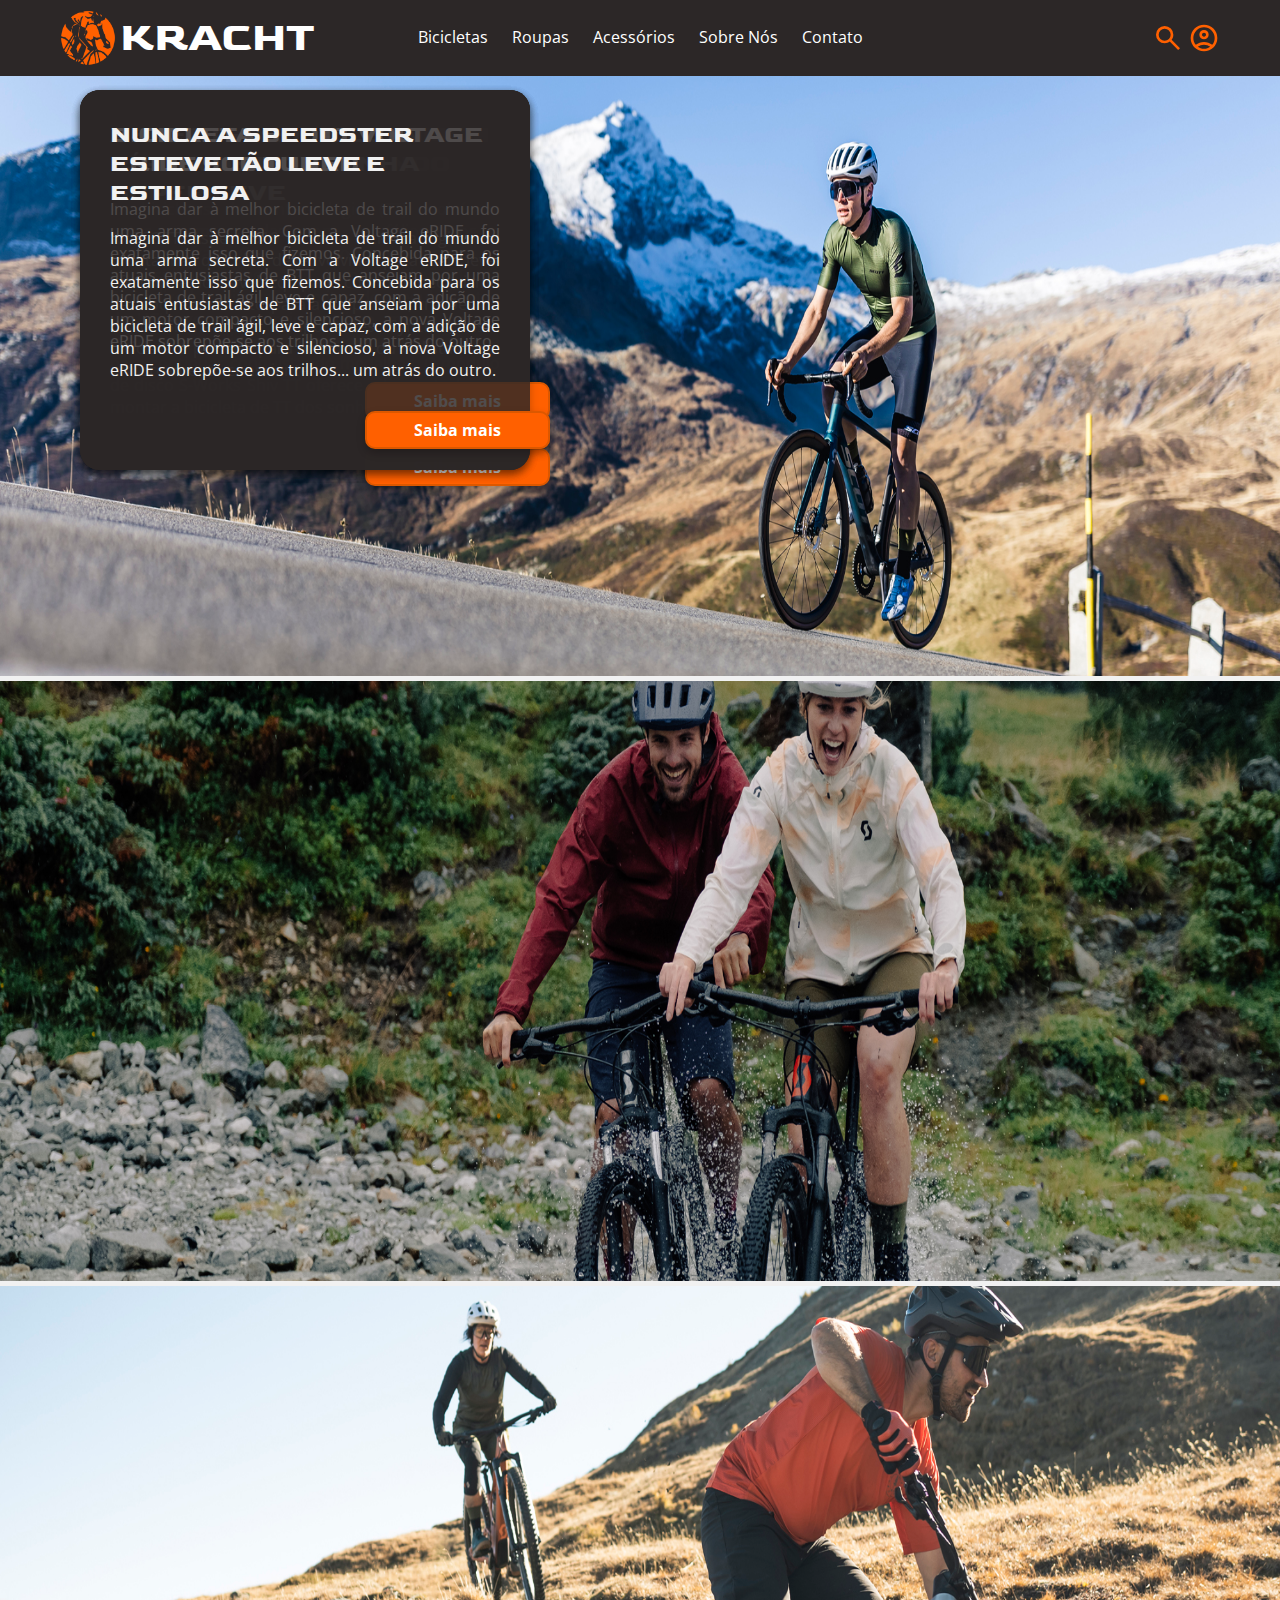
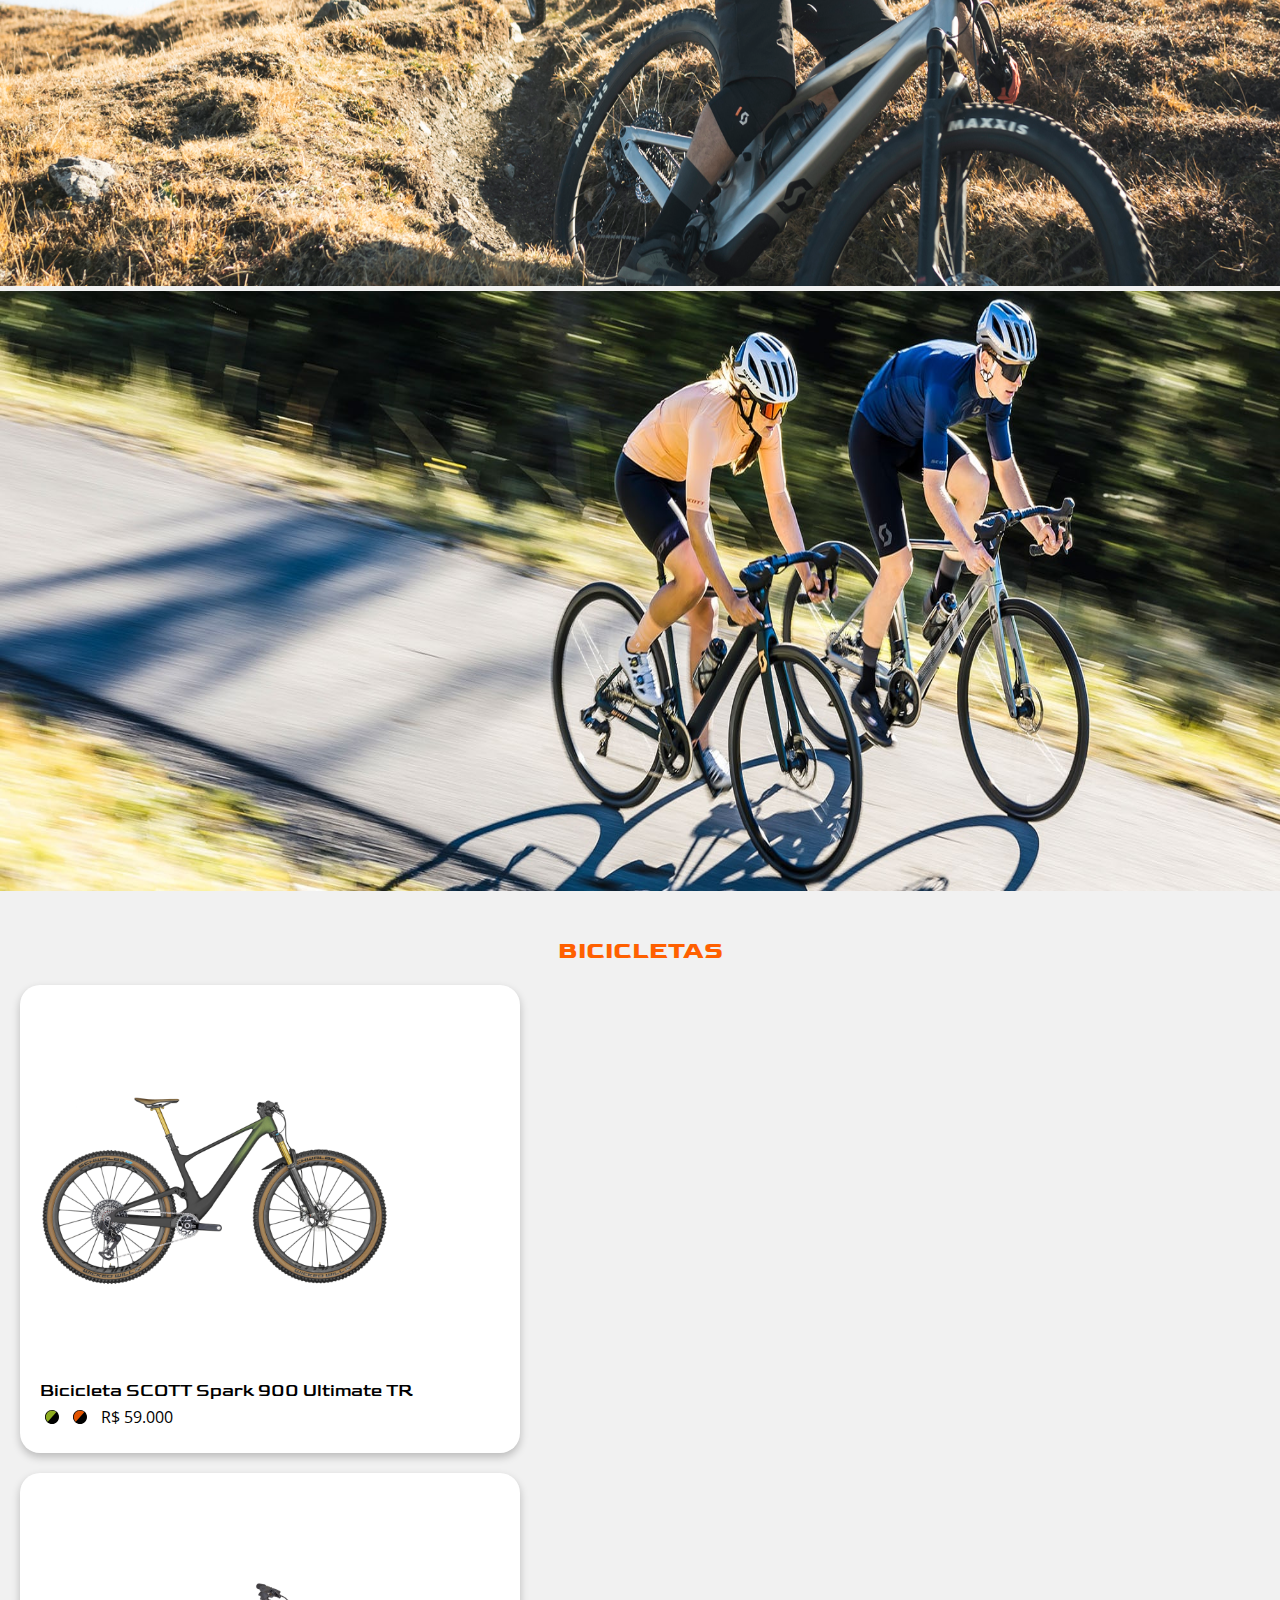
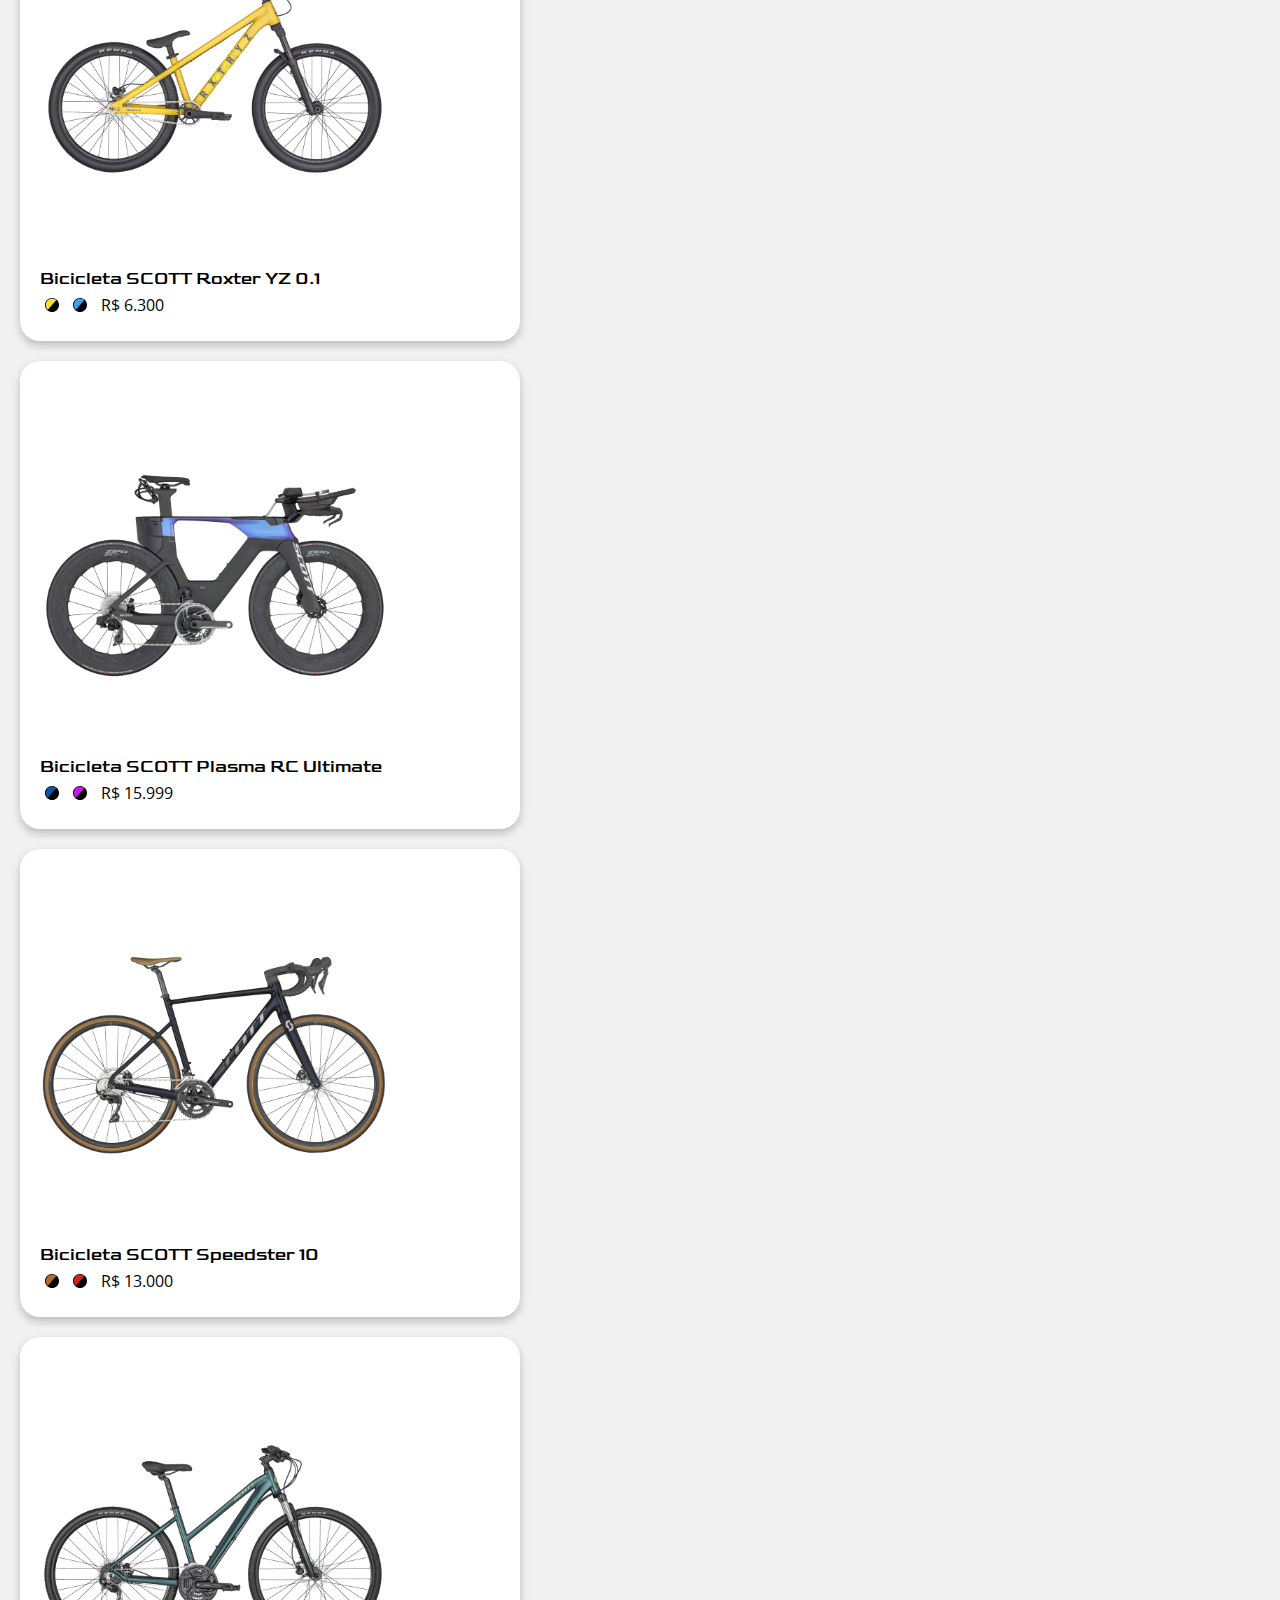
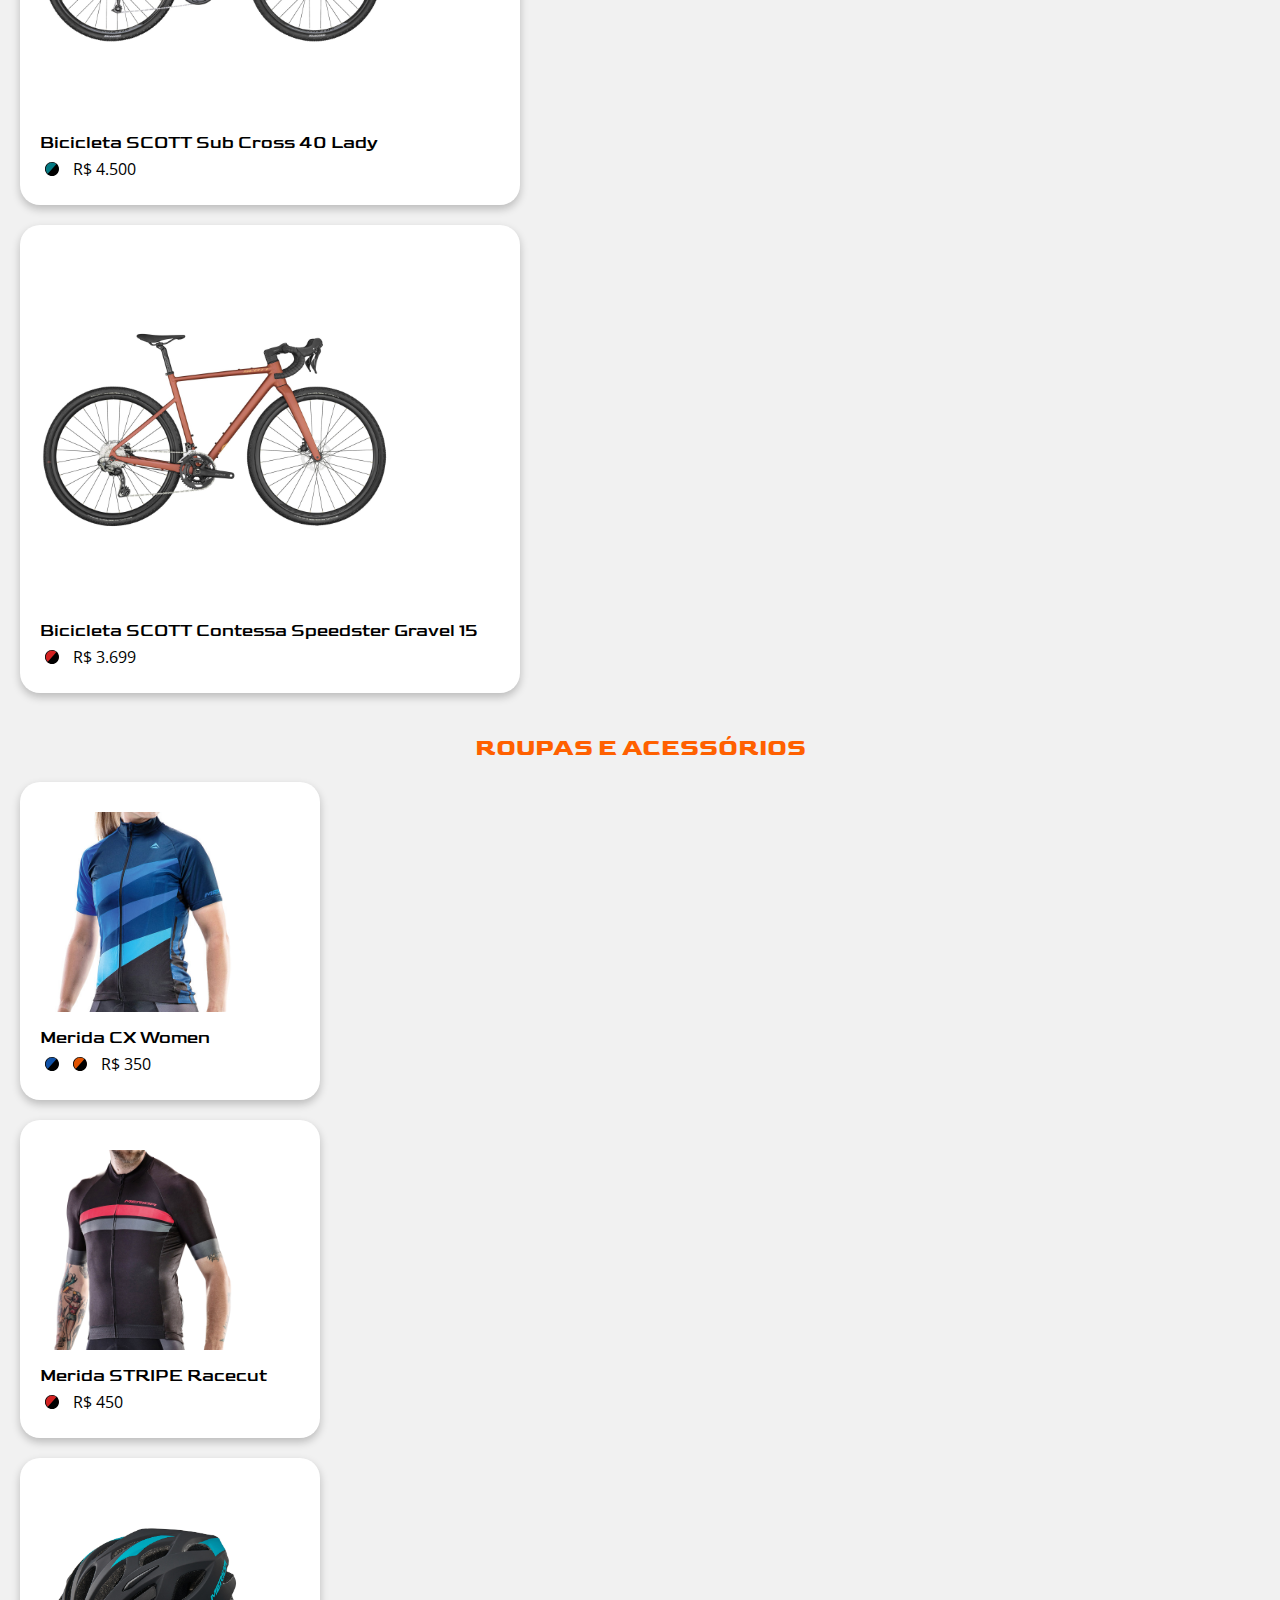
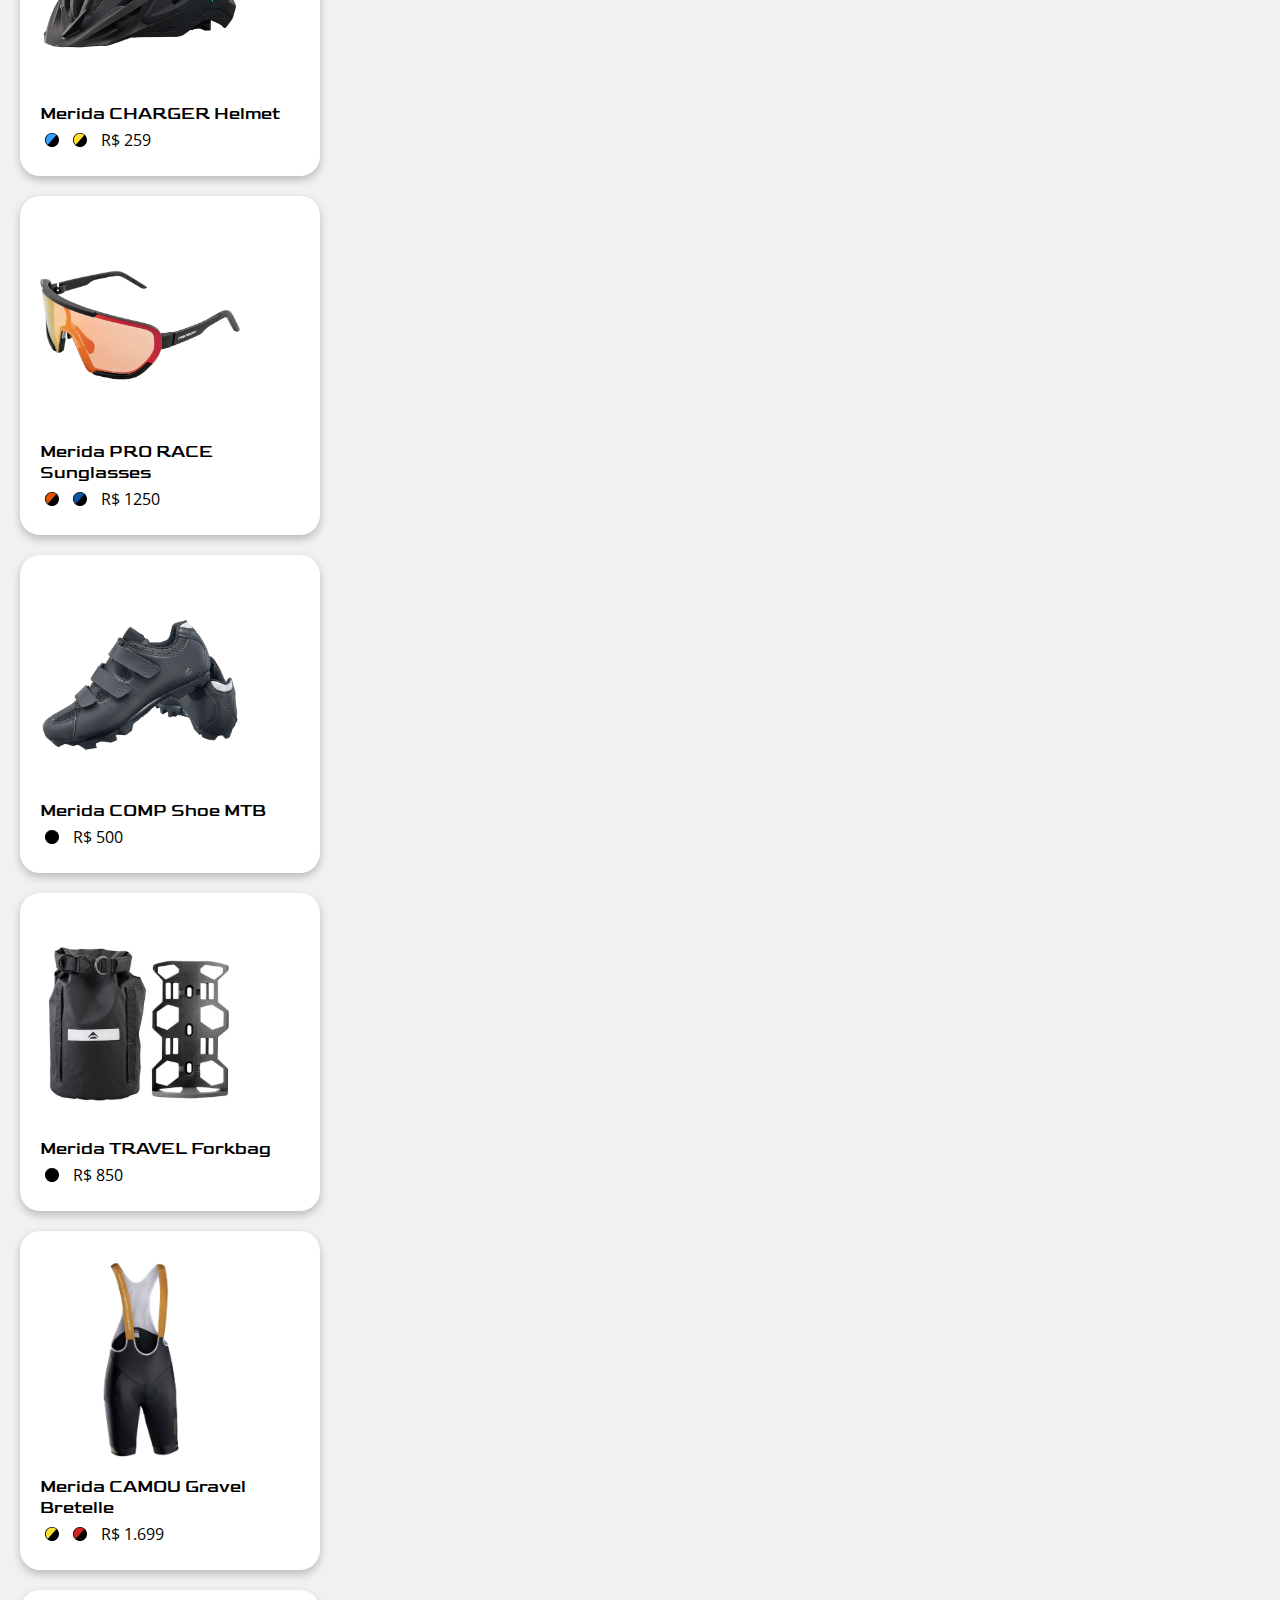
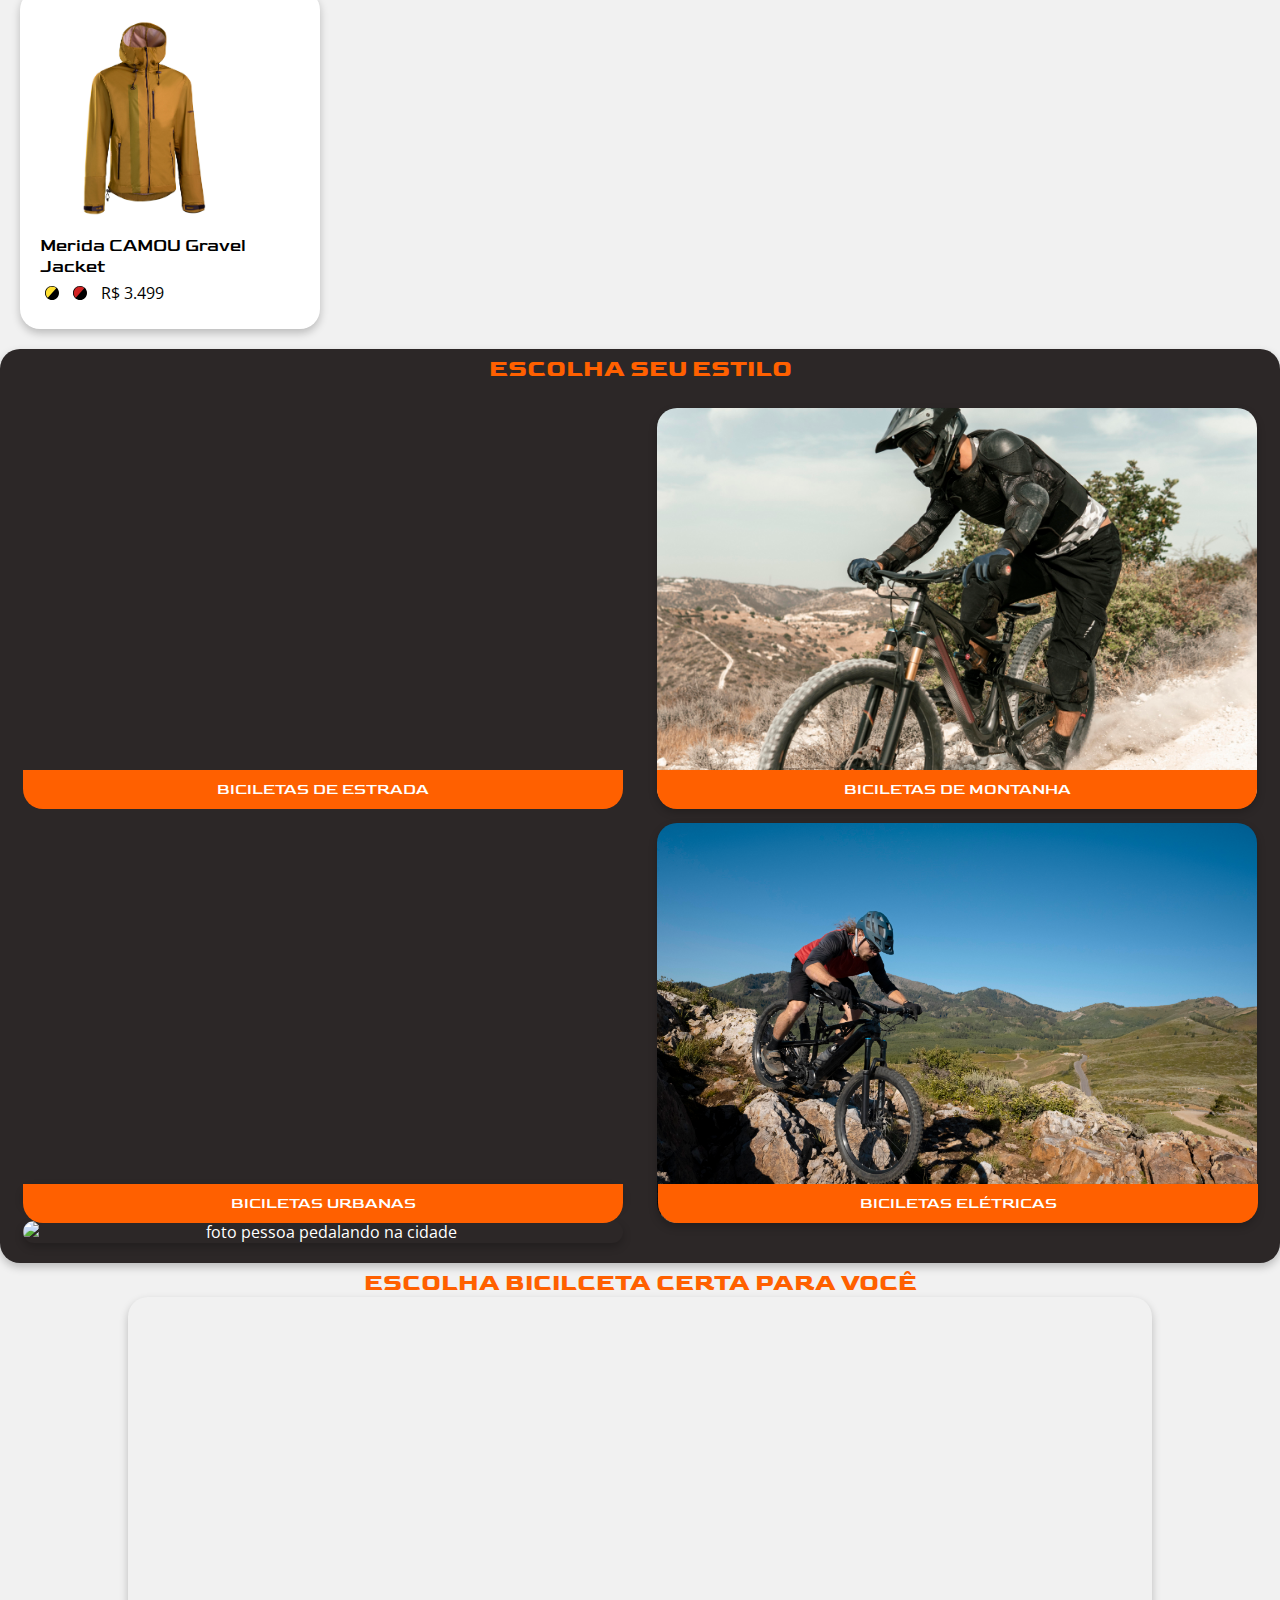
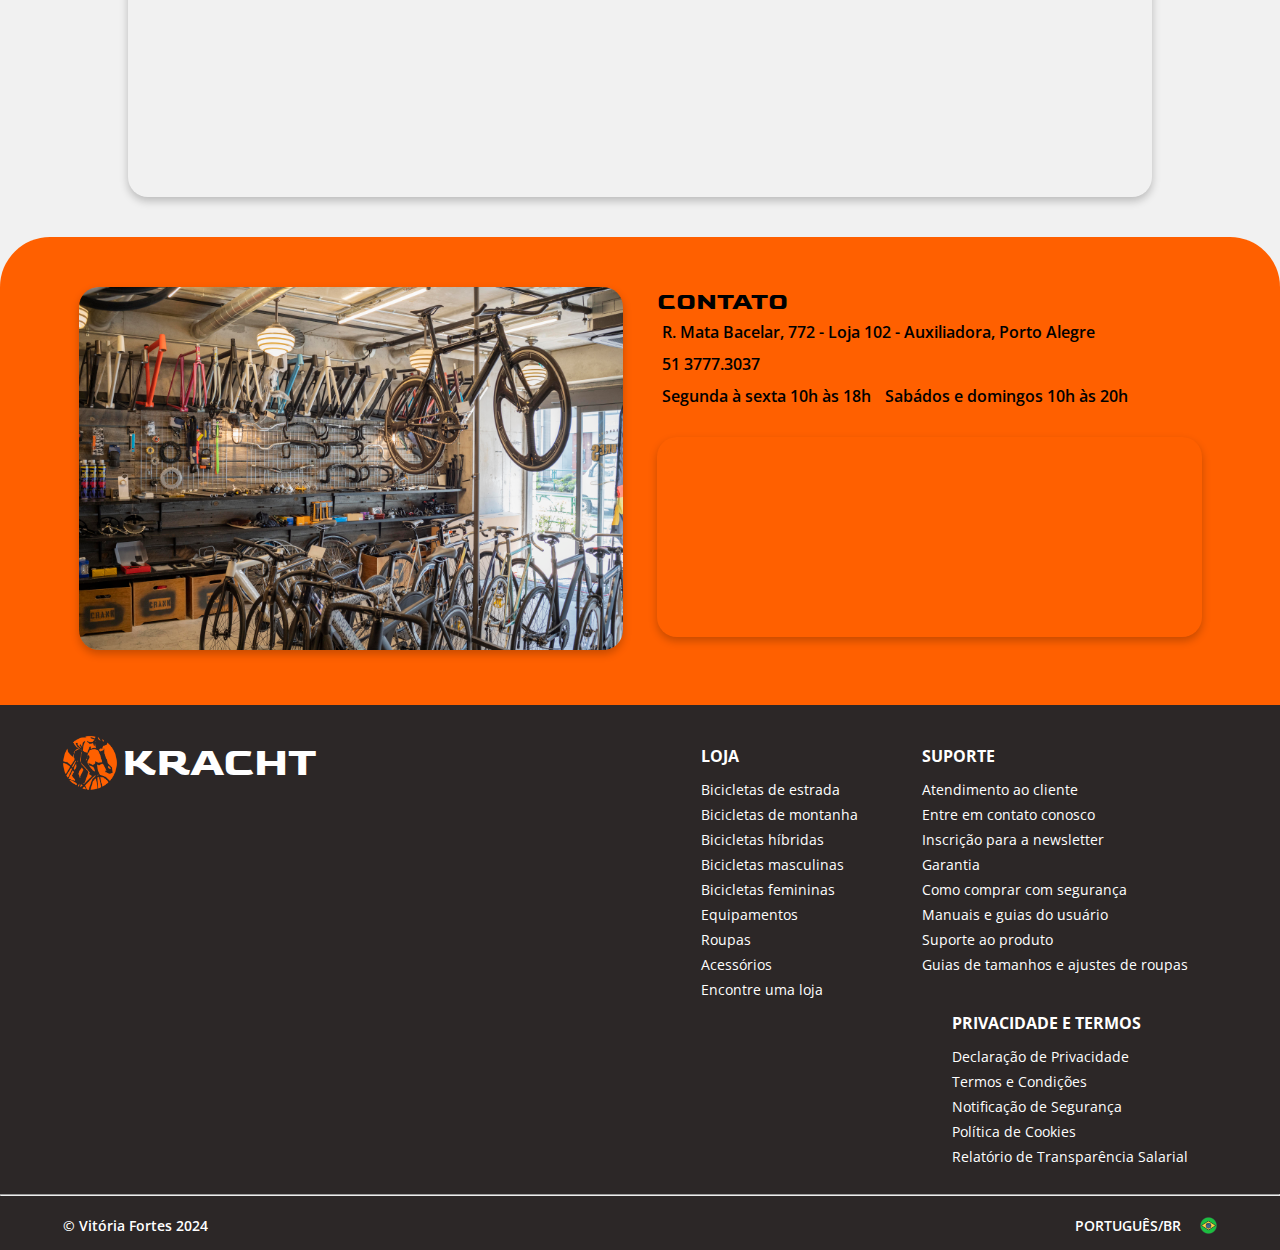
==== index.html @ c01d992f "ajusta icones rodape index" ====
<!DOCTYPE html>
<html lang="pt-br">

<head>
    <meta charset="UTF-8">
    <meta name="viewport" content="width=device-width, initial-scale=1.0">
    <title>Kracht</title>
    <!-- css slich -->
    <link rel="stylesheet" type="text/css" href="//cdn.jsdelivr.net/npm/slick-carousel@1.8.1/slick/slick.css">
    <link rel="stylesheet" href="src/CSS/slick-theme.css">

    <!-- css geral - header, footer, estilos e cores base -->
    <link rel="stylesheet" href="src/CSS/style.css">
    <!-- css especifico da página index.html -->
    <link rel="stylesheet" href="src/CSS/index.css">
    <!-- icone da aba -->
    <link rel="shortcut icon" href="src/img/kracht-icone.png" type="image/x-icon">
</head>

<body>
    <div class="div-principal">
        <!-- INICIO CABECALHO -->
        <header>
            <!-- INICIO NAV -->
            <nav class="menu">
                <!-- LOGO -->
                <div class="logo-div">
                    <a href="#"><img src="src/img/kracht-icone.png"
                            alt="icone de um homem pedalando com o fundo laranja" class="icone-logo">
                        <h1>Kracht</h1>
                    </a>
                </div>
                <!-- LINKS -->
                <ul class="lista-links">
                    <li><a href="#">Bicicletas</a></li>
                    <li><a href="#">Roupas</a></li>
                    <li><a href="#">Acessórios</a></li>
                    <li><a href="#">Sobre Nós</a></li>
                    <li><a href="#secao-contato">Contato</a></li>
                </ul>
                <!-- ICONES -->
                <div class="icones-nav">
                    <a href="#"><img src="src/img/icone-lupa.svg" alt="icone lupa"></a>
                    <a href="login.html"><img src="src/img/icone-login.svg" alt="icone pessoa"></a>
                </div>
            </nav>
            <!-- FIM NAV -->
        </header>
        <!-- FIM CABECALHO -->
        <!-- INICIO SECAO PRINCIPAL -->
        <main>
            <!-- CAROUSEL DE NOVOS PRODUTOS -->
            <section class="carousel-info-bike">
                <!-- carousel 0 -->
                <article>
                    <img src="src/img/img-carousel-0.jpeg" alt="">
                    <div class="artigo-info-bike">
                        <div class="fundo-info-bike">
                            <h2>Shiv TT - A Bike do homem Mais Rápido do Mundo</h2>
                            <p>As bicicletas de contra-relógio (TT) evoluíram: antes, eram pesadas, com aerofólios finos
                                e frenagem fraca. Com percursos mais técnicos, as necessidades mudaram. A nova Shiv TT
                                da Specialized maximiza os limites dos regulamentos da UCI, agora com freios a disco,
                                menor peso e maior ajustabilidade, mantendo a aerodinâmica para continuar conquistando
                                medalhas. O módulo de disco S-Works Shiv TT oferece a base ideal para montar a bicicleta
                                de TT dos sonhos.</p>
                            <a href="#" class="btn-ativo btn">Saiba mais</a>
                        </div>
                    </div>
                </article>
                <!-- carousel 1 -->
                <article>
                    <img src="src/img/img-carousel-1.jpg" alt="">
                    <div class="artigo-info-bike">
                        <div class="fundo-info-bike">
                            <h2>Aspect - A bicicleta rígida de montanha super leve</h2>
                            <p>A SCOTT Aspect 910 é uma bicicleta rígida de montanha que foi desenvolvida para ser leve,
                                eficiente e acessível. Equipada com um mecanismo de bloqueio remoto para a suspensão,
                                travões de disco Shimano e componentes Syncros, esta bicicleta é perfeita para
                                iniciantes ou
                                ciclistas com um orçamento consciente.</p>
                            <a href="cadastro.html" class="btn-ativo btn">Saiba mais</a>
                        </div>
                    </div>
                </article>
                <!-- carousel 2 -->
                <article>
                    <img src="src/img/img-carousel-2.jpg" alt="">
                    <div class="artigo-info-bike">
                        <div class="fundo-info-bike">
                            <h2>Bicicleta SCOTT Voltage eRIDE 900 Tuned</h2>
                            <p>Imagina dar à melhor bicicleta de trail do mundo uma arma secreta. Com a Voltage eRIDE,
                                foi
                                exatamente isso que fizemos. Concebida para os atuais entusiastas de BTT que anseiam por
                                uma
                                bicicleta de trail ágil, leve e capaz, com a adição de um motor compacto e silencioso, a
                                nova Voltage eRIDE sobrepõe-se aos trilhos... um atrás do outro. </p>
                            <a href="cadastro.html" class="btn-ativo btn">Saiba mais</a>
                        </div>
                    </div>
                </article>
                <!-- carousel 3 -->
                <article>
                    <img src="src/img/img-carousel-3.jpg" alt="">
                    <div class="artigo-info-bike">
                        <div class="fundo-info-bike">
                            <h2>Nunca a Speedster esteve tão leve e estilosa</h2>
                            <p>Imagina dar à melhor bicicleta de trail do mundo uma arma secreta. Com a Voltage eRIDE,
                                foi
                                exatamente isso que fizemos. Concebida para os atuais entusiastas de BTT que anseiam por
                                uma
                                bicicleta de trail ágil, leve e capaz, com a adição de um motor compacto e silencioso, a
                                nova Voltage eRIDE sobrepõe-se aos trilhos... um atrás do outro. </p>
                            <a href="cadastro.html" class="btn-ativo btn">Saiba mais</a>
                        </div>
                    </div>
                </article>
            </section>
            <!-- CAROUSEL DE CARDS COM BICICLETAS -->
            <h2 class="titulo-cards">Bicicletas</h2>
            <section class="carousel-bikes">
                <!-- CARD 0 -->
                <a href="http://">
                    <figure class="div-img-bike">
                        <img src="src/img/img-bike-0.jpeg" alt="imagem bicicleta mtb verde" class="img-bike">
                        <h3>Bicicleta SCOTT Spark 900 Ultimate TR</h3>
                        <span class="secao-valor">
                            <img src="src/img/icone-cor-verde-musgo-preto.svg"
                                alt="icone circular metade verde, metade preto" class="icone-cor">
                            <img src="src/img/icone-cor-laranja-preto.svg"
                                alt="icone circular metade laranja, metade preto" class="icone-cor">
                            <p>R$ 59.000</p>
                        </span>
                    </figure>
                </a>
                <!-- CARD 1 -->
                <a href="http://">
                    <figure class="div-img-bike">
                        <img src="src/img/img-bike-1.jpeg" alt="imagem bicicleta mtb amarela" class="img-bike">
                        <h3>Bicicleta SCOTT Roxter YZ 0.1</h3>
                        <span class="secao-valor">
                            <img src="src/img/icone-cor-amarelo-preto.svg"
                                alt="icone circular metade amarela, metade preto" class="icone-cor">
                            <img src="src/img/icone-cor-azul-claro-preto.svg"
                                alt="icone circular metade azul, metade preto" class="icone-cor">
                            <p>R$ 6.300</p>
                        </span>
                    </figure>
                </a>
                <!-- CARD 2 -->
                <a href="http://">
                    <figure class="div-img-bike">
                        <img src="src/img/img-bike-2.jpeg" alt="imagem bicicleta estrada preta e azul" class="img-bike">
                        <h3>Bicicleta SCOTT Plasma RC Ultimate</h3>
                        <span class="secao-valor">
                            <img src="src/img/icone-cor-azul-preto.svg" alt="icone circular metade azul, metade preto"
                                class="icone-cor">
                            <img src="src/img/icone-cor-roxo-preto.svg" alt="icone circular metade roxo, metade preto"
                                class="icone-cor">
                            <p>R$ 15.999</p>
                        </span>
                    </figure>
                </a>
                <!-- CARD 3 -->
                <a href="http://">
                    <figure class="div-img-bike">
                        <img src="src/img/img-bike-3.jpeg" alt="imagem bicicleta gravel preta" class="img-bike">
                        <h3>Bicicleta SCOTT Speedster 10</h3>
                        <span class="secao-valor">
                            <img src="src/img/icone-cor-marrom-preto.svg"
                                alt="icone circular metade marrom, metade preto" class="icone-cor">
                            <img src="src/img/icone-cor-vermelho-preto.svg"
                                alt="icone circular metade vermelha, metade preto" class="icone-cor">
                            <p>R$ 13.000</p>
                        </span>
                    </figure>
                </a>
                <!-- CARD 4 -->
                <a href="http://">
                    <figure class="div-img-bike">
                        <img src="src/img/img-bike-4.jpeg" alt="imagem bicicleta urbana azul petroleo" class="img-bike">
                        <h3>Bicicleta SCOTT Sub Cross 40 Lady</h3>
                        <span class="secao-valor">
                            <img src="src/img/icone-cor-azul-pretoleo-preto.svg"
                                alt="icone circular metade azul, metade preto" class="icone-cor">
                            <p>R$ 4.500</p>
                        </span>
                    </figure>
                </a>
                <!-- CARD 5 -->
                <a href="http://">
                    <figure class="div-img-bike">
                        <img src="src/img/img-bike-5.jpeg" alt="imagem bicicleta gravel vermelha" class="img-bike">
                        <h3>Bicicleta SCOTT Contessa Speedster Gravel 15</h3>
                        <span class="secao-valor">
                            <img src="src/img/icone-cor-vermelho-preto.svg"
                                alt="icone circular metade vermelha, metade preto" class="icone-cor">
                            <p>R$ 3.699</p>
                        </span>
                    </figure>
                </a>
            </section>
            <!-- CAROUSEL DE CARDS COM ROUPAS E ACESSÓRIOS -->
            <h2 class="titulo-cards">Roupas e acessórios</h2>
            <section class="carousel-roupas">
                <!-- CARD 0 -->
                <a href="http://">
                    <figure class="div-img-roupas">
                        <img src="src/img/img-produto-0.jpg" alt="imagem camiseta feminina ciclismo azul"
                            class="img-roupas">
                        <h3>Merida CX Women</h3>
                        <span class="secao-valor">
                            <img src="src/img/icone-cor-azul-preto.svg" alt="icone circular metade azul, metade preto"
                                class="icone-cor">
                            <img src="src/img/icone-cor-laranja-preto.svg"
                                alt="icone circular metade laranja, metade preto" class="icone-cor">
                            <p>R$ 350</p>
                        </span>
                    </figure>
                </a>
                <!-- CARD 1 -->
                <a href="http://">
                    <figure class="div-img-roupas">
                        <img src="src/img/img-produto-1.jpg" alt="imagem camiseta masculina ciclismo vermelha"
                            class="img-roupas">
                        <h3>Merida STRIPE Racecut</h3>
                        <span class="secao-valor">
                            <img src="src/img/icone-cor-vermelho-preto.svg"
                                alt="icone circular metade vermelho, metade preto" class="icone-cor">
                            <p>R$ 450</p>
                        </span>
                    </figure>
                </a>
                <!-- CARD 2 -->
                <a href="http://">
                    <figure class="div-img-roupas">
                        <img src="src/img/img-produto-2.jpg" alt="imagem capacete ciclismo preta e azul"
                            class="img-roupas">
                        <h3>Merida CHARGER Helmet</h3>
                        <span class="secao-valor">
                            <img src="src/img/icone-cor-azul-claro-preto.svg"
                                alt="icone circular metade azul, metade preto" class="icone-cor">
                            <img src="src/img/icone-cor-amarelo-preto.svg"
                                alt="icone circular metade roxo, metade preto" class="icone-cor">
                            <p>R$ 259</p>
                        </span>
                    </figure>
                </a>
                <!-- CARD 3 -->
                <a href="http://">
                    <figure class="div-img-roupas">
                        <img src="src/img/img-produto-3.jpg" alt="imagem oculos ciclismo laranja e preto"
                            class="img-roupas">
                        <h3>Merida PRO RACE Sunglasses</h3>
                        <span class="secao-valor">
                            <img src="src/img/icone-cor-laranja-preto.svg"
                                alt="icone circular metade marrom, metade preto" class="icone-cor">
                            <img src="src/img/icone-cor-azul-preto.svg"
                                alt="icone circular metade vermelha, metade preto" class="icone-cor">
                            <p>R$ 1250</p>
                        </span>
                    </figure>
                </a>
                <!-- CARD 4 -->
                <a href="http://">
                    <figure class="div-img-roupas">
                        <img src="src/img/img-produto-4.jpeg" alt="imagem tenis de cilcismo preto" class="img-roupas">
                        <h3>Merida COMP Shoe MTB</h3>
                        <span class="secao-valor">
                            <img src="src/img/icone-cor-preto.svg" alt="icone circular preto" class="icone-cor">
                            <p>R$ 500</p>
                        </span>
                    </figure>
                </a>
                <!-- CARD 5 -->
                <a href="http://">
                    <figure class="div-img-roupas">
                        <img src="src/img/img-produto-5.jpeg" alt="imagem mochila ciclismo preta" class="img-roupas">
                        <h3>Merida TRAVEL Forkbag </h3>
                        <span class="secao-valor">
                            <img src="src/img/icone-cor-preto.svg" alt="icone circular preto" class="icone-cor">
                            <p>R$ 850</p>
                        </span>
                    </figure>
                </a>
                <!-- CARD 6 -->
                <a href="http://">
                    <figure class="div-img-roupas">
                        <img src="src/img/img-produto-6.jpg" alt="imagem bretelle preto e amarelo" class="img-roupas">
                        <h3>Merida CAMOU Gravel Bretelle</h3>
                        <span class="secao-valor">
                            <img src="src/img/icone-cor-amarelo-preto.svg"
                                alt="icone circular metade amarelaa, metade preto" class="icone-cor">
                            <img src="src/img/icone-cor-vermelho-preto.svg"
                                alt="icone circular metade vermelha, metade preto" class="icone-cor">
                            <p>R$ 1.699</p>
                        </span>
                    </figure>
                </a>
                <!-- CARD 7 -->
                <a href="http://">
                    <figure class="div-img-roupas">
                        <img src="src/img/img-produto-7.jpg" alt="imagem jaqueta corta-vento amarela"
                            class="img-roupas">
                        <h3>Merida CAMOU Gravel Jacket</h3>
                        <span class="secao-valor">
                            <img src="src/img/icone-cor-amarelo-preto.svg"
                                alt="icone circular metade amarelaa, metade preto" class="icone-cor">
                            <img src="src/img/icone-cor-vermelho-preto.svg"
                                alt="icone circular metade vermelha, metade preto" class="icone-cor">
                            <p>R$ 3.499</p>
                        </span>
                    </figure>
                </a>
            </section>
            <!-- CARDS COM ESTILO DE BIKES -->
            <section class="estilo-bikes">
                <div class="container-estilo-bikes">
                    <h2>Escolha seu estilo</h2>
                    <div class="bike-esquerda">
                        <a href="#"><img src="src/img/img-bike-estrada.jpg" alt="foto pessoa pedalando na estrada"
                                class="estilo-bike">
                            <div class="faixa-estrada">Biciletas de estrada</div>
                        </a>

                        <a href="#"><img src="src/img/img-bike-urbana.jpg" alt="foto pessoa pedalando na cidade"
                                class="estilo-bike">
                            <div class="faixa-urbana">Biciletas urbanas</div>
                        </a>

                    </div>
                    <div class="bike-direita">
                        <a href="#"><img src="src/img/img-bike-mtb.jpg" alt="foto de pessoa pedalando na montanha"
                                class="estilo-bike">
                            <div class="faixa-mtb"><a href="#">Biciletas de montanha</div>
                        </a>

                        <a href="#"><img src="src/img/img-bike-eletrica.jpg"
                                alt="foto de pessoa em uma bike eletrina na montanha" class="estilo-bike">
                            <div class="faixa-eletrica"><a href="#">Biciletas elétricas</div>
                        </a>
                    </div>
                </div>
            </section>
            <!-- VIDEO -->
            <section class="secao-video">
                <h2>Escolha bicilceta certa para você</h2>
                <div class="video-container">
                    <iframe width="80%" height="500px"
                        src="https://www.youtube.com/embed/FDpvq_DJvKs?si=GLAkwuptBEqLMbXB&amp;start=12"
                        title="Escolha bicilceta certa para você!" frameborder="0"
                        allow="accelerometer; autoplay; clipboard-write; encrypted-media; gyroscope; picture-in-picture; web-share"
                        referrerpolicy="strict-origin-when-cross-origin" allowfullscreen></iframe>
                </div>
            </section>
            <!-- SEÇÃO CONTATO DA LOJA -->
            <section class="secao-contato" id="secao-contato">
                <div class="img-contato">
                    <img src="src/img/img-loja.jpg" alt="foto de uma loja de bicicletas" class="img-loja">
                </div>
                <div class="dados-contatos">
                    <h2>Contato</h2>
                    <span>
                        <ion-icon name="location"></ion-icon>
                        <p>R. Mata Bacelar, 772 - Loja 102 - Auxiliadora, Porto Alegre</p>
                    </span>
                    <span>
                        <ion-icon name="call"></ion-icon>
                        <p>51 3777.3037</p>
                    </span>
                    <span class="horario-atendimento">
                        <ion-icon name="time"></ion-icon>
                        <p>Segunda à sexta 10h às 18h</p>
                        <p>Sabádos e domingos 10h às 20h</p>
                    </span>
                    <span class="mapa">
                        <iframe
                            src="https://www.google.com/maps/embed?pb=!1m18!1m12!1m3!1d3454.5625909874893!2d-51.196609723551425!3d-30.020713730178077!2m3!1f0!2f0!3f0!3m2!1i1024!2i768!4f13.1!3m3!1m2!1s0x951979cf48fa903d%3A0x9a3fe3352008273c!2sR.%20Mata%20Bacelar%20-%20Auxiliadora%2C%20Porto%20Alegre%20-%20RS%2C%2090540-150!5e0!3m2!1spt-BR!2sbr!4v1730898126506!5m2!1spt-BR!2sbr"
                            width="100%" height="200px" style="border:0;" allowfullscreen="" loading="lazy"
                            referrerpolicy="no-referrer-when-downgrade"></iframe>
                    </span>
                </div>
            </section>
        </main>
        <!-- FIM SECAO PRINCIPAL -->
        <!-- INICIO RODAPÉ -->
        <footer>
            <!-- SEÇÃO SUPERIOR DO FOOTER -->
            <section class="secao-superior-footer">
                <!-- INICIO SEÇÃO LOGO E REDES -->
                <div class="div-logo-rodape">
                    <!-- LOGO -->
                    <div class="logo-div">
                        <a href="#"><img src="src/img/kracht-icone.png"
                                alt="icone de um homem pedalando com o fundo laranja" class="icone-logo">
                            <h2>Kracht</h2>
                        </a>
                    </div>
                    <!-- ICONES -->
                    <div class="icones-redes">
                        <ul class="icone-links-ul">
                            <li class="icone-links-li">
                                <a href="https://github.com/fortesvitoria/kracht">
                                    <ion-icon class="icone-footer" name="logo-github"></ion-icon>
                                </a>
                            </li>
                            <li class="icone-links-li">
                                <a href="https://facebook.com">
                                    <ion-icon class="icone-footer" name="logo-facebook"></ion-icon>
                                </a>
                            </li>
                            <li class="icone-links-li">
                                <a href="https://instagram.com">
                                    <ion-icon class="icone-footer" name="logo-instagram"></ion-icon>
                                </a>
                            </li>
                            <li class="icone-links-li">
                                <a href="https://youtube.com">
                                    <ion-icon class="icone-footer" name="logo-youtube"></ion-icon>
                                </a>
                            </li>
                            <li class="icone-links-li">
                                <a href="https://tiktok.com">
                                    <ion-icon class="icone-footer" name="logo-tiktok"></ion-icon>
                                </a>
                            </li>
                        </ul>
                    </div>
                </div>
                <!-- FIM SEÇÃO LOGO E REDES -->
                <!-- INICIO SEÇÃO LINKS-->
                <div class="links-footer">
                    <!-- COLUNA 1 -->
                    <ul class="coluna-links">
                        <li>
                            <p class="titulo-links">Loja</p>
                        </li>
                        <li><a class="link-footer">Bicicletas de estrada</a></li>
                        <li><a class="link-footer">Bicicletas de montanha</a></li>
                        <li><a class="link-footer">Bicicletas híbridas</a></li>
                        <li><a class="link-footer">Bicicletas masculinas</a></li>
                        <li><a class="link-footer">Bicicletas femininas</a></li>
                        <li><a class="link-footer">Equipamentos</a></li>
                        <li><a class="link-footer">Roupas</a></li>
                        <li><a class="link-footer">Acessórios</a></li>
                        <li><a class="link-footer">Encontre uma loja </a></li>
                    </ul>
                    <!-- COLUNA 2 -->
                    <ul class="coluna-links">
                        <li>
                            <p class="titulo-links">Suporte</p>
                        </li>
                        <li><a class="link-footer">Atendimento ao cliente</a></li>
                        <li><a class="link-footer">Entre em contato conosco</a></li>
                        <li><a class="link-footer">Inscrição para a newsletter</a></li>
                        <li><a class="link-footer">Garantia</a></li>
                        <li><a class="link-footer">Como comprar com segurança</a></li>
                        <li><a class="link-footer">Manuais e guias do usuário</a></li>
                        <li><a class="link-footer">Suporte ao produto</a></li>
                        <li><a class="link-footer">Guias de tamanhos e ajustes de roupas </a></li>
                    </ul>
                    <!-- COLUNA 3 -->
                    <ul class="coluna-links">
                        <li>
                            <p class="titulo-links">Privacidade e termos</p>
                        </li>
                        <li><a class="link-footer">Declaração de Privacidade</a></li>
                        <li><a class="link-footer">Termos e Condições</a></li>
                        <li><a class="link-footer">Notificação de Segurança</a></li>
                        <li><a class="link-footer">Política de Cookies</a></li>
                        <li><a class="link-footer"> Relatório de Transparência Salarial</a></li>
                    </ul>
                </div>
                <!-- FIM SEÇÃO LINKS-->
            </section>
            <hr>
            <!-- SEÇÃO INFERIOR DO FOOTER -->
            <section class="secao-inferior-footer">
                <div class="direitos-autorais">
                    <p>© Vitória Fortes 2024</p>
                </div>
                <div class="idioma">
                    <a href="#">
                        <p>Português/BR</p>
                        <img src="src/img/icone-brasil.png" alt="icone da bandeira do Brasil" class="icone-idioma">
                    </a>
                </div>
            </section>
        </footer>
        <!-- FIM RODAPÉ -->
    </div>
    <!-- SCRIPT IONICONS -->
     <script type="module" src="https://unpkg.com/ionicons@7.1.0/dist/ionicons/ionicons.esm.js"></script>
<script nomodule src="https://unpkg.com/ionicons@7.1.0/dist/ionicons/ionicons.js"></script>
    <!-- SCRIPTS SLICH -->
    <script type="text/javascript" src="//code.jquery.com/jquery-1.11.0.min.js"></script>
    <script type="text/javascript" src="//code.jquery.com/jquery-migrate-1.2.1.min.js"></script>
    <script type="text/javascript" src="//cdn.jsdelivr.net/npm/slick-carousel@1.8.1/slick/slick.min.js"></script>
    <!-- scirpts internos -->
    <script type="text/javascript" src="src/JS/script.js"></script>


</body>

</html>
---- src/CSS/style.css ----
/* importa fonte principal GOLDMAN */
@import url('https://fonts.googleapis.com/css2?family=Goldman:wght@400;700&display=swap');

/* importa fonte secundaria OPEN SANS*/
@import url('https://fonts.googleapis.com/css2?family=Open+Sans:ital,wght@0,300..800;1,300..800&display=swap');


/* cria variáveis */
:root {
    --fonte-principal: "Goldman", sans-serif;
    --fonte-secundaria: "Open Sans", sans-serif;

    --preto: #000;
    --grafite-escuro: #1a1818;
    --grafite: #2C2727;
    --grafite-diluido: #2c2727d3;
    --branco: #FFF;
    --off-white: #F1F1F1;
    --laranja-escuro: #dc5800;
    --laranja: #FF6000;
    --shadow: rgba(0, 0, 0, 0.226);
}

@media (min-width: 1280px) {

    * {
        margin: 0;
        padding: 0;
        box-sizing: border-box;
    }

    body {
        font-family: var(--fonte-secundaria);
        background-color: var(--off-white);
        color: var(--preto);
    }

    h1,
    h2,
    h3 {
        font-family: var(--fonte-principal);
    }

    h3 {
        font-size: 18px;
        font-weight: 400;
    }

    a {
        color: var(--branco);
        font-size: 16px;
        text-decoration: none;
    }

    /* FORMULÁRIOS */

    form {
        color: var(--branco);
        display: inline-block;
        background-color: var(--grafite-diluido);
        padding: 30px;
        border-radius: 15px;
        box-shadow: 0px 4px 6px var(--shadow);
    }

    form h2 {
        font-size: 32px;
        text-transform: uppercase;
    }

    label,
    .input-entrada,
    form p,
    select {
        display: block;
        text-align: start;
        margin: 10px 50px;
    }

    /* INPUTS */
    .input-entrada,
    select {
        font-family: var(--fonte-secundaria);
        padding: 8px 8px;
        width: 380px;
        border-radius: 10px;
    }

    input,
    select {
        border: 2px solid var(--laranja);
        box-shadow: 0px 4px 8px var(--shadow);
    }

    select {
        text-align: start;
        width: 400px;
    }

    input:focus {
        outline: 2px solid var(--off-white);
        outline-offset: 2px;
    }

    /* BOTOES */
    .btn {
        cursor: pointer;
        font-family: var(--fonte-secundaria);
        font-size: 16px;
        font-weight: 700;
        padding: 6px 0;
        width: 185px;
        border-radius: 10px;
        box-shadow: 0px 4px 8px var(--shadow);
    }

    .btn-ativo {
        background-color: var(--laranja);
        color: var(--branco);
        border: 2px solid var(--laranja-escuro);
    }

    .btn-ativo:hover {
        background-color: var(--laranja-escuro);
    }

    .btn-secundario {
        display: inline-block;
        background-color: var(--grafite-diluido);
        color: var(--laranja);
        border: 2px solid var(--laranja);
        text-align: center;
    }

    .btn-secundario {
        background-color: var(--grafite);
        color: var(--laranja);
        border: 2px solid var(--laranja);
    }

    .btn-secundario:hover {
        background-color: var(--grafite-escuro);
    }


    /* CABEÇALHO */

    nav {
        background-color: var(--grafite);
        width: 100%;
        padding: 10px 0;
        text-align: center;
    }

    nav * {
        display: inline-block;
    }

    header ul {
        list-style: none;
        vertical-align: middle;
        width: 40%;
    }

    header li {
        padding: 10px;
    }

    /* CABEÇALHO E RODAPÉ*/

    .icone-logo {
        width: 56px;
    }

    .logo-div {
        text-align: start;
        width: 25%;
    }

    .logo-div img,
    h1,
    .div-logo-rodape h2 {
        vertical-align: middle;
    }

    h1,
    footer h2 {
        color: var(--branco);
        font-size: 40px;
        text-transform: uppercase;
        display: inline-block;
    }

    li a {
        border-bottom: solid 2px transparent;
    }

    F li a:hover {
        border-bottom: solid 2px var(--laranja);
    }

    .icones-nav {
        width: 25%;
        text-align: end;
        display: inline-block;
    }

    .icones-nav img {
        vertical-align: middle;
    }

    hr {
        margin-top: 25px;
    }

    /* RODAPÉ */
    footer {
        background-color: var(--grafite);
        width: 100%;
        padding: 30px 0 0;
        text-align: center;
    }

    .div-logo-rodape {
        text-align: start;
        width: 25%;
        display: inline-block;
    }

    .titulo-links {
        color: var(--branco);
        font-size: 16px;
        text-transform: uppercase;
        font-weight: 700;
        margin: 10px 0;
    }

    .icones-redes {
        display: block;
    }

    .icone-links-li {
        display: inline-block;
        margin: 10px 0;
        padding: 0 8px;
    }

    .icone-footer {
        fill: var(--laranja);
        font-size: 36px;
    }

    .icone-footer:hover {
        fill: var(--laranja-escuro);
    }


    footer .logo-div {
        width: 100%;
    }

    footer ul {
        display: inline-block;
        list-style: none;
        vertical-align: middle;
    }

    footer li {
        text-align: start;
        padding: 0 10px;
    }

    .coluna-links {
        text-align: start;
        vertical-align: top;
        margin: 0 20px;
    }

    .links-footer {
        display: inline-block;
        width: 65%;
        text-align: end;
        vertical-align: top;
    }

    li .link-footer {
        line-height: 25px;
    }

    .secao-inferior-footer {
        width: 100%;
        vertical-align: middle;
        padding: 15px;
        font-weight: 600;
    }

    .secao-inferior-footer p,
    .direitos-autorais,
    .idioma,
    .icone-idioma {
        display: inline-block;
        vertical-align: middle;
    }

    .coluna-links a {
        cursor: pointer;
    }

    .coluna-links a,
    .secao-inferior-footer p {
        color: var(--branco);
        font-size: 14px;
    }

    .secao-inferior-footer img {
        width: 32px;
        padding-left: 15px;
    }

    .direitos-autorais {
        width: 46%;
        text-align: start;
    }

    .idioma,
    .icone-idioma {
        text-transform: uppercase;
        width: 46%;
        text-align: end;
    }

}
---- src/CSS/index.css ----
/* SEÇÃO CAROUSEL INFO-BIKE */
@media (min-width: 1280px) {

    .carousel-info-bike {
        width: 100%;
        margin: 0 auto;
    }

    .carousel-info-bike img {
        width: 100%;
        height: 600px;
    }

    .artigo-info-bike {
        position: absolute;
        z-index: 10;
        top: 10px;
    }

    .fundo-info-bike {
        background-color: var(--grafite-diluido);
        color: var(--off-white);
        width: 450px;
        height: 380px;
        padding: 30px;
        margin: 80px;
        border-radius: 20px;
        box-shadow: 0px 4px 8px var(--shadow);
    }

    .artigo-info-bike h2 {
        padding-bottom: 20px;
        text-transform: uppercase;
    }

    .artigo-info-bike p {
        text-align: justify;

    }

    .artigo-info-bike .btn {
        display: block;
        text-align: center;
        margin: 30px 0 0 255px;

    }

    /* SECAO CARDS */
    .titulo-cards {
        color: var(--laranja);
        text-transform: uppercase;
        text-align: center;
        margin-top: 40px;
    }

    /* SEÇÃO CAROUSEL BIKES */
    .carousel-bikes {
        margin: 20px 0;
    }

    .div-img-bike {
        width: 500px;
        background-color: var(--branco);
        border-radius: 20px;
        box-shadow: 0px 4px 8px var(--shadow);
        padding: 20px;
        margin: 20px;
        color: var(--preto);
    }

    .img-bike {
        width: 350px;
        margin: 10px auto;
    }

    .secao-valor img,
    .secao-valor p {
        display: inline-block;
        vertical-align: middle;
        padding: 5px;
    }

    .icone-cor {
        width: 24px;
    }

    /* SEÇÃO CAROUSEL ROUPAS */
    .carousel-roupas {
        margin: 20px 0;
        color: #1052a8;
    }

    .div-img-roupas {
        width: 300px;
        background-color: var(--branco);
        border-radius: 20px;
        box-shadow: 0px 4px 8px var(--shadow);
        padding: 20px;
        margin: 20px;
        color: var(--preto);
    }

    .img-roupas {
        width: 200px;
        margin: 10px auto;
    }


    /* CSS SECAO CARDS COM ESTILO DE BIKES */
    .estilo-bikes {
        background-color: var(--grafite);
        border-radius: 20px;
        margin: 5px 0;
        padding: 5px;
        text-align: center;
        box-shadow: 0px 4px 8px var(--shadow);
    }

    .estilo-bikes h2 {
        text-transform: uppercase;
        color: var(--laranja);
        margin-bottom: 10px;
    }

    .container-estilo-bikes {
        position: relative;
        display: inline-block;
    }

    .bike-esquerda,
    .bike-direita {
        display: inline-block;
    }

    .estilo-bikes img {
        width: 600px;
        margin: 15px;
        border-radius: 20px;
        display: block;
        height: auto;
        box-shadow: 0px 4px 8px var(--shadow);
    }

    .estilo-bikes .faixa-estrada,
    .estilo-bikes .faixa-urbana,
    .estilo-bikes .faixa-mtb,
    .estilo-bikes .faixa-eletrica {
        font-family: var(--fonte-principal);
        position: absolute;
        width: 600px;
        background-color: var(--laranja);
        border-radius: 0 0 20px 20px;
        color: white;
        padding: 10px;
        text-align: center;
        text-transform: uppercase;
    }

    .estilo-bikes .faixa-estrada {
        top: 416px;
        left: 15px;
    }

    .estilo-bikes .faixa-urbana {
        top: 830px;
        left: 15px;
    }

    .estilo-bikes .faixa-mtb {
        top: 416px;
        left: 649px;
    }

    .estilo-bikes .faixa-eletrica {
        top: 830px;
        left: 650px;
    }


    /* CSS SECAO VIDEO */
    .secao-video {
        /* margin: 30px; */
    }

    .secao-video h2 {
        color: var(--laranja);
        text-transform: uppercase;
        text-align: center;
    }

    .video-container {
        text-align: center;
    }

    /* CSS SECAO CONTATOS */
    .secao-contato {
        background-color: var(--laranja);
        border-radius:50px 50px 0 0;
        text-align: center;
        padding: 35px;
        margin-top: 35px;
    }

    .dados-contatos {
        text-align: start;
        vertical-align: top;
        
    }

    .horario-atendimento {
        margin-bottom: 25px;
    }

    .secao-contato h2 {
        text-transform: uppercase;
    }

    .secao-contato p {
        font-weight: 600;
    }

    .img-contato,
    .dados-contatos {
        display: inline-block;
        width: 45%;
        margin: 15px;
    }

    .img-loja {
        width: 100%;
        height: 80%;
        border-radius: 20px;
        box-shadow: 0px 4px 8px var(--shadow);
    }


    .dados-contatos p,
    .dados-contatos img {
        display: inline-block;
        vertical-align: middle;
        padding: 5px;
    }

    .icone-secao-contato {
        width: 24px;
    }

    span {
        display: block;
    }

    .dados-contatos ion-icon {
        vertical-align: middle;
    }

    iframe {
        border-radius: 20px;
        box-shadow: 0px 4px 8px var(--shadow);
    }

}
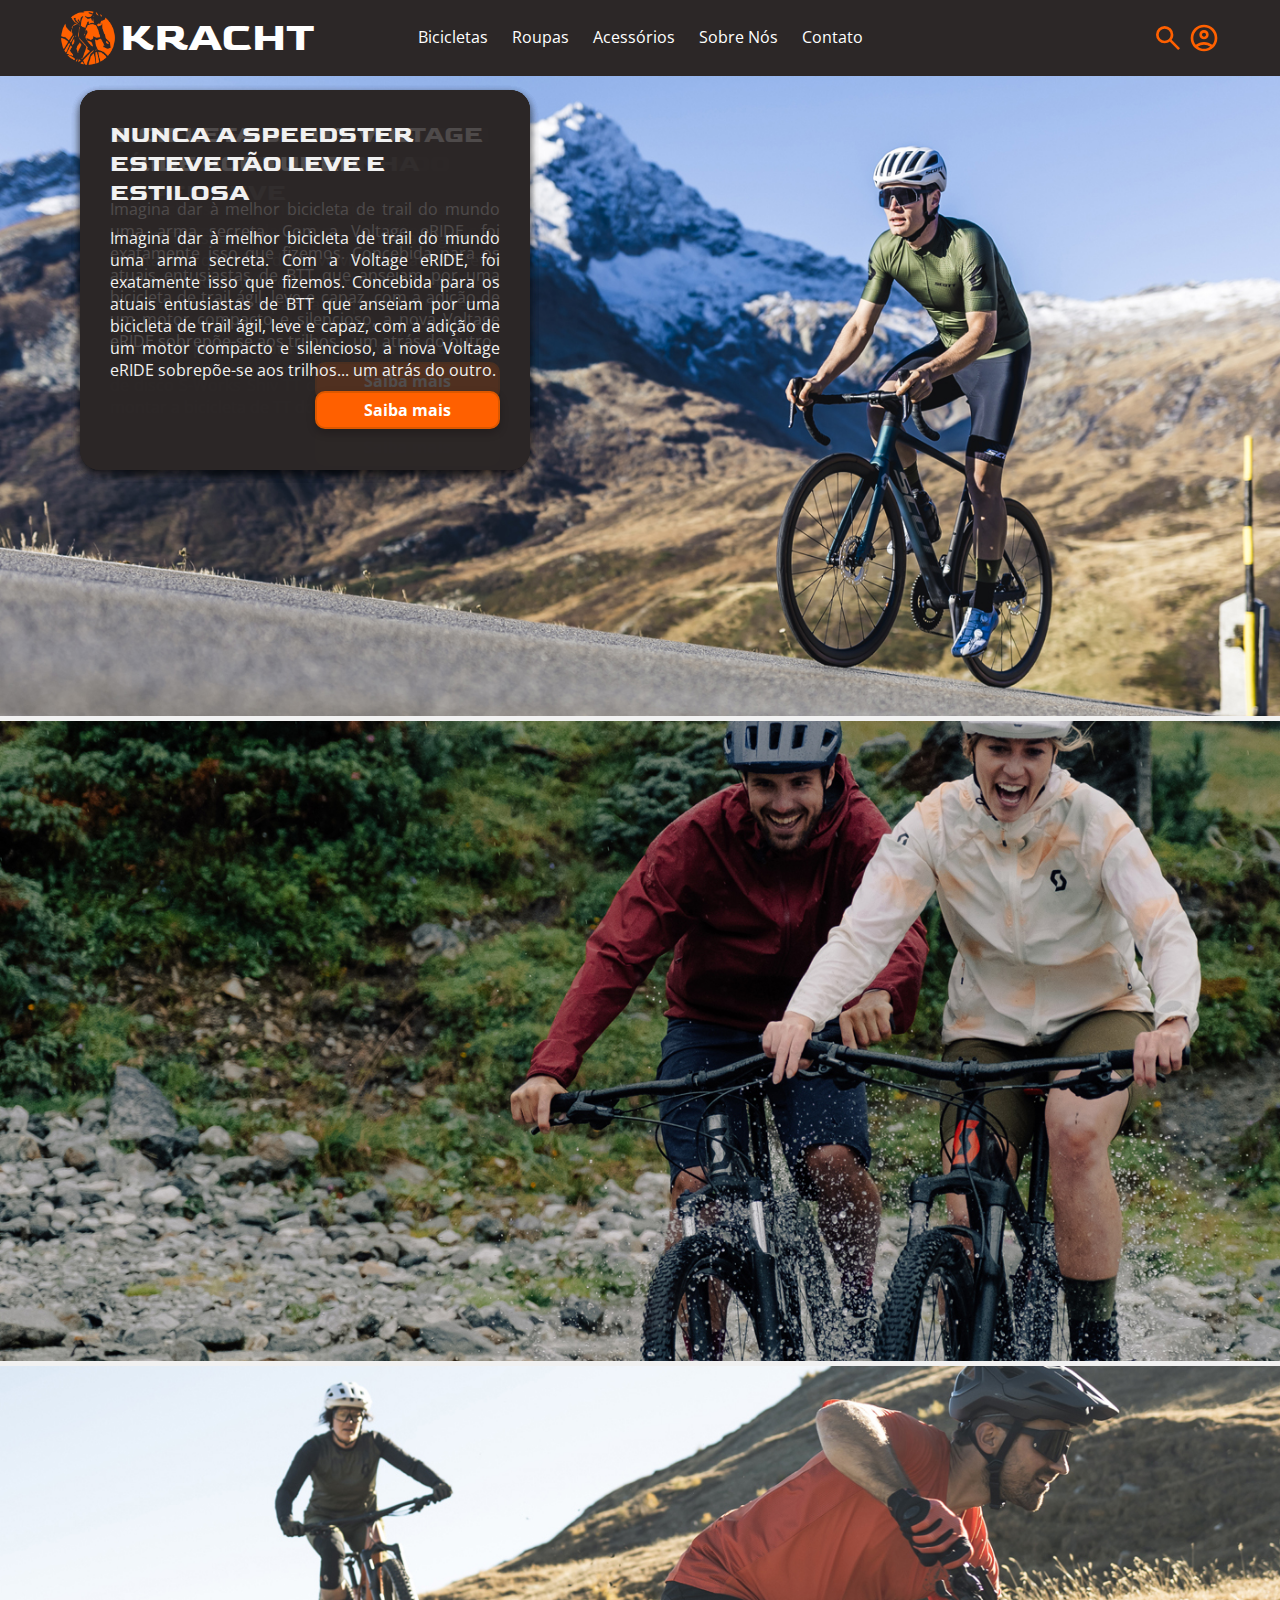
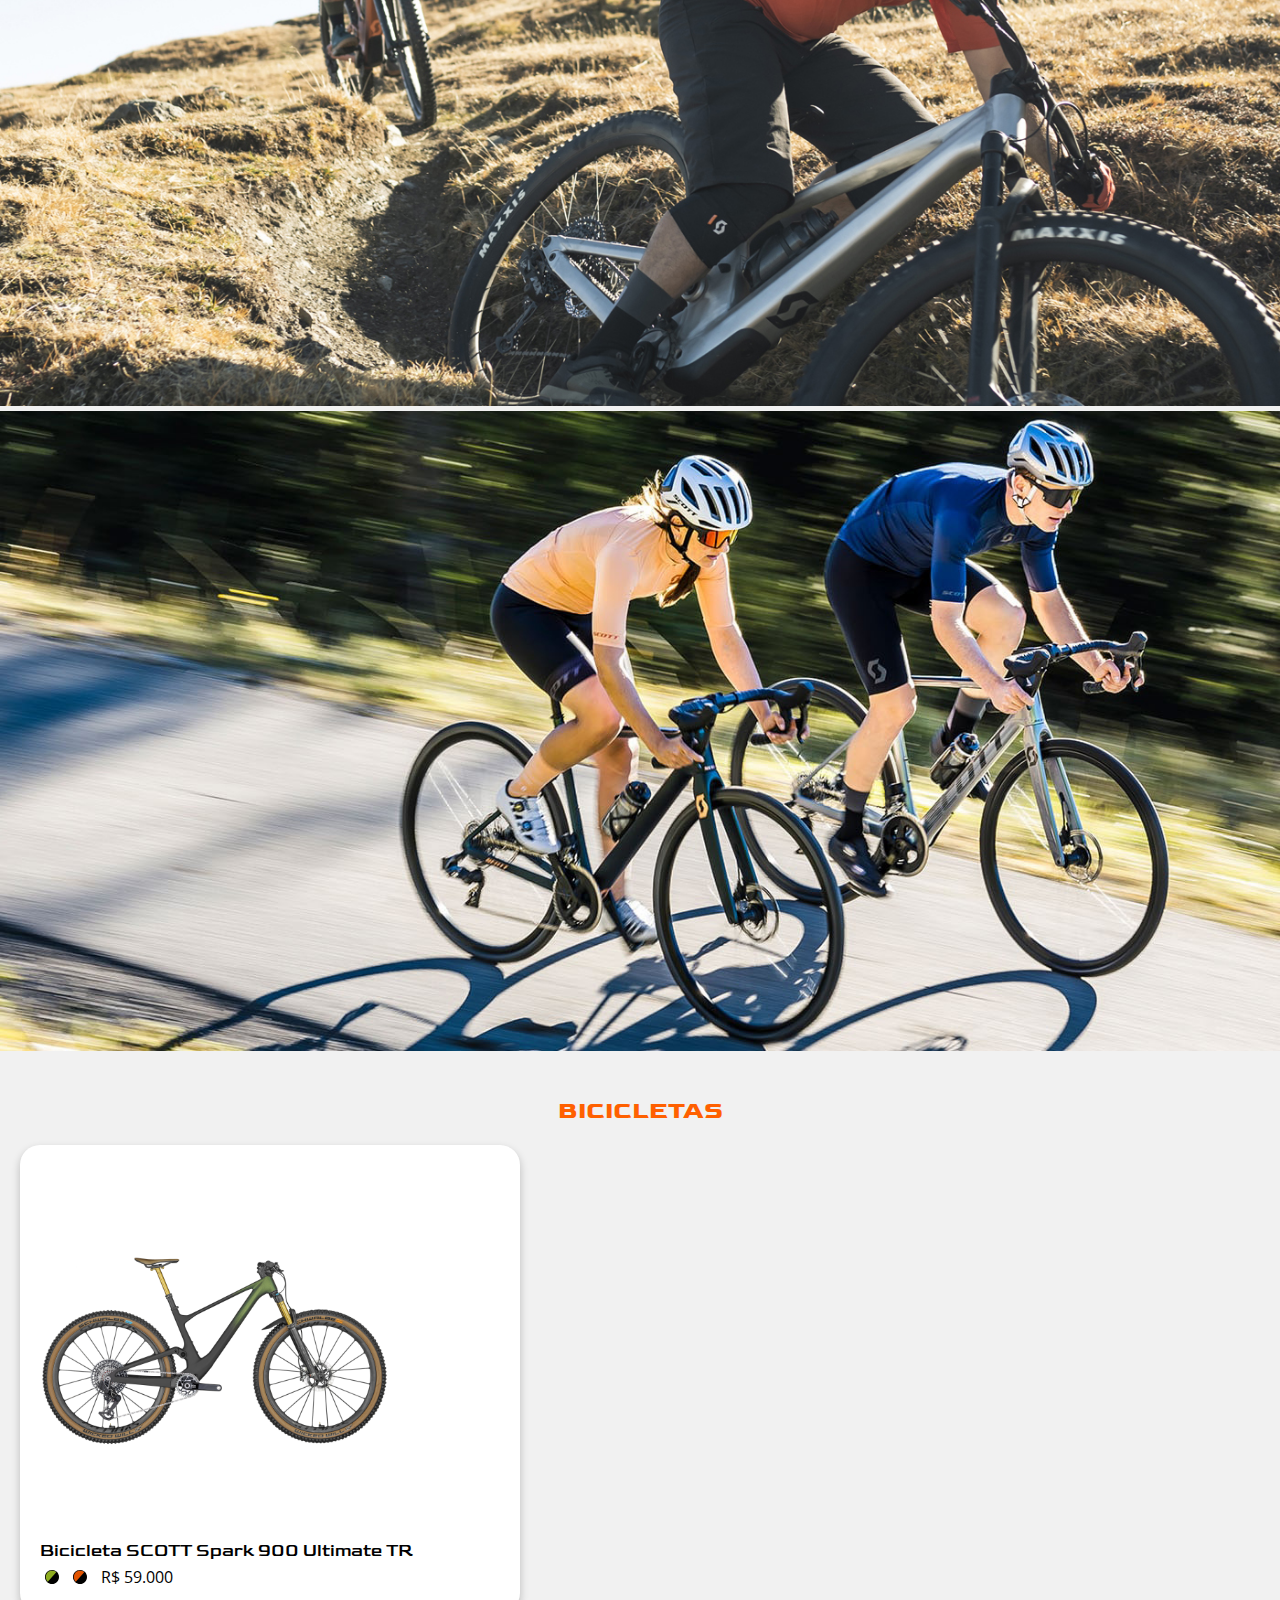
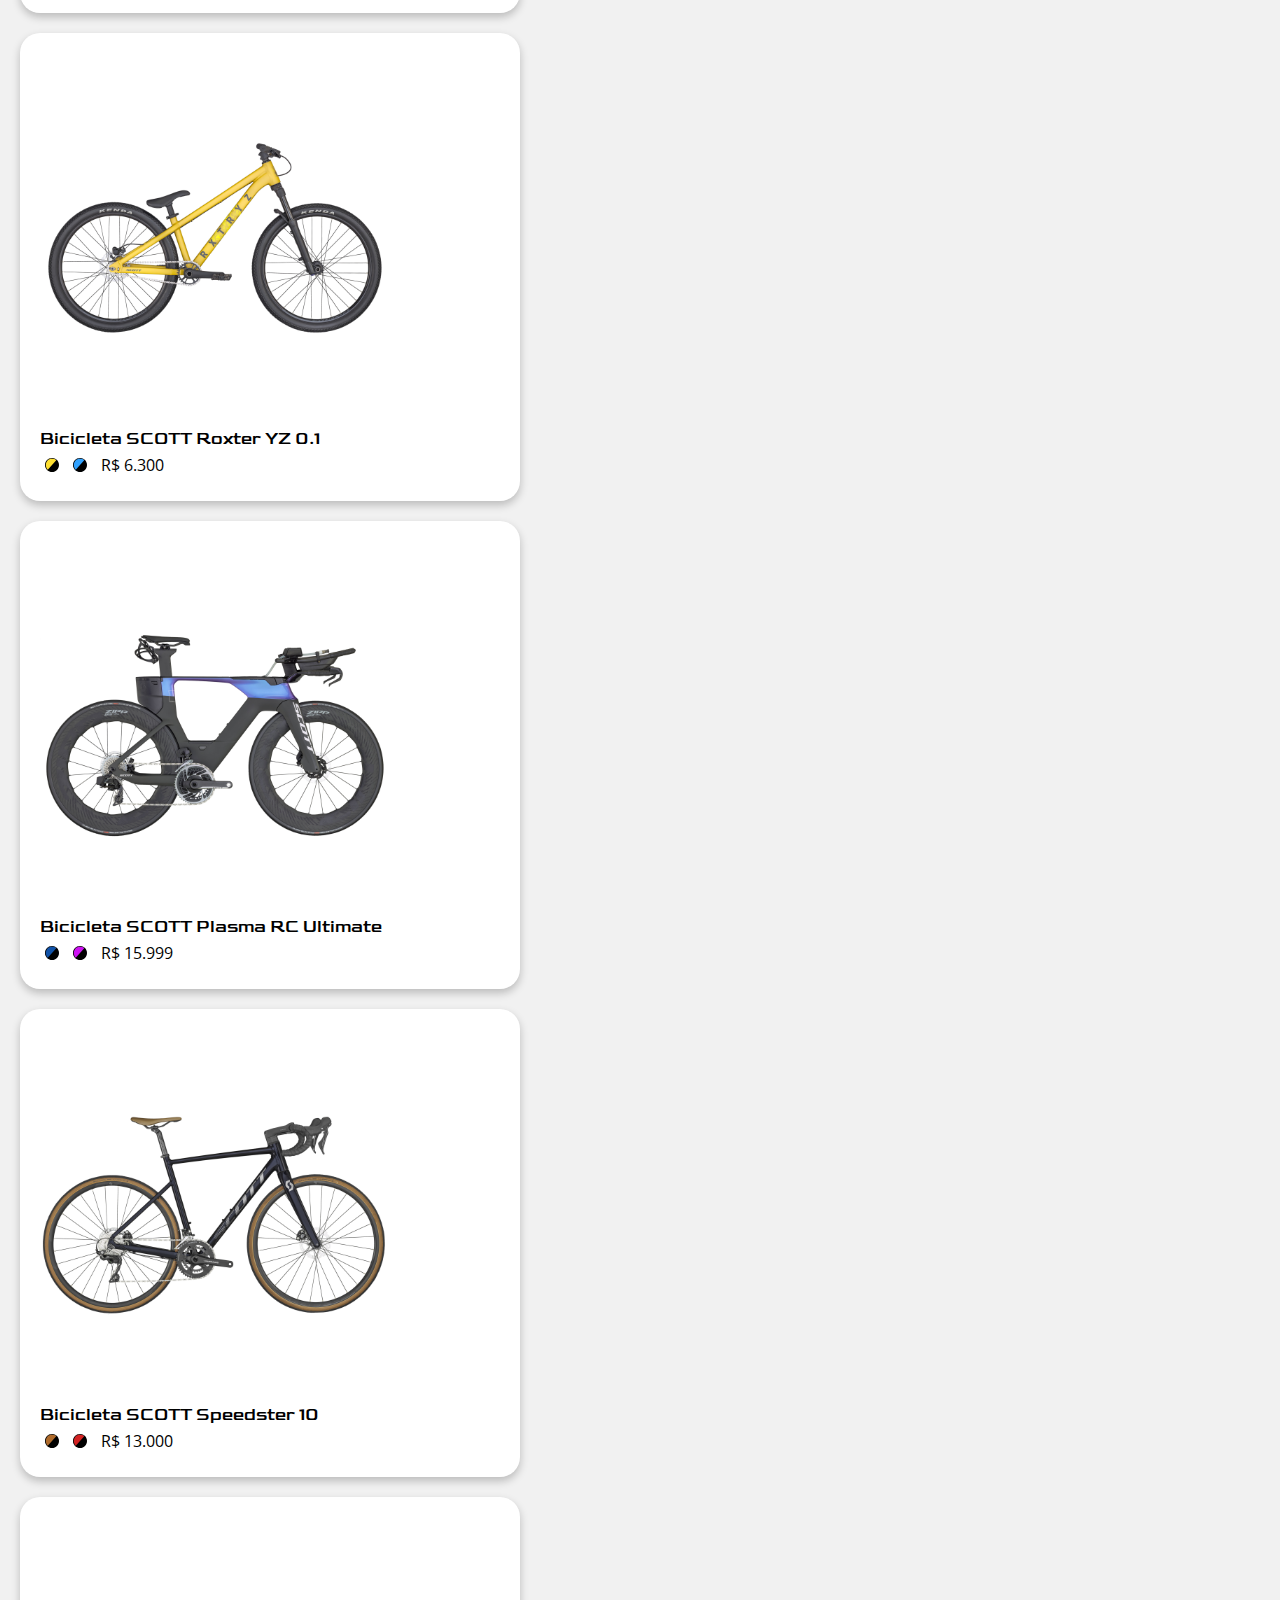
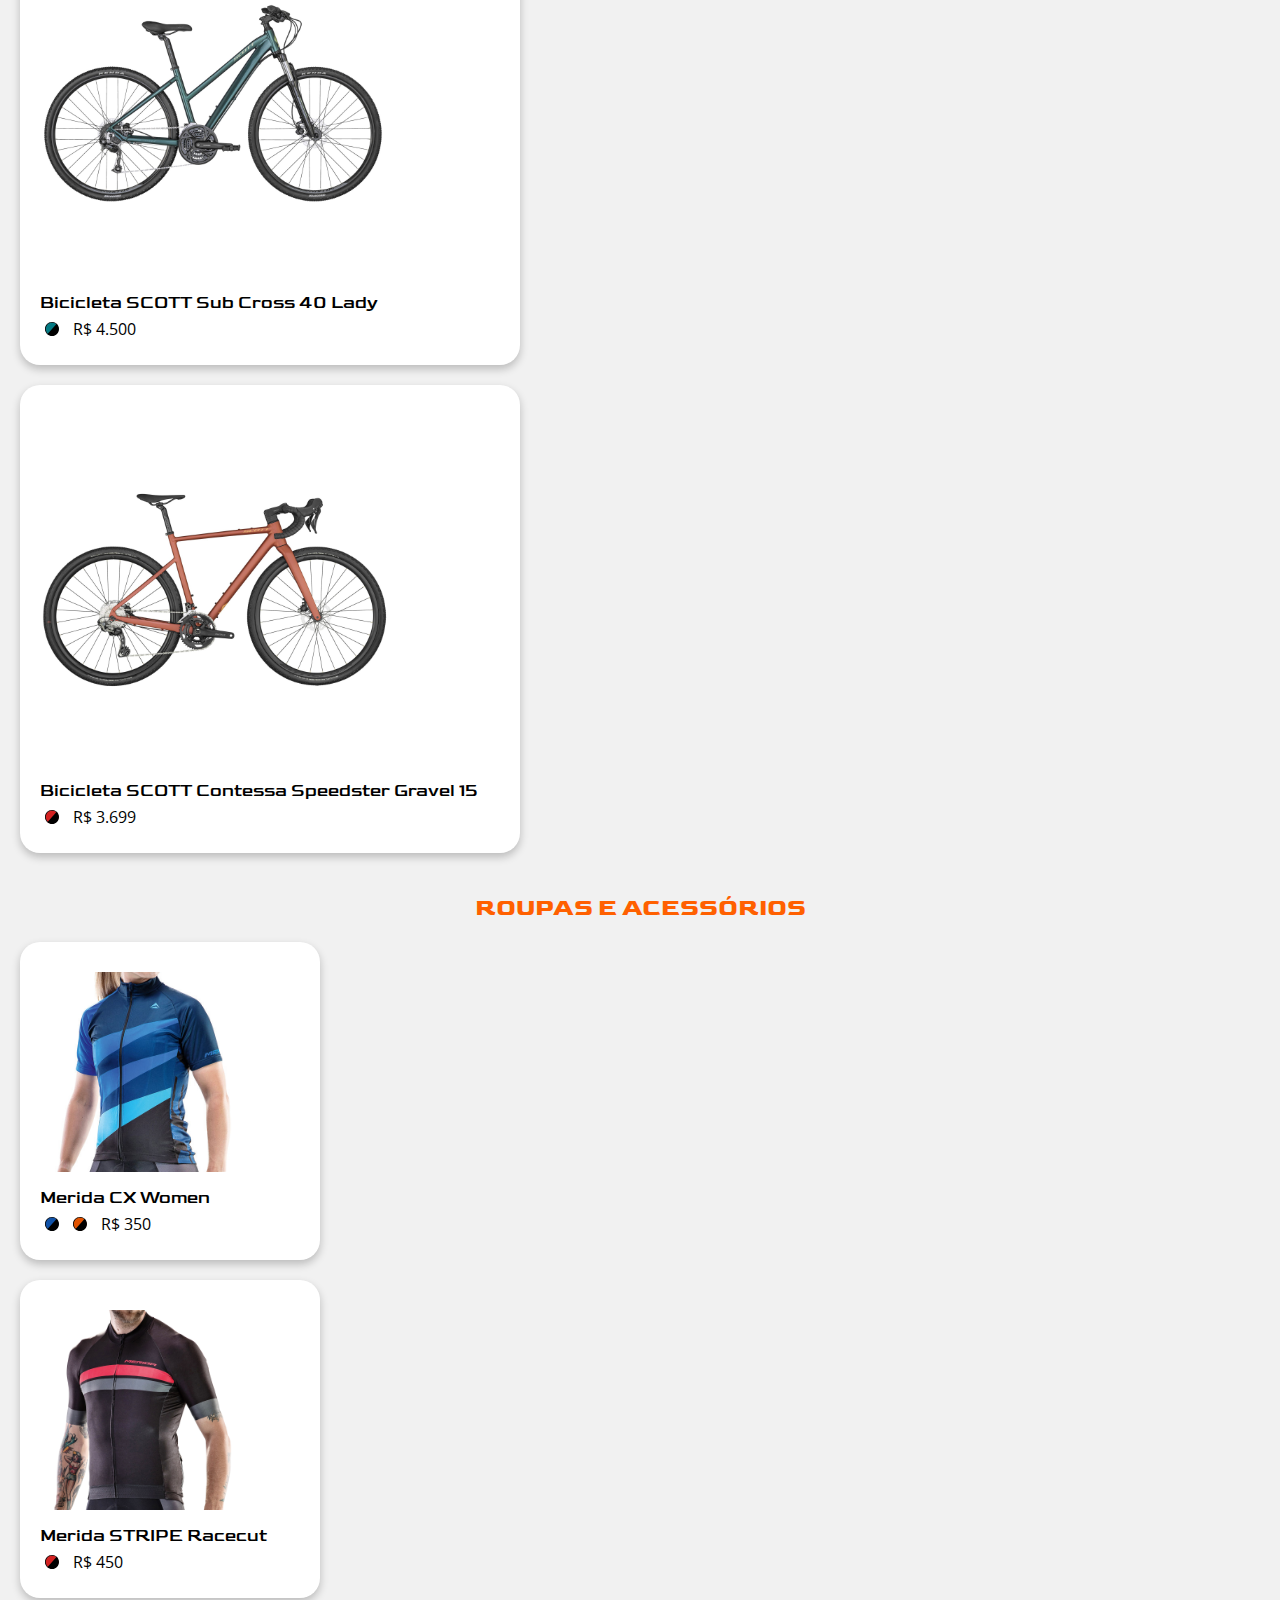
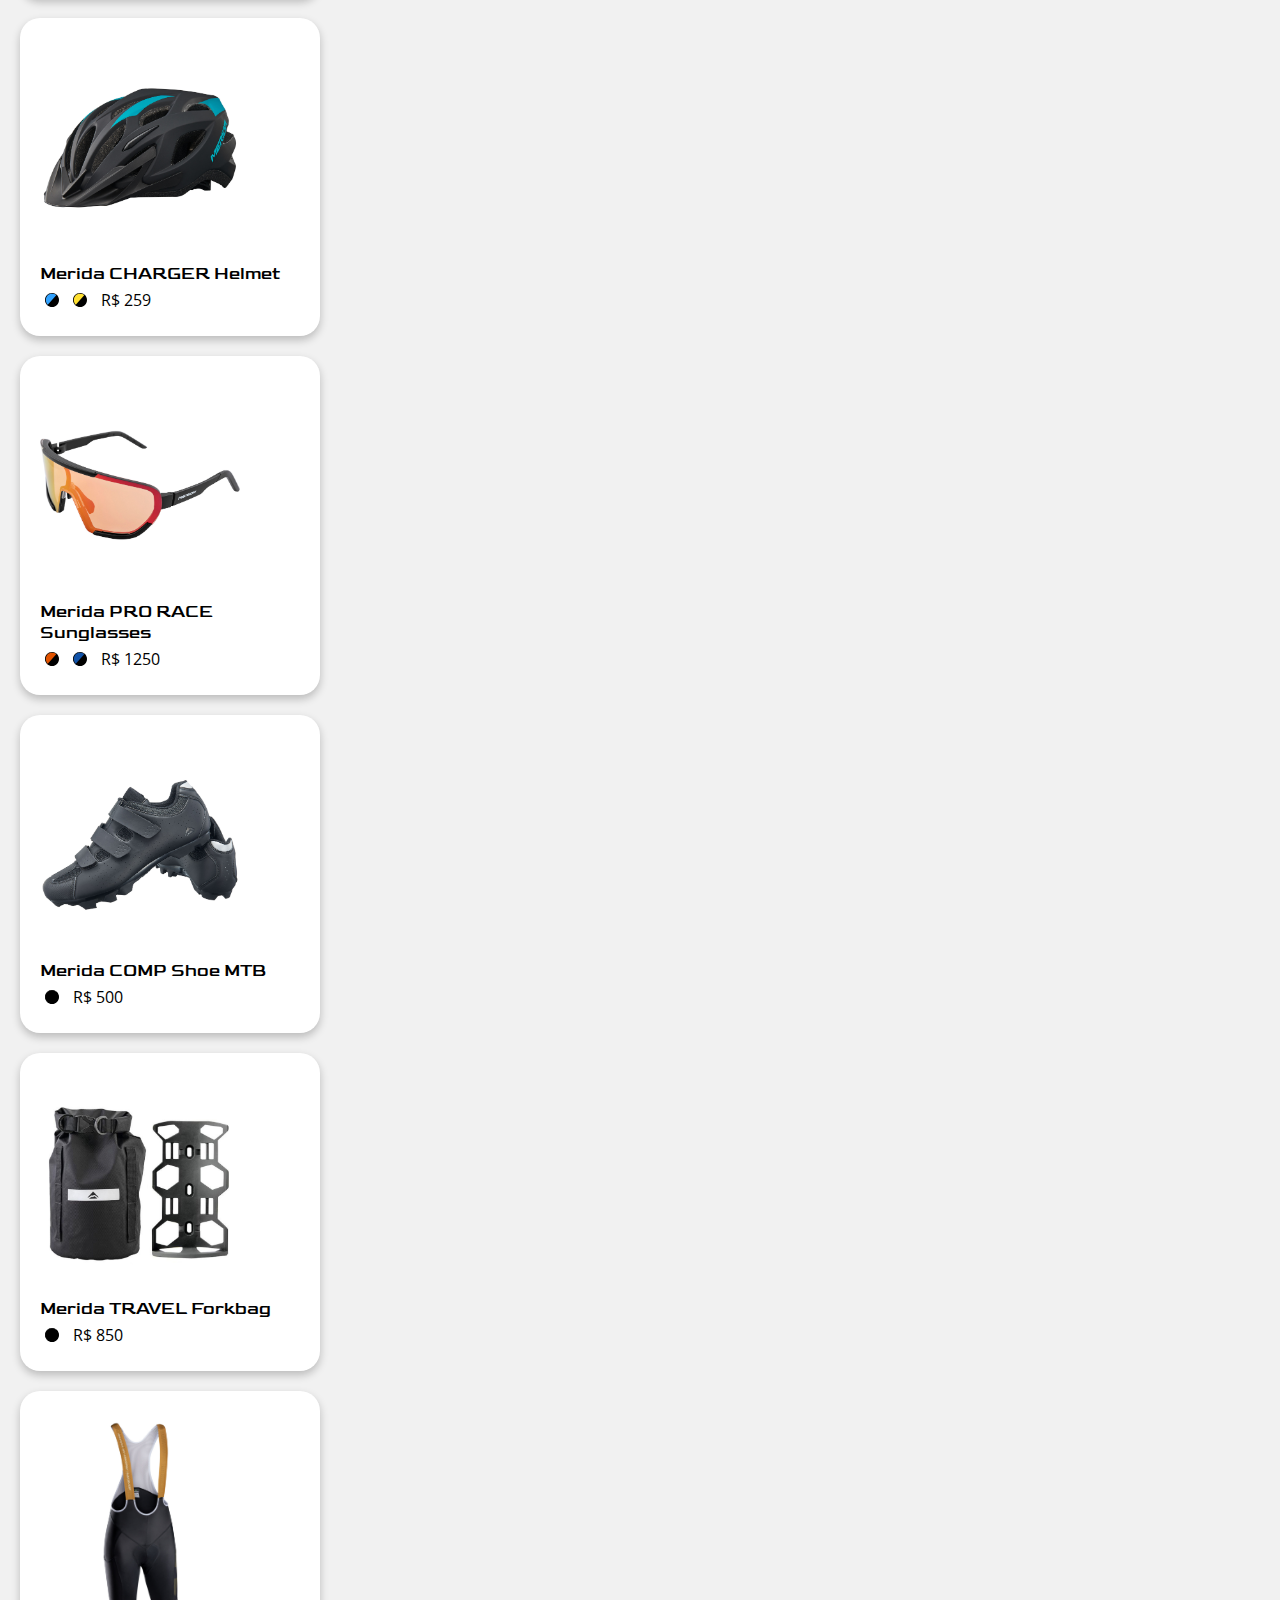
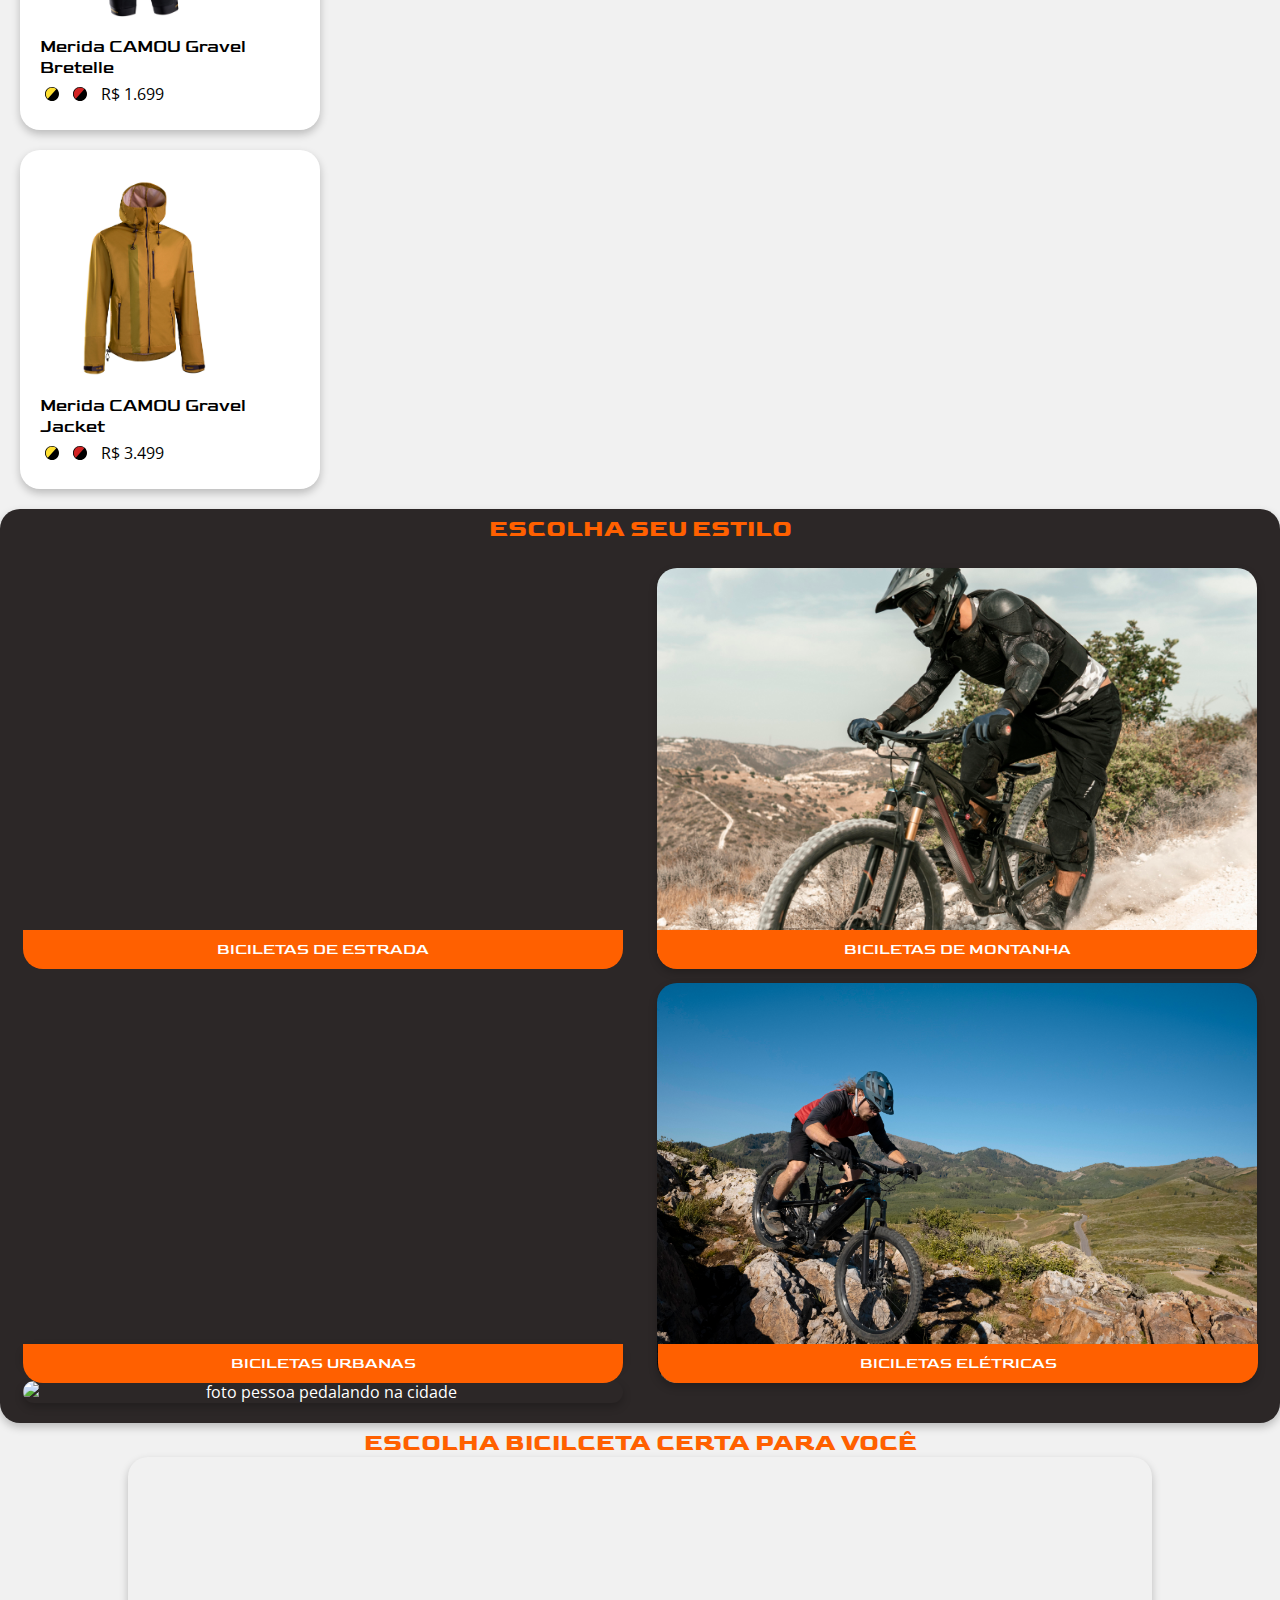
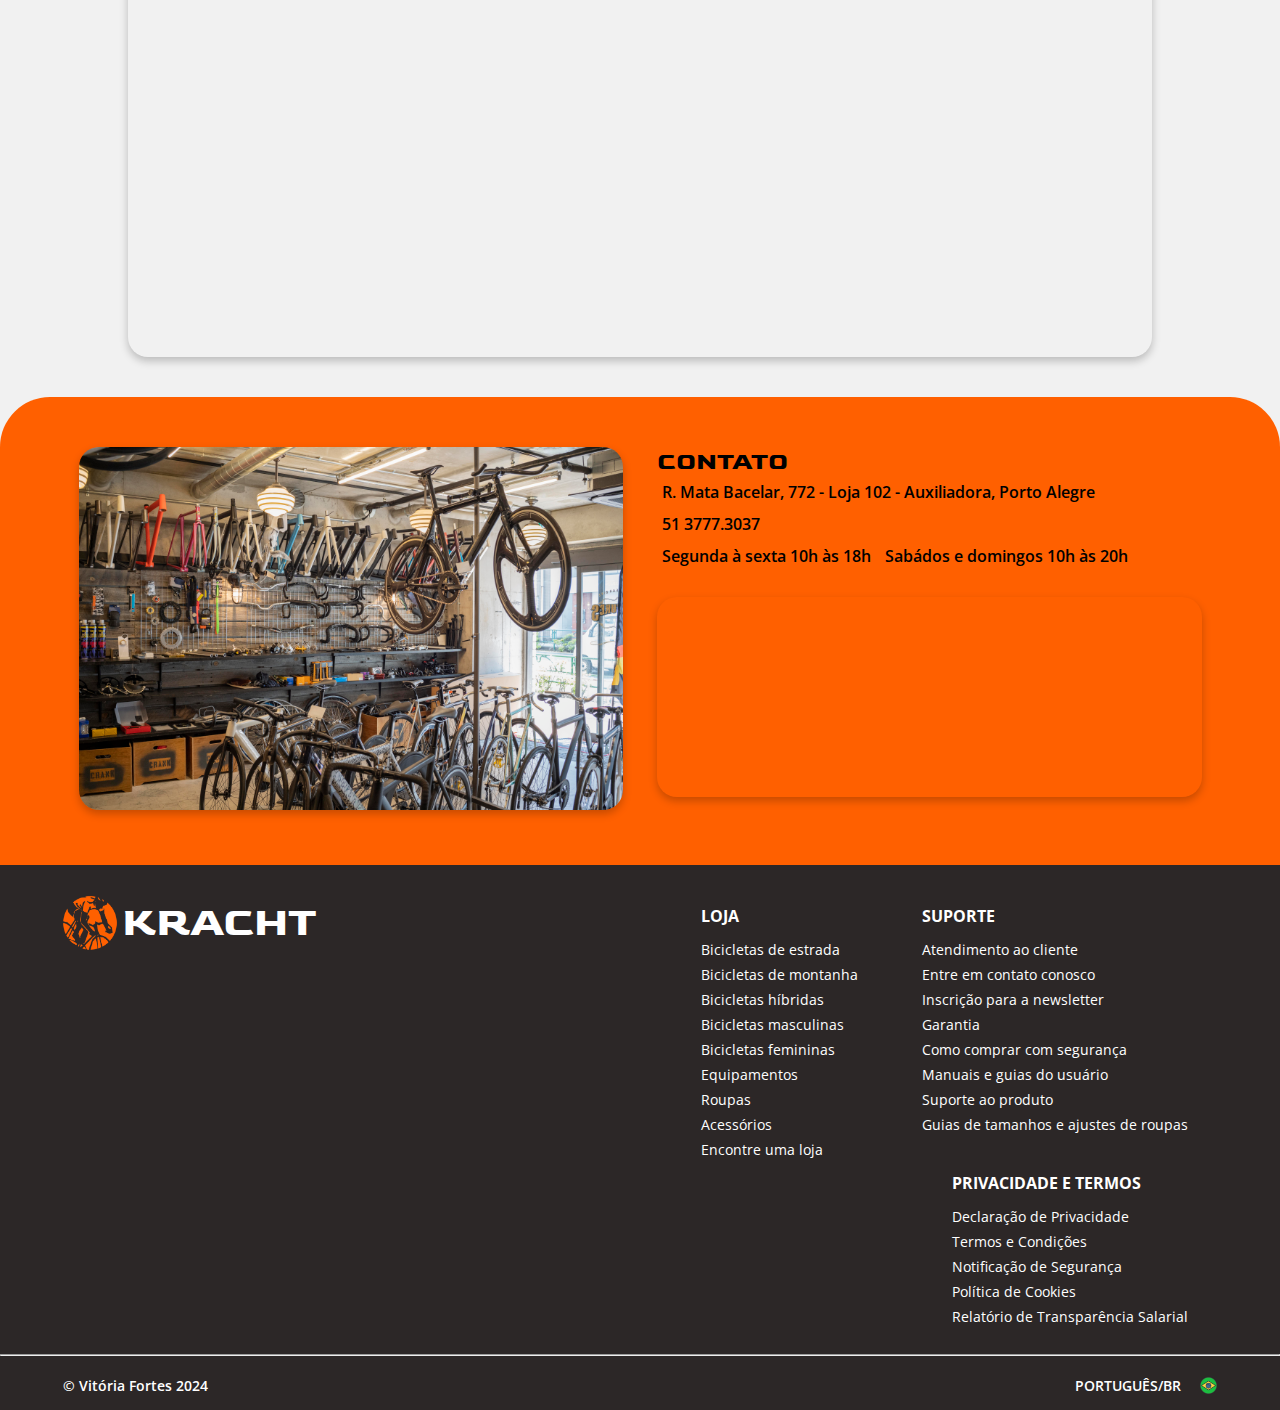
==== commit d27352c1: "ajustando carousel" ====
--- a/index.html
+++ b/index.html
@@ -32,11 +32,11 @@
                 </div>
                 <!-- LINKS -->
                 <ul class="lista-links">
-                    <li><a href="#">Bicicletas</a></li>
-                    <li><a href="#">Roupas</a></li>
-                    <li><a href="#">Acessórios</a></li>
-                    <li><a href="#">Sobre Nós</a></li>
-                    <li><a href="#secao-contato">Contato</a></li>
+                    <li class="link-li"><a href="#">Bicicletas</a></li>
+                    <li class="link-li"><a href="#">Roupas</a></li>
+                    <li class="link-li"><a href="#">Acessórios</a></li>
+                    <li class="link-li"><a href="#">Sobre Nós</a></li>
+                    <li class="link-li"><a href="#secao-contato">Contato</a></li>
                 </ul>
                 <!-- ICONES -->
                 <div class="icones-nav">
@@ -434,40 +434,40 @@
                         <li>
                             <p class="titulo-links">Loja</p>
                         </li>
-                        <li><a class="link-footer">Bicicletas de estrada</a></li>
-                        <li><a class="link-footer">Bicicletas de montanha</a></li>
-                        <li><a class="link-footer">Bicicletas híbridas</a></li>
-                        <li><a class="link-footer">Bicicletas masculinas</a></li>
-                        <li><a class="link-footer">Bicicletas femininas</a></li>
-                        <li><a class="link-footer">Equipamentos</a></li>
-                        <li><a class="link-footer">Roupas</a></li>
-                        <li><a class="link-footer">Acessórios</a></li>
-                        <li><a class="link-footer">Encontre uma loja </a></li>
+                        <li class="link-li"><a class="link-footer">Bicicletas de estrada</a></li>
+                        <li class="link-li"><a class="link-footer">Bicicletas de montanha</a></li>
+                        <li class="link-li"><a class="link-footer">Bicicletas híbridas</a></li>
+                        <li class="link-li"><a class="link-footer">Bicicletas masculinas</a></li>
+                        <li class="link-li"><a class="link-footer">Bicicletas femininas</a></li>
+                        <li class="link-li"><a class="link-footer">Equipamentos</a></li>
+                        <li class="link-li"><a class="link-footer">Roupas</a></li>
+                        <li class="link-li"><a class="link-footer">Acessórios</a></li>
+                        <li class="link-li"><a class="link-footer">Encontre uma loja </a></li>
                     </ul>
                     <!-- COLUNA 2 -->
                     <ul class="coluna-links">
                         <li>
                             <p class="titulo-links">Suporte</p>
                         </li>
-                        <li><a class="link-footer">Atendimento ao cliente</a></li>
-                        <li><a class="link-footer">Entre em contato conosco</a></li>
-                        <li><a class="link-footer">Inscrição para a newsletter</a></li>
-                        <li><a class="link-footer">Garantia</a></li>
-                        <li><a class="link-footer">Como comprar com segurança</a></li>
-                        <li><a class="link-footer">Manuais e guias do usuário</a></li>
-                        <li><a class="link-footer">Suporte ao produto</a></li>
-                        <li><a class="link-footer">Guias de tamanhos e ajustes de roupas </a></li>
+                        <li class="link-li"><a class="link-footer">Atendimento ao cliente</a></li>
+                        <li class="link-li"><a class="link-footer">Entre em contato conosco</a></li>
+                        <li class="link-li"><a class="link-footer">Inscrição para a newsletter</a></li>
+                        <li class="link-li"><a class="link-footer">Garantia</a></li>
+                        <li class="link-li"><a class="link-footer">Como comprar com segurança</a></li>
+                        <li class="link-li"><a class="link-footer">Manuais e guias do usuário</a></li>
+                        <li class="link-li"><a class="link-footer">Suporte ao produto</a></li>
+                        <li class="link-li"><a class="link-footer">Guias de tamanhos e ajustes de roupas </a></li>
                     </ul>
                     <!-- COLUNA 3 -->
                     <ul class="coluna-links">
                         <li>
                             <p class="titulo-links">Privacidade e termos</p>
                         </li>
-                        <li><a class="link-footer">Declaração de Privacidade</a></li>
-                        <li><a class="link-footer">Termos e Condições</a></li>
-                        <li><a class="link-footer">Notificação de Segurança</a></li>
-                        <li><a class="link-footer">Política de Cookies</a></li>
-                        <li><a class="link-footer"> Relatório de Transparência Salarial</a></li>
+                        <li class="link-li"><a class="link-footer">Declaração de Privacidade</a></li>
+                        <li class="link-li"><a class="link-footer">Termos e Condições</a></li>
+                        <li class="link-li"><a class="link-footer">Notificação de Segurança</a></li>
+                        <li class="link-li"><a class="link-footer">Política de Cookies</a></li>
+                        <li class="link-li"><a class="link-footer"> Relatório de Transparência Salarial</a></li>
                     </ul>
                 </div>
                 <!-- FIM SEÇÃO LINKS-->
@@ -489,8 +489,8 @@
         <!-- FIM RODAPÉ -->
     </div>
     <!-- SCRIPT IONICONS -->
-     <script type="module" src="https://unpkg.com/ionicons@7.1.0/dist/ionicons/ionicons.esm.js"></script>
-<script nomodule src="https://unpkg.com/ionicons@7.1.0/dist/ionicons/ionicons.js"></script>
+    <script type="module" src="https://unpkg.com/ionicons@7.1.0/dist/ionicons/ionicons.esm.js"></script>
+    <script nomodule src="https://unpkg.com/ionicons@7.1.0/dist/ionicons/ionicons.js"></script>
     <!-- SCRIPTS SLICH -->
     <script type="text/javascript" src="//code.jquery.com/jquery-1.11.0.min.js"></script>
     <script type="text/javascript" src="//code.jquery.com/jquery-migrate-1.2.1.min.js"></script>
--- a/src/CSS/style.css
+++ b/src/CSS/style.css
@@ -191,11 +191,11 @@
         display: inline-block;
     }
 
-    li a {
+    .link-li a {
         border-bottom: solid 2px transparent;
     }
 
-    F li a:hover {
+    .link-li a:hover {
         border-bottom: solid 2px var(--laranja);
     }
 
@@ -251,7 +251,7 @@
     }
 
     .icone-footer:hover {
-        fill: var(--laranja-escuro);
+        fill: var(--laranja-escuro);        
     }
 
 
--- a/src/CSS/index.css
+++ b/src/CSS/index.css
@@ -8,7 +8,6 @@
 
     .carousel-info-bike img {
         width: 100%;
-        height: 600px;
     }
 
     .artigo-info-bike {
@@ -41,7 +40,7 @@
     .artigo-info-bike .btn {
         display: block;
         text-align: center;
-        margin: 30px 0 0 255px;
+        margin: 10px 0 250px 205px;
 
     }
 
@@ -178,9 +177,6 @@
 
 
     /* CSS SECAO VIDEO */
-    .secao-video {
-        /* margin: 30px; */
-    }
 
     .secao-video h2 {
         color: var(--laranja);
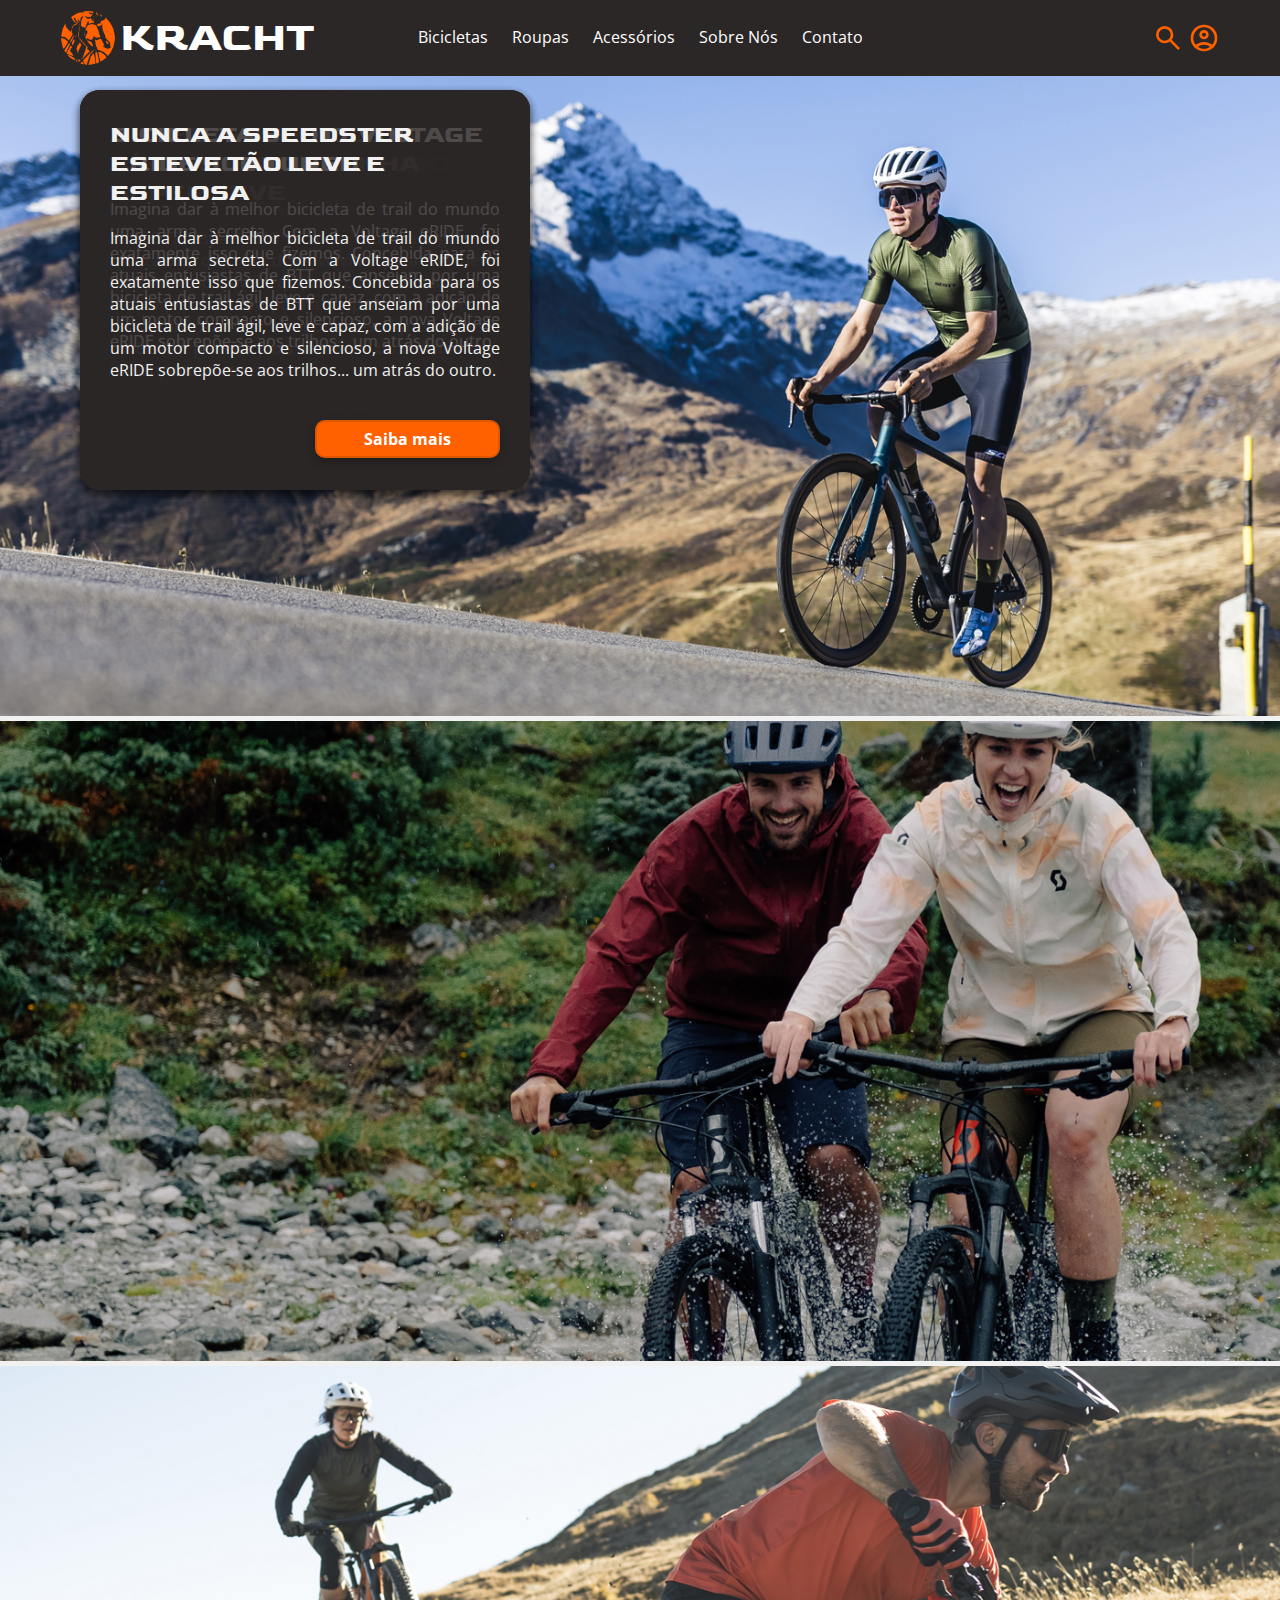
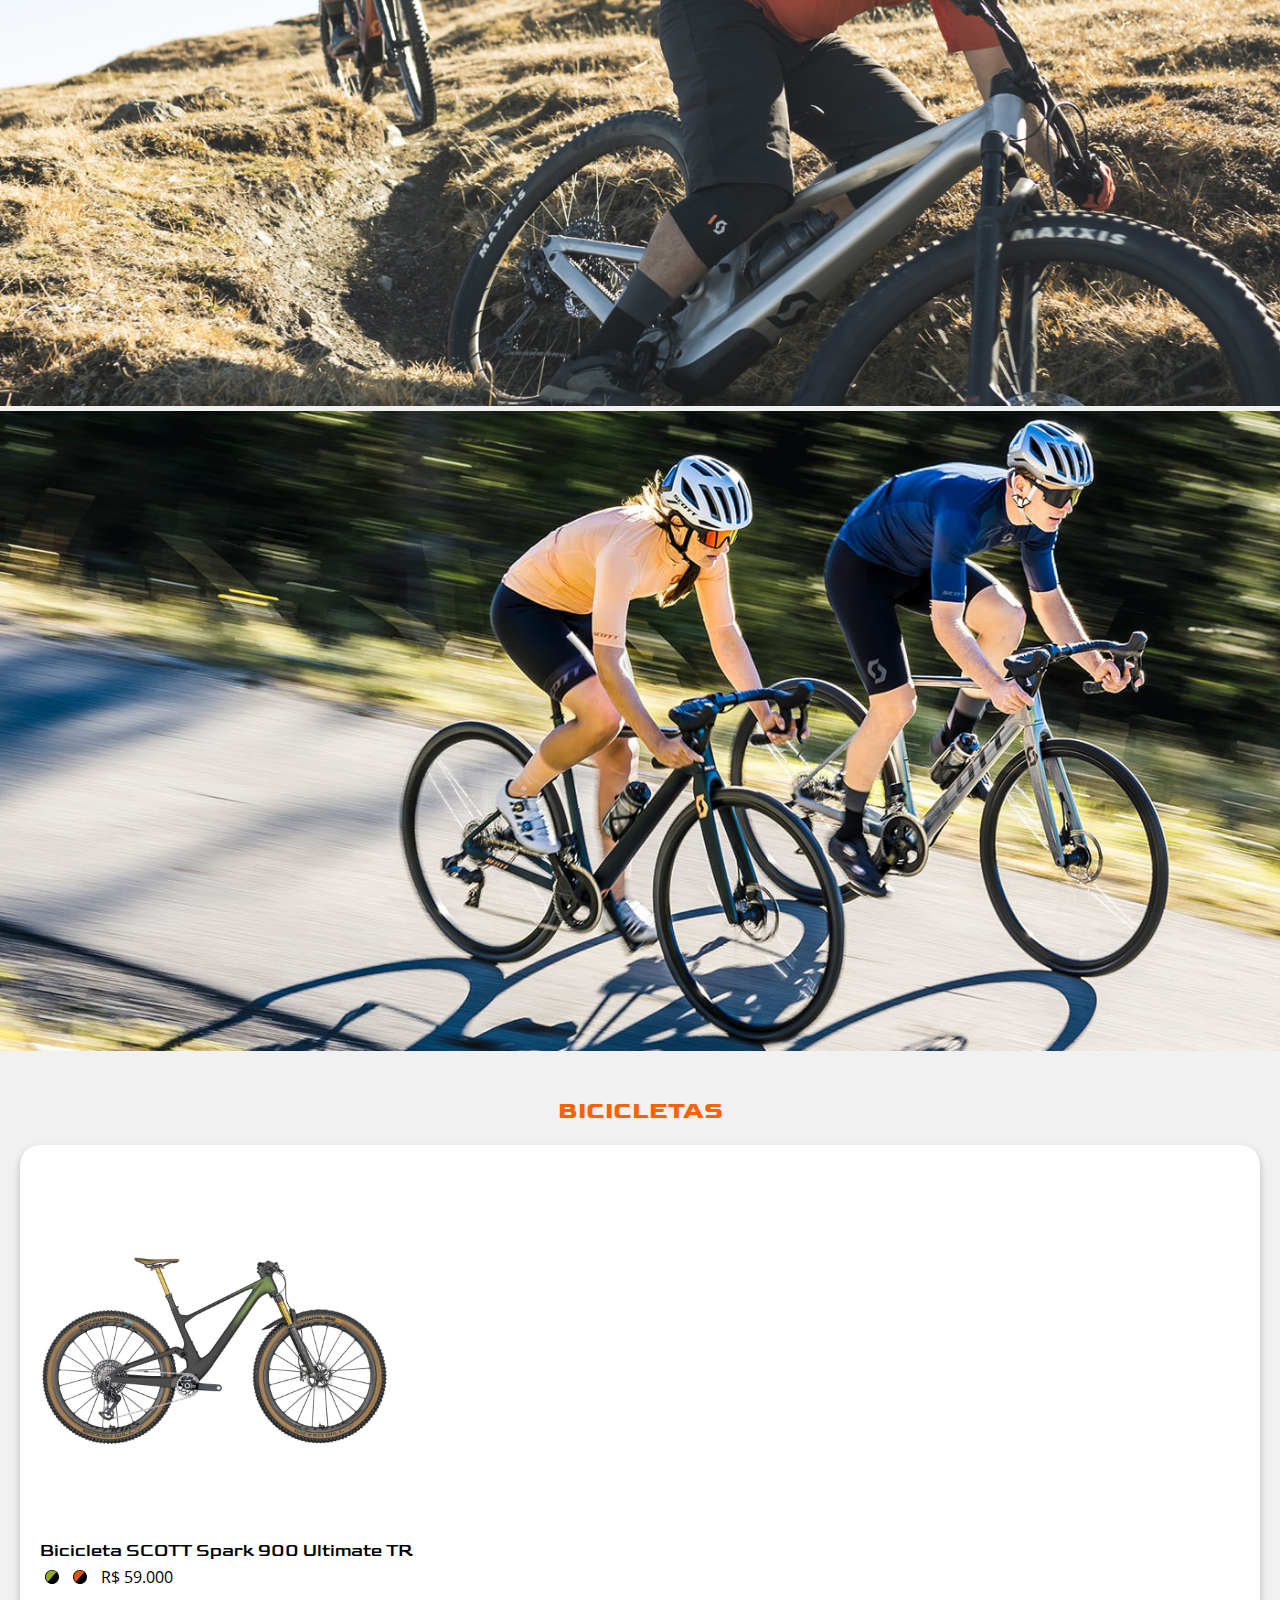
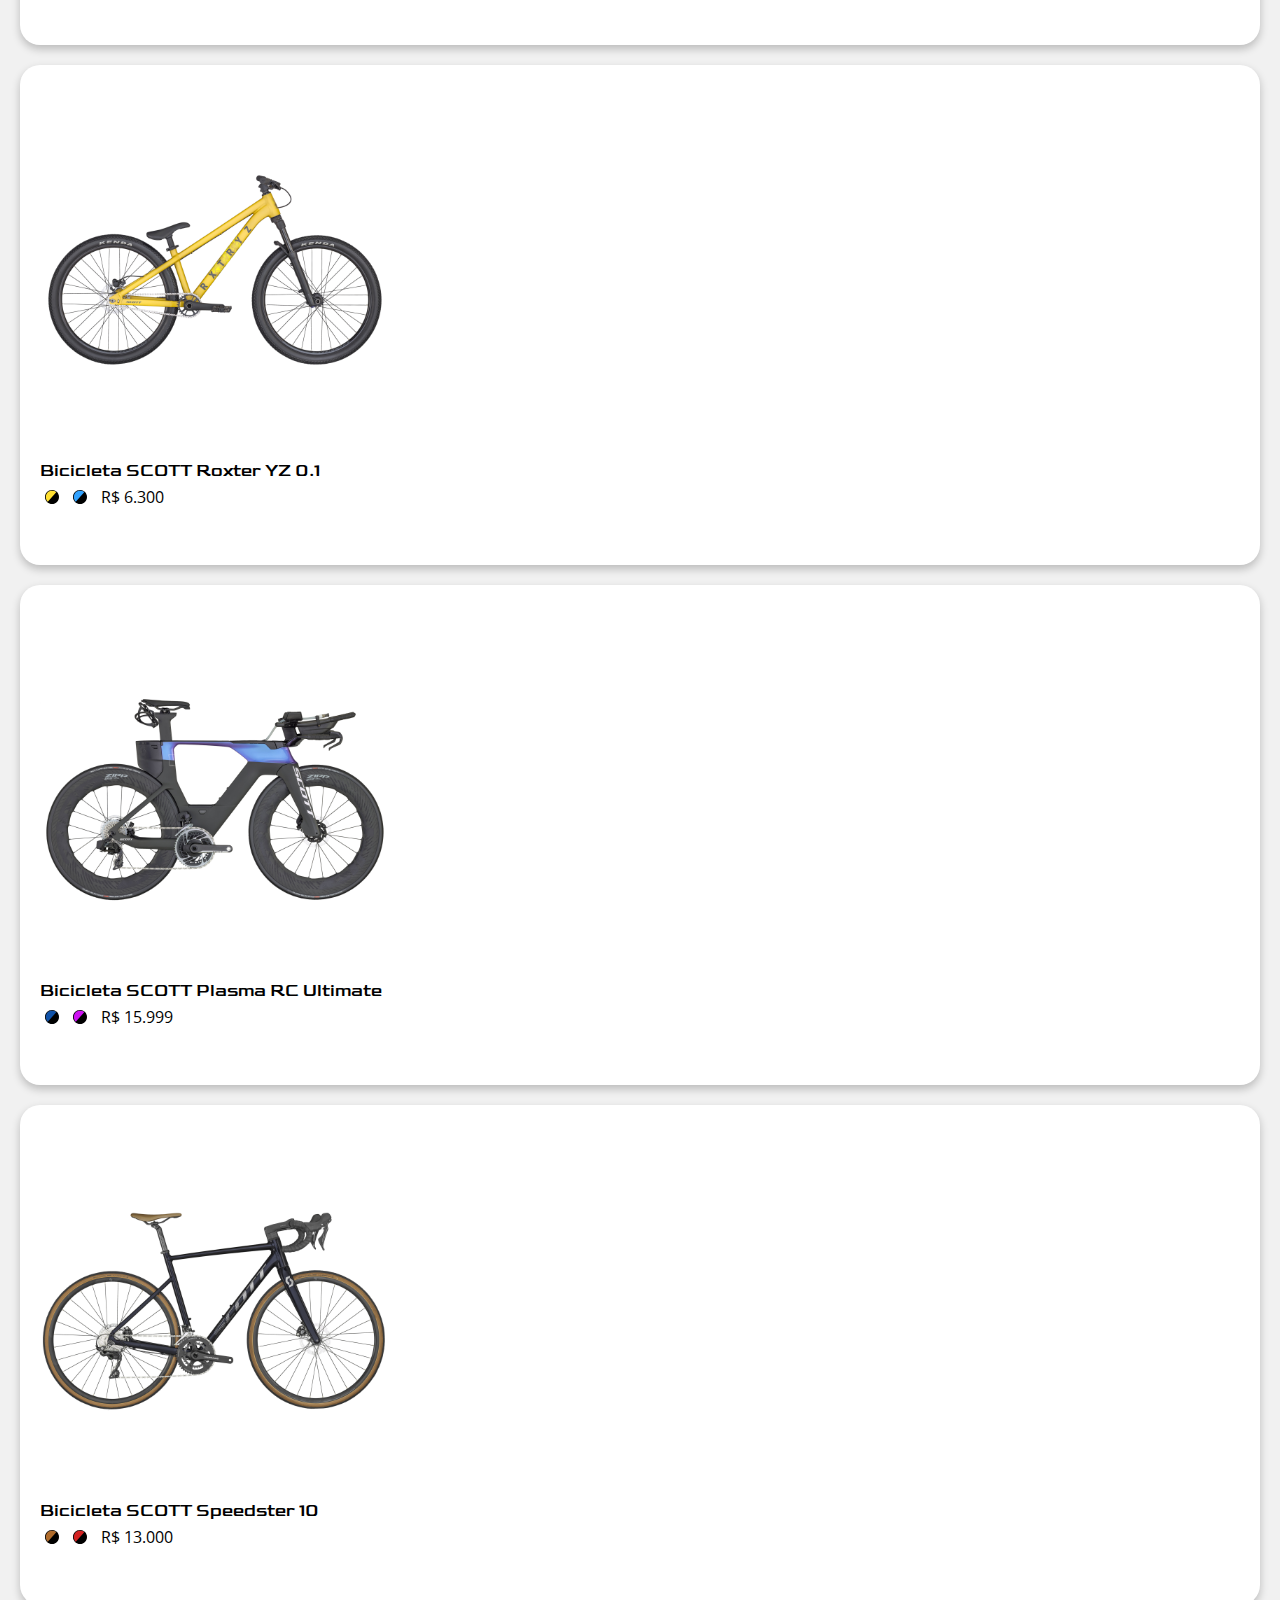
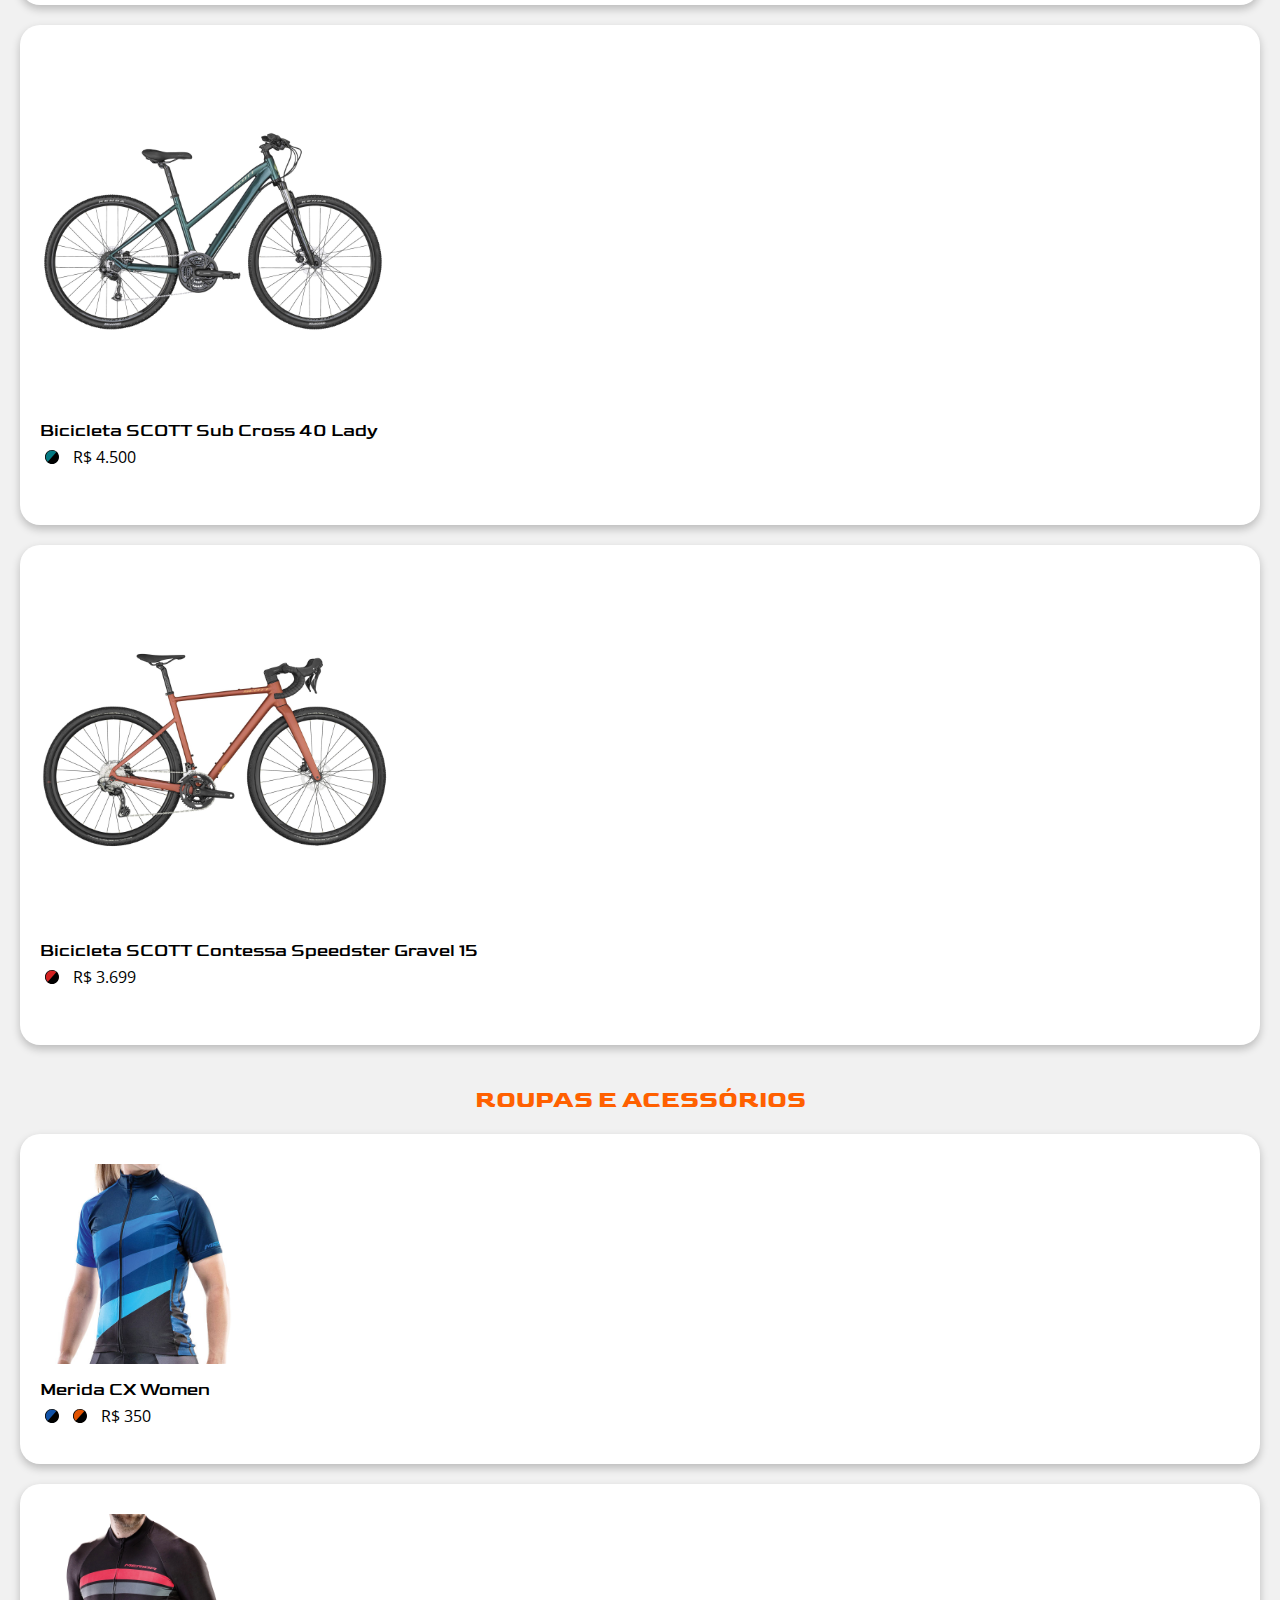
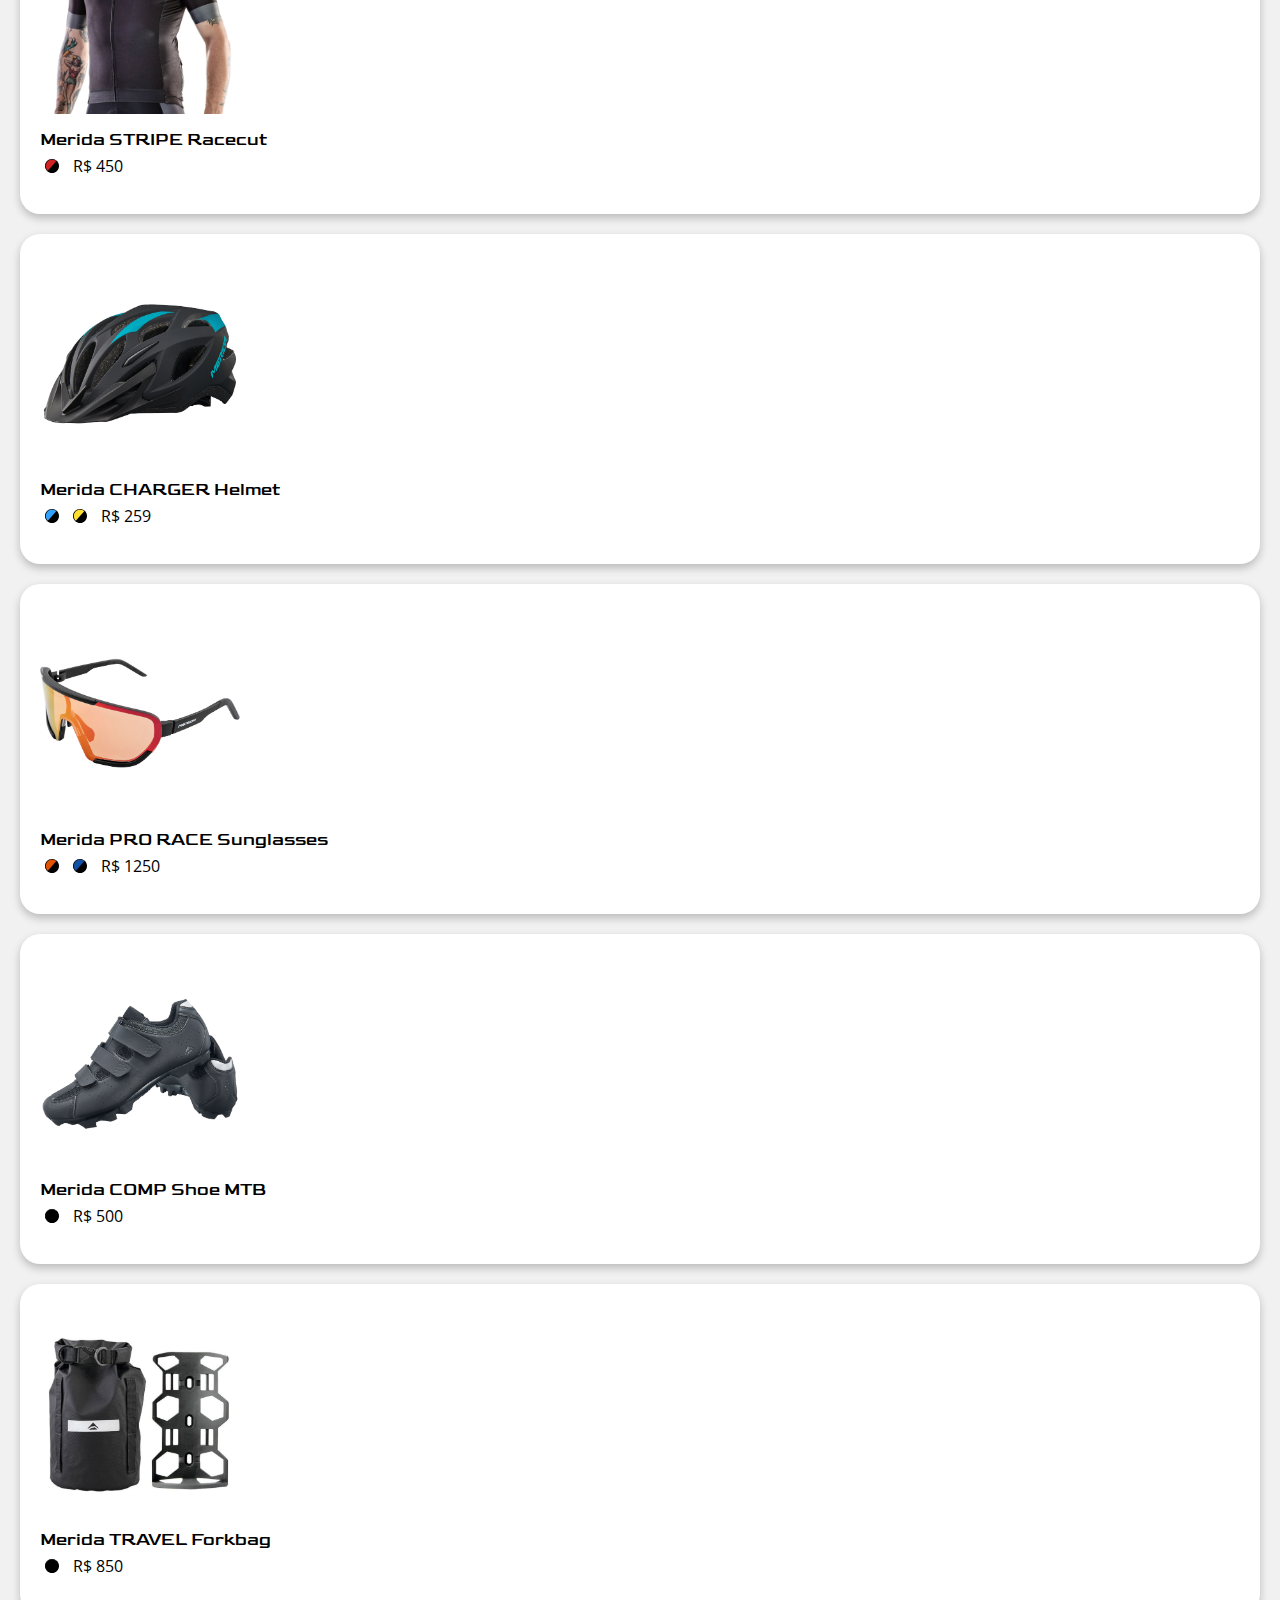
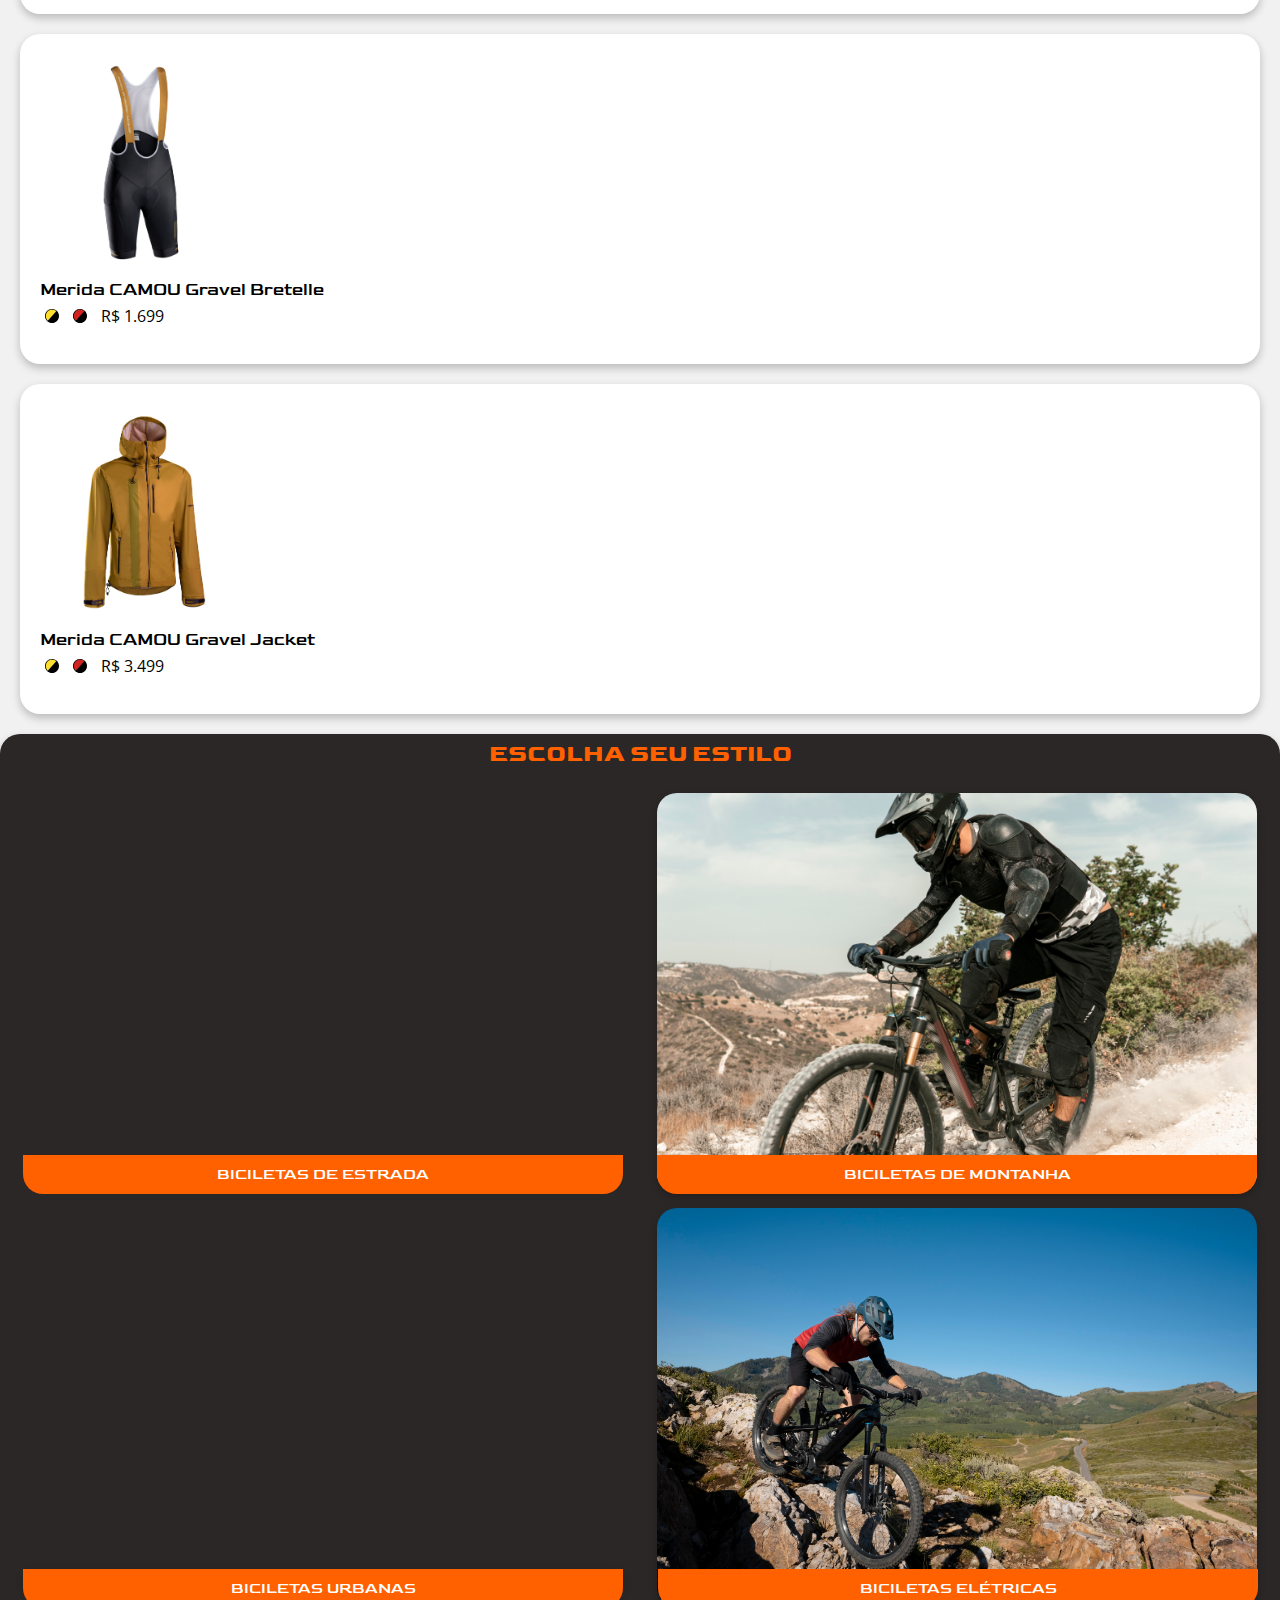
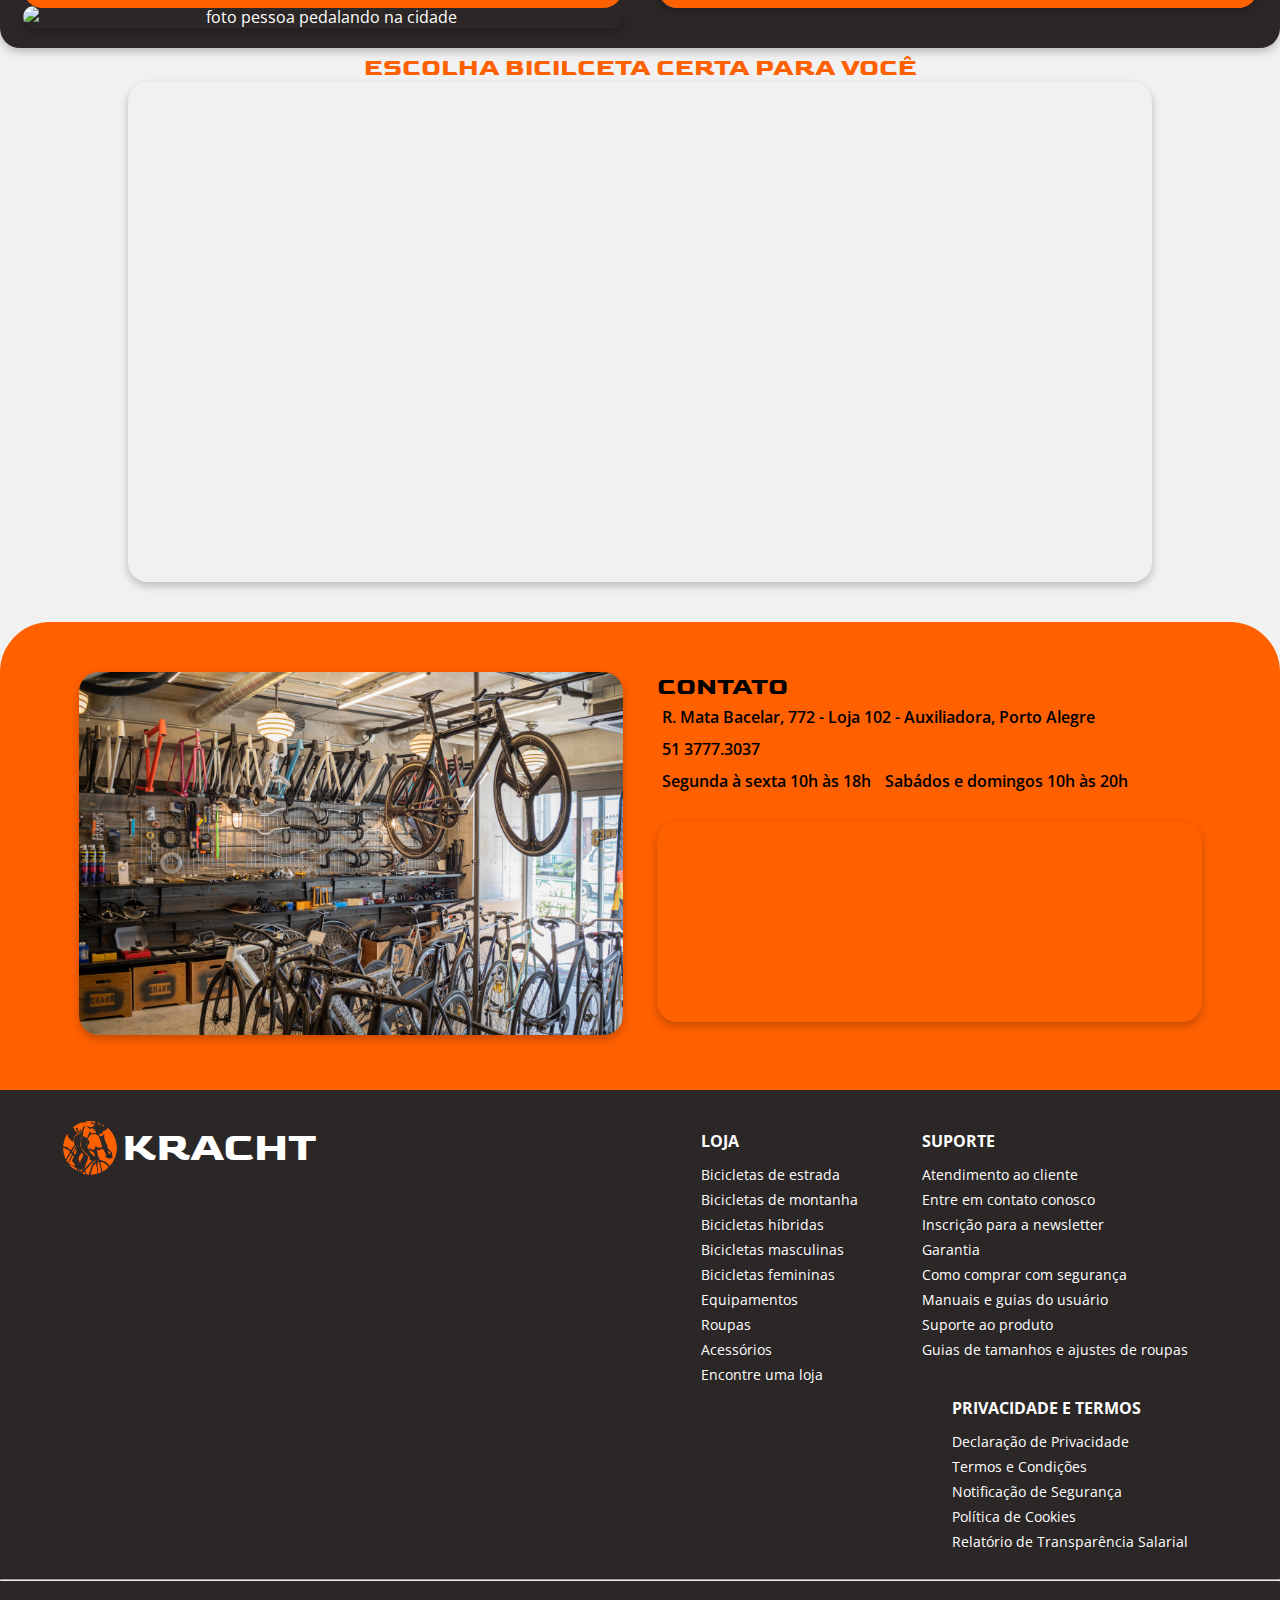
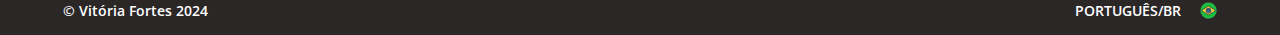
==== commit 5e7670df: "ajusta carousel de produtos" ====
--- a/index.html
+++ b/index.html
@@ -118,6 +118,7 @@
             <!-- CAROUSEL DE CARDS COM BICICLETAS -->
             <h2 class="titulo-cards">Bicicletas</h2>
             <section class="carousel-bikes">
+                
                 <!-- CARD 0 -->
                 <a href="http://">
                     <figure class="div-img-bike">
--- a/src/CSS/index.css
+++ b/src/CSS/index.css
@@ -12,7 +12,6 @@
 
     .artigo-info-bike {
         position: absolute;
-        z-index: 10;
         top: 10px;
     }
 
@@ -20,11 +19,16 @@
         background-color: var(--grafite-diluido);
         color: var(--off-white);
         width: 450px;
-        height: 380px;
+        height: 400px;
         padding: 30px;
         margin: 80px;
         border-radius: 20px;
         box-shadow: 0px 4px 8px var(--shadow);
+    }
+
+    .fundo-info-bike a {
+        position: absolute;
+        top: 400px;
     }
 
     .artigo-info-bike h2 {
@@ -58,7 +62,8 @@
     }
 
     .div-img-bike {
-        width: 500px;
+        min-width: 400px;
+        height: 500px;
         background-color: var(--branco);
         border-radius: 20px;
         box-shadow: 0px 4px 8px var(--shadow);
@@ -90,7 +95,8 @@
     }
 
     .div-img-roupas {
-        width: 300px;
+        min-width: 300px;
+        height: 330px;
         background-color: var(--branco);
         border-radius: 20px;
         box-shadow: 0px 4px 8px var(--shadow);
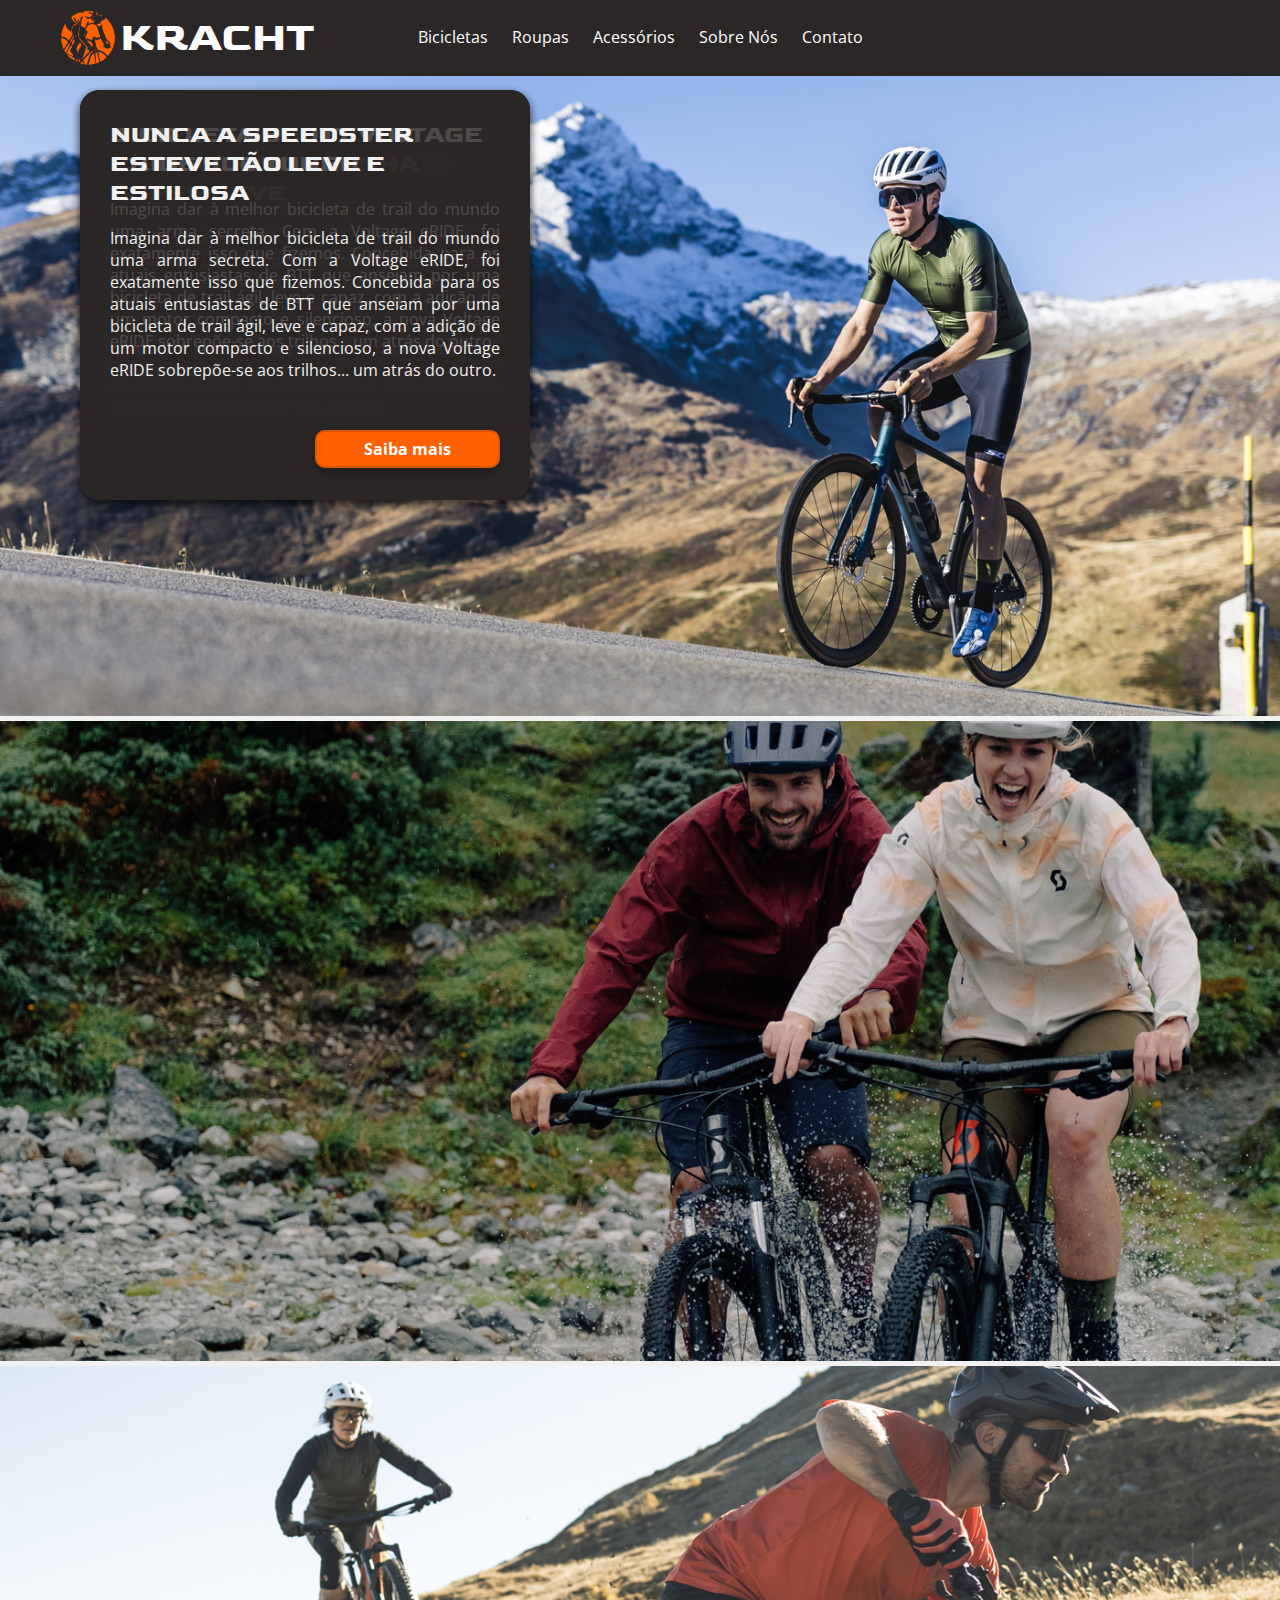
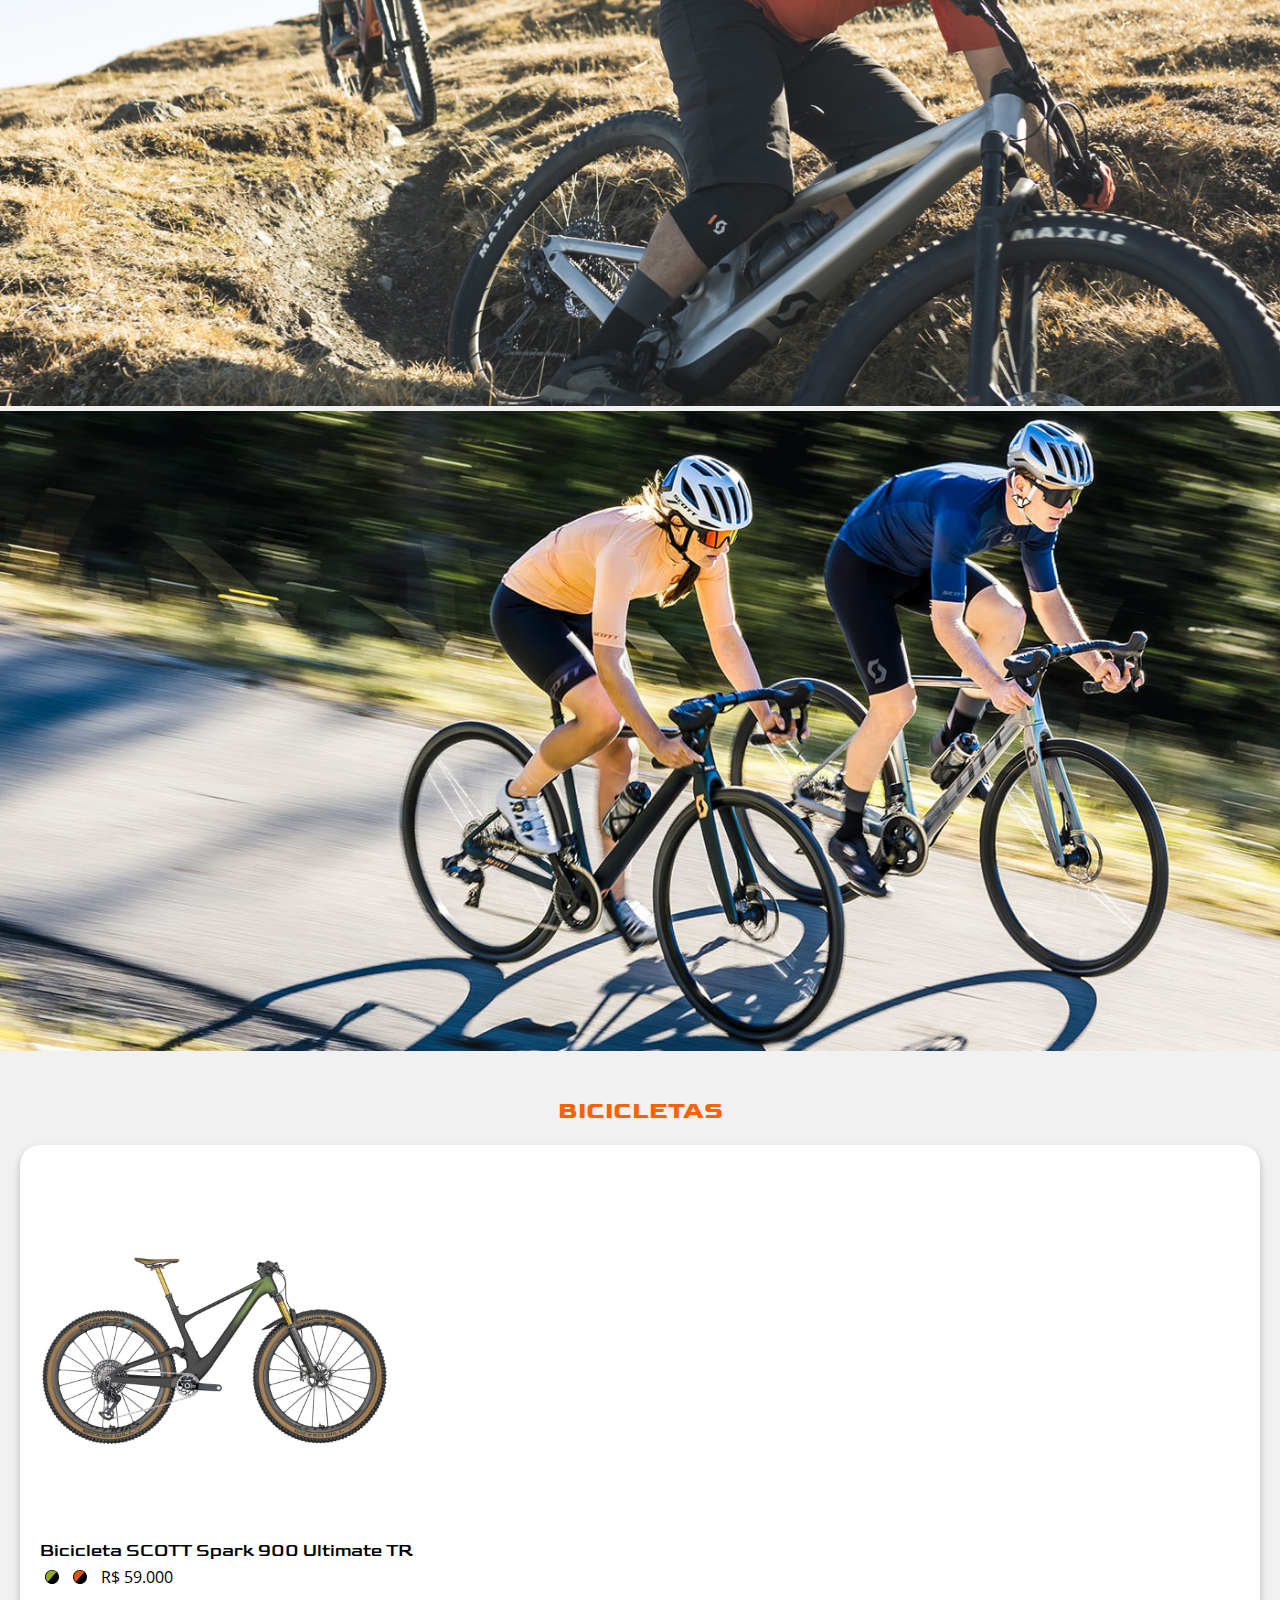
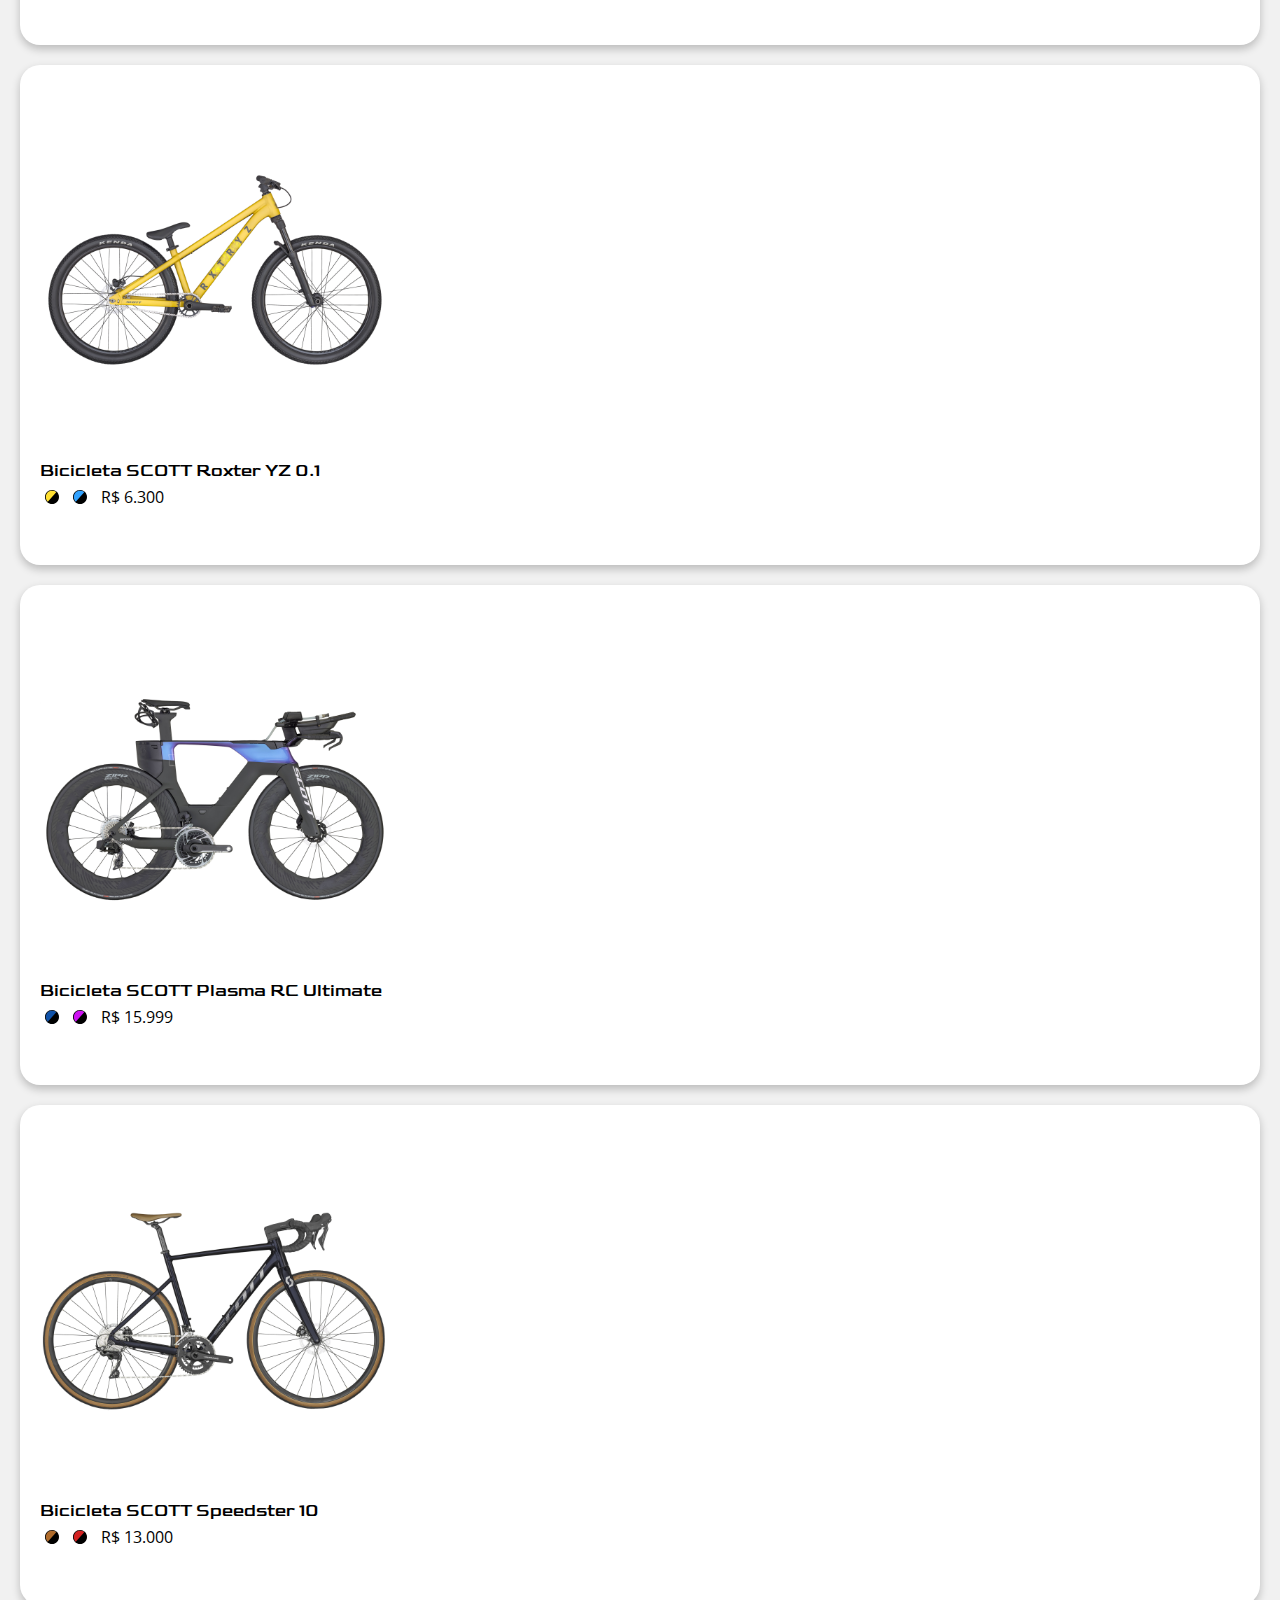
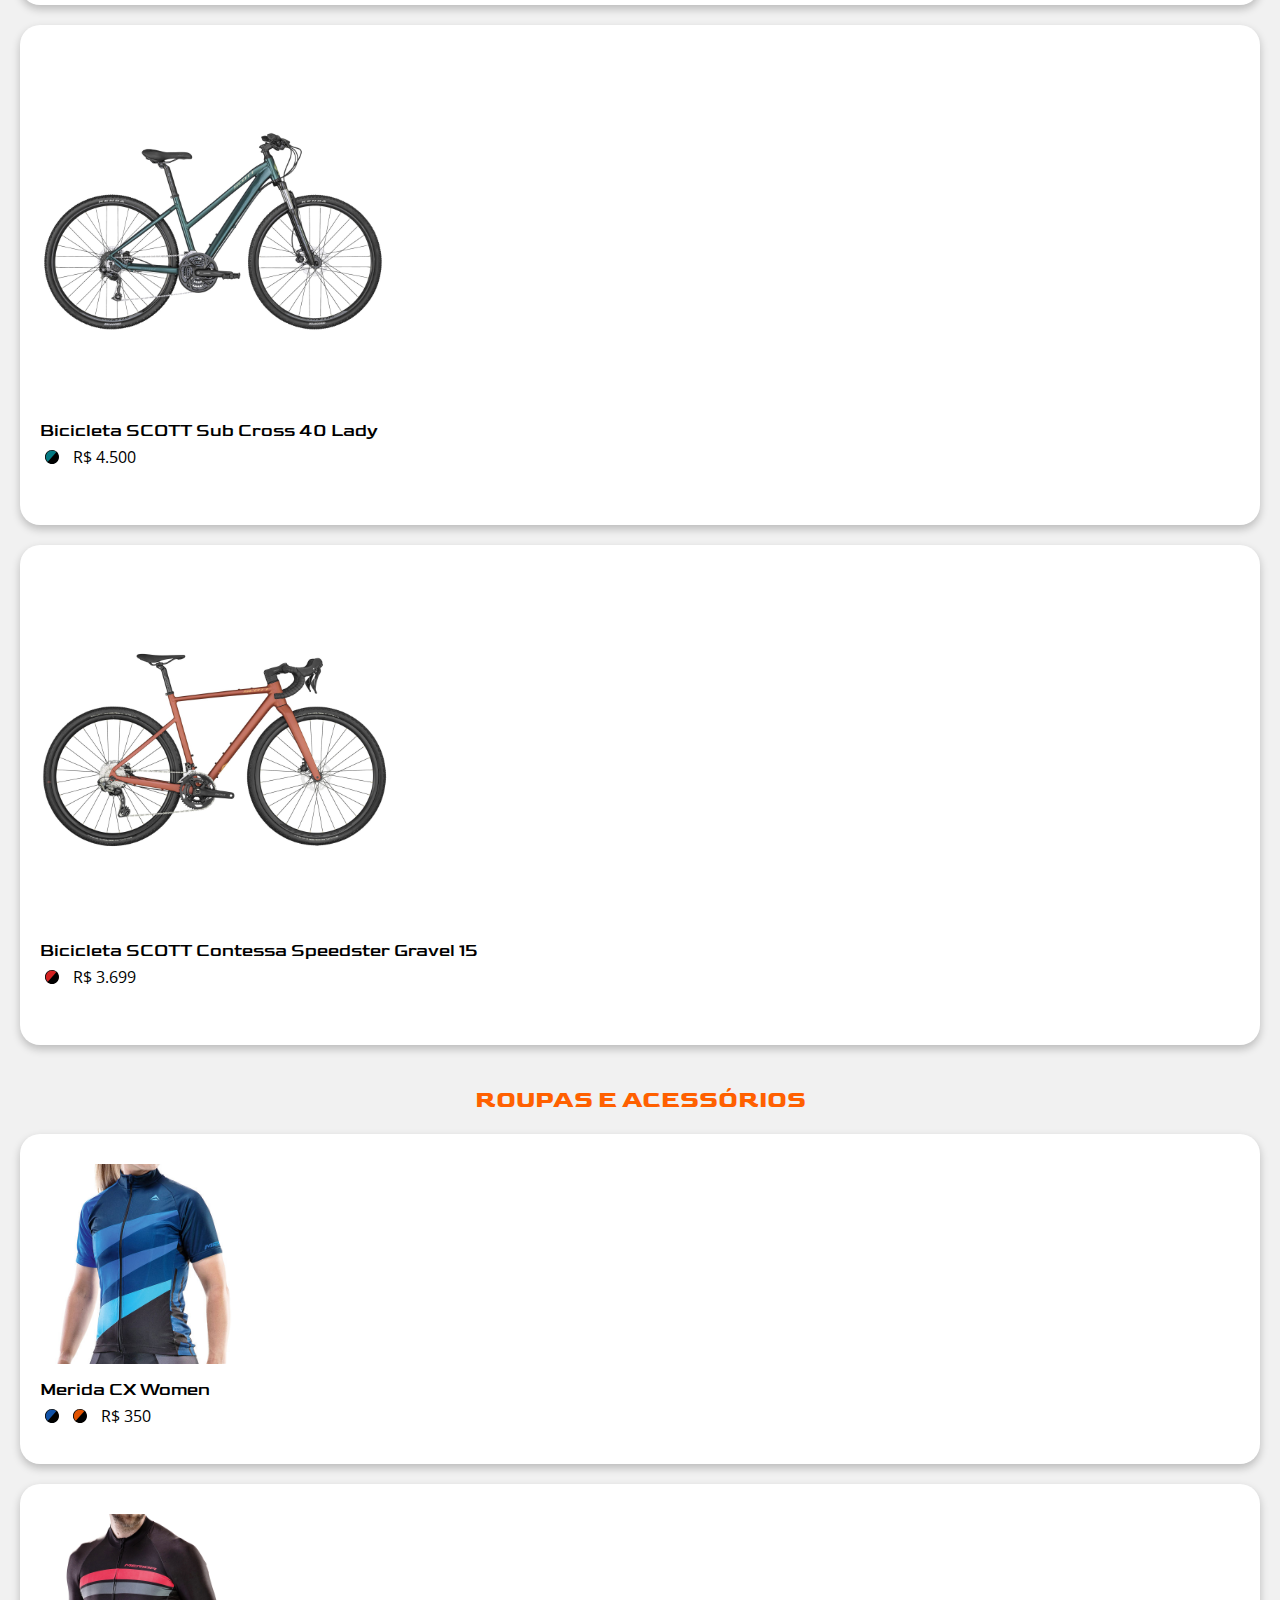
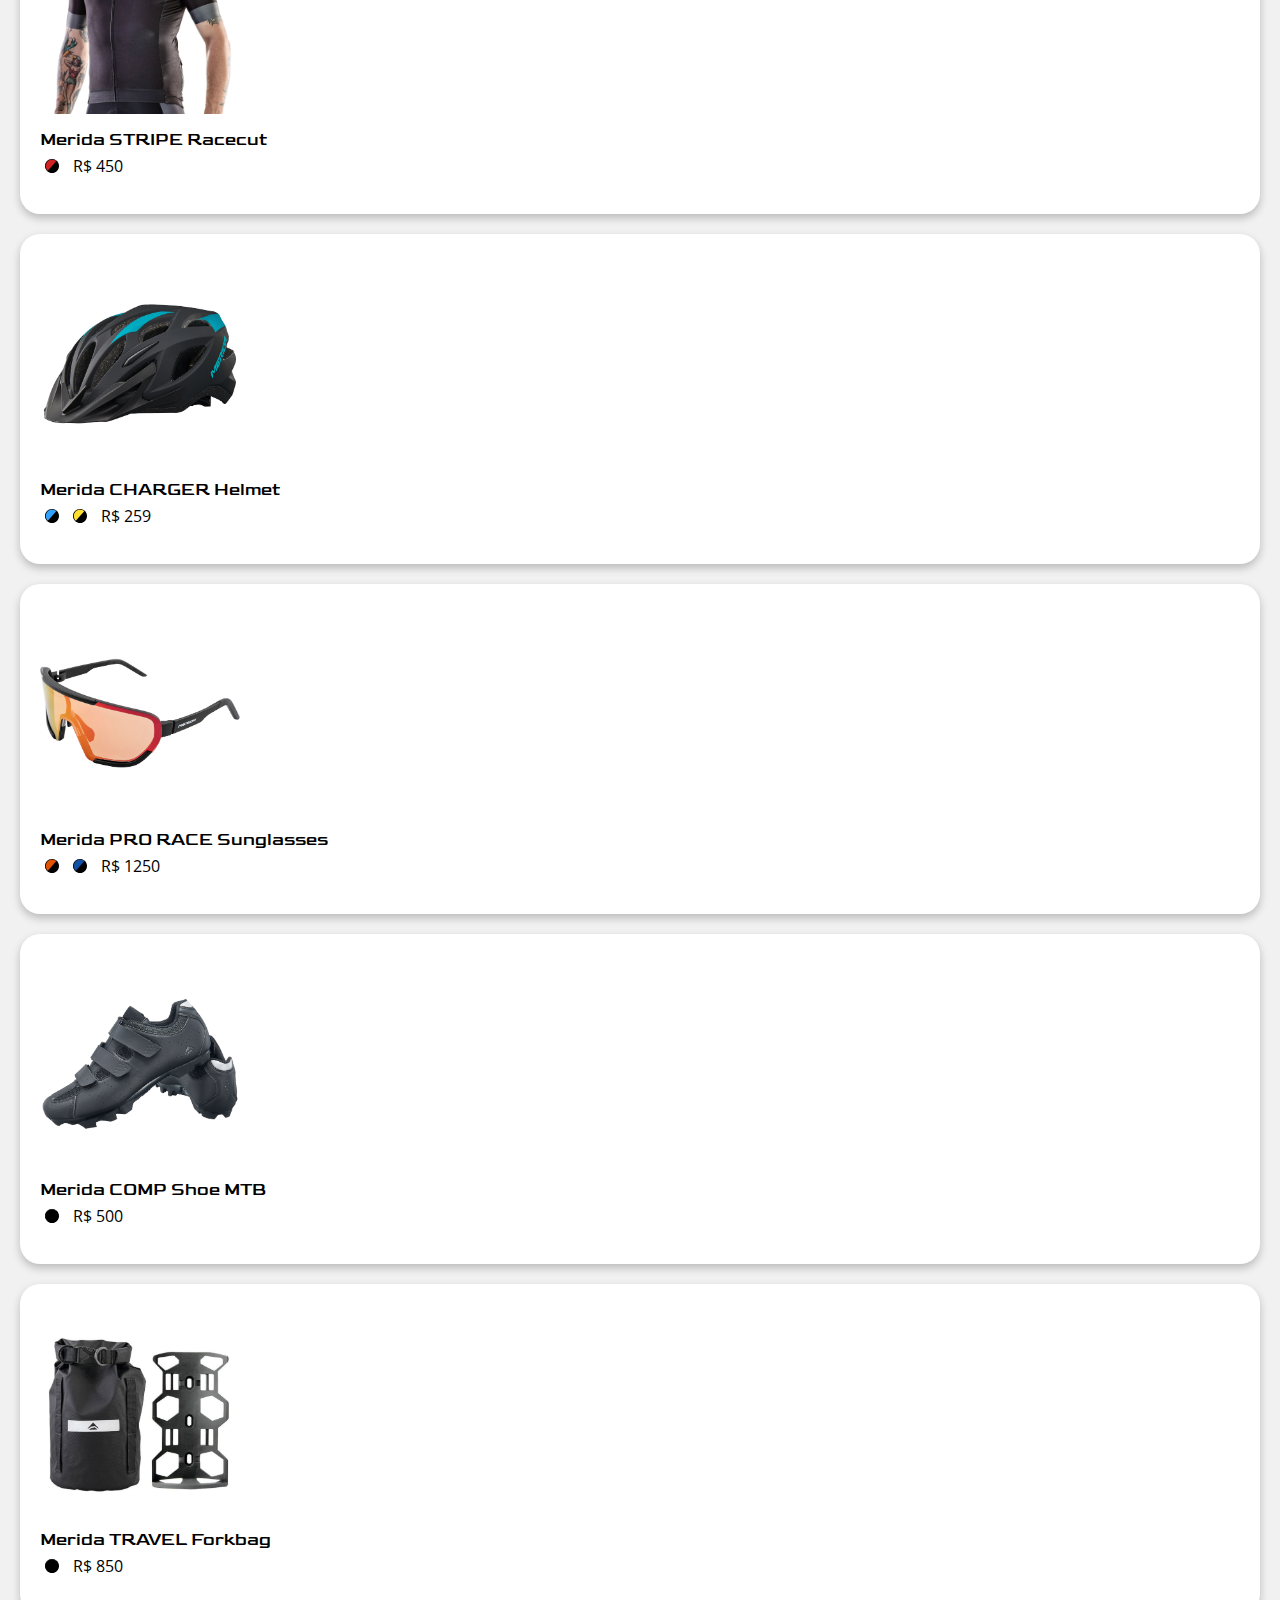
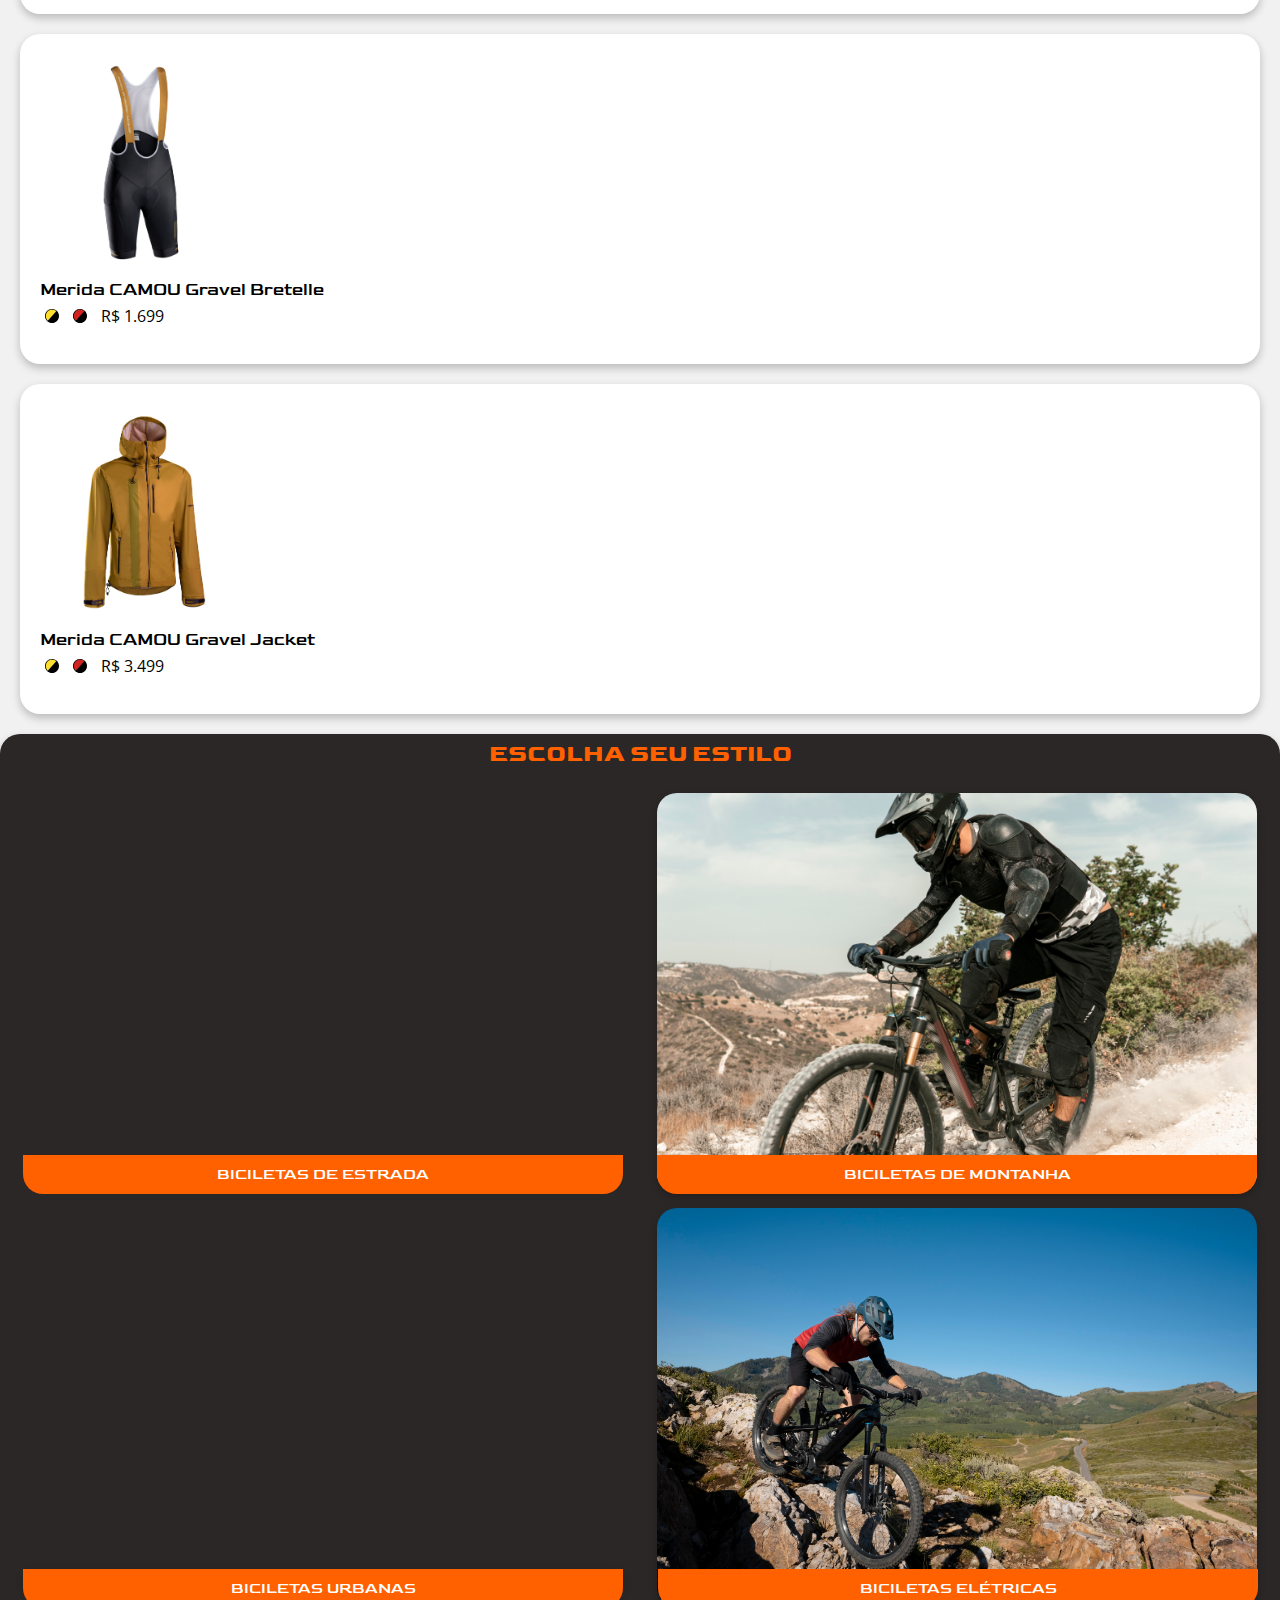
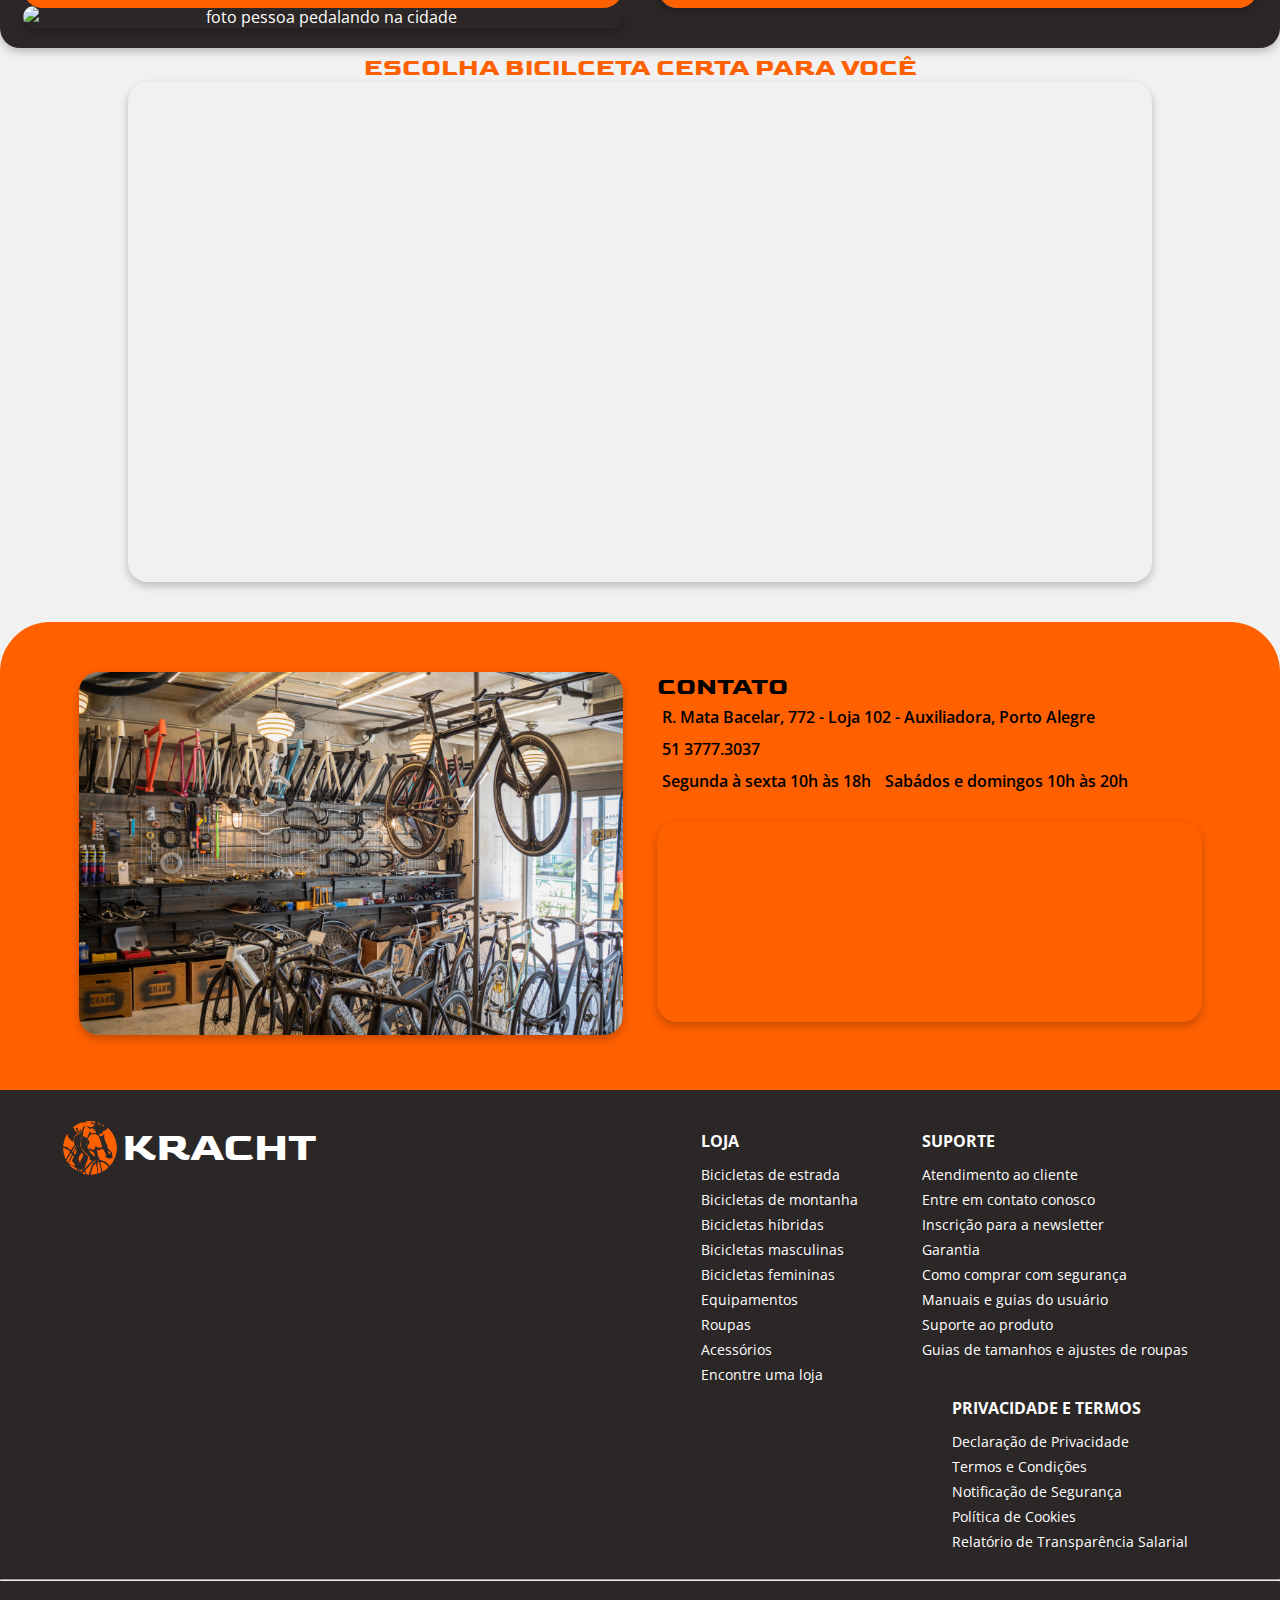
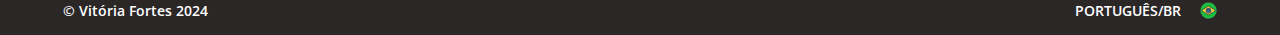
==== commit 43dbd31b: "ajusta icones e card" ====
--- a/index.html
+++ b/index.html
@@ -40,8 +40,8 @@
                 </ul>
                 <!-- ICONES -->
                 <div class="icones-nav">
-                    <a href="#"><img src="src/img/icone-lupa.svg" alt="icone lupa"></a>
-                    <a href="login.html"><img src="src/img/icone-login.svg" alt="icone pessoa"></a>
+                    <a href="login.html"><ion-icon name="search" class="icone-link"></ion-icon></a>
+                    <a href="login.html"><ion-icon name="person-circle-outline" class="icone-link"></ion-icon></a>
                 </div>
             </nav>
             <!-- FIM NAV -->
--- a/src/CSS/style.css
+++ b/src/CSS/style.css
@@ -166,6 +166,15 @@
         padding: 10px;
     }
 
+    .icone-link {
+        fill: var(--laranja);
+        font-size: 36px;
+    }
+
+    .icone-link:hover {
+        fill: var(--laranja-escuro);        
+    }
+
     /* CABEÇALHO E RODAPÉ*/
 
     .icone-logo {
--- a/src/CSS/index.css
+++ b/src/CSS/index.css
@@ -19,7 +19,7 @@
         background-color: var(--grafite-diluido);
         color: var(--off-white);
         width: 450px;
-        height: 400px;
+        height: 410px;
         padding: 30px;
         margin: 80px;
         border-radius: 20px;
@@ -28,7 +28,7 @@
 
     .fundo-info-bike a {
         position: absolute;
-        top: 400px;
+        top: 410px;
     }
 
     .artigo-info-bike h2 {
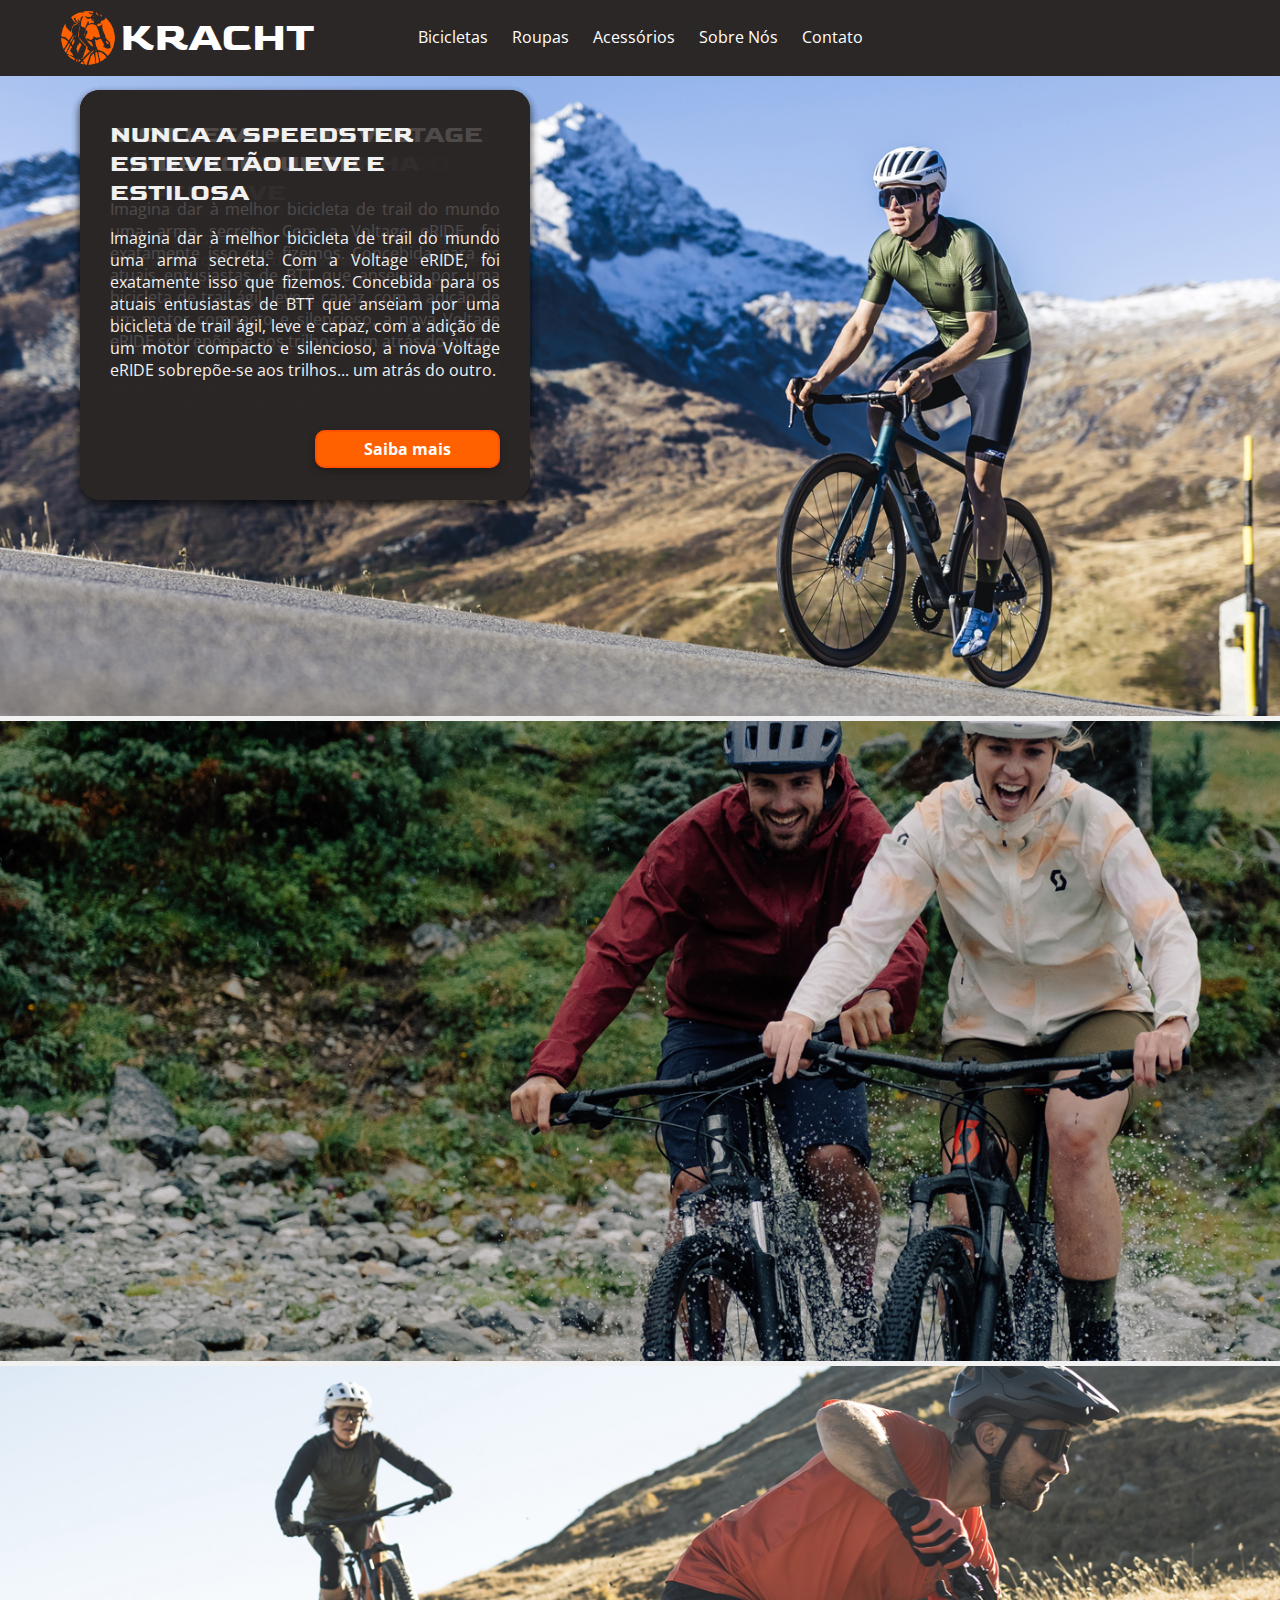
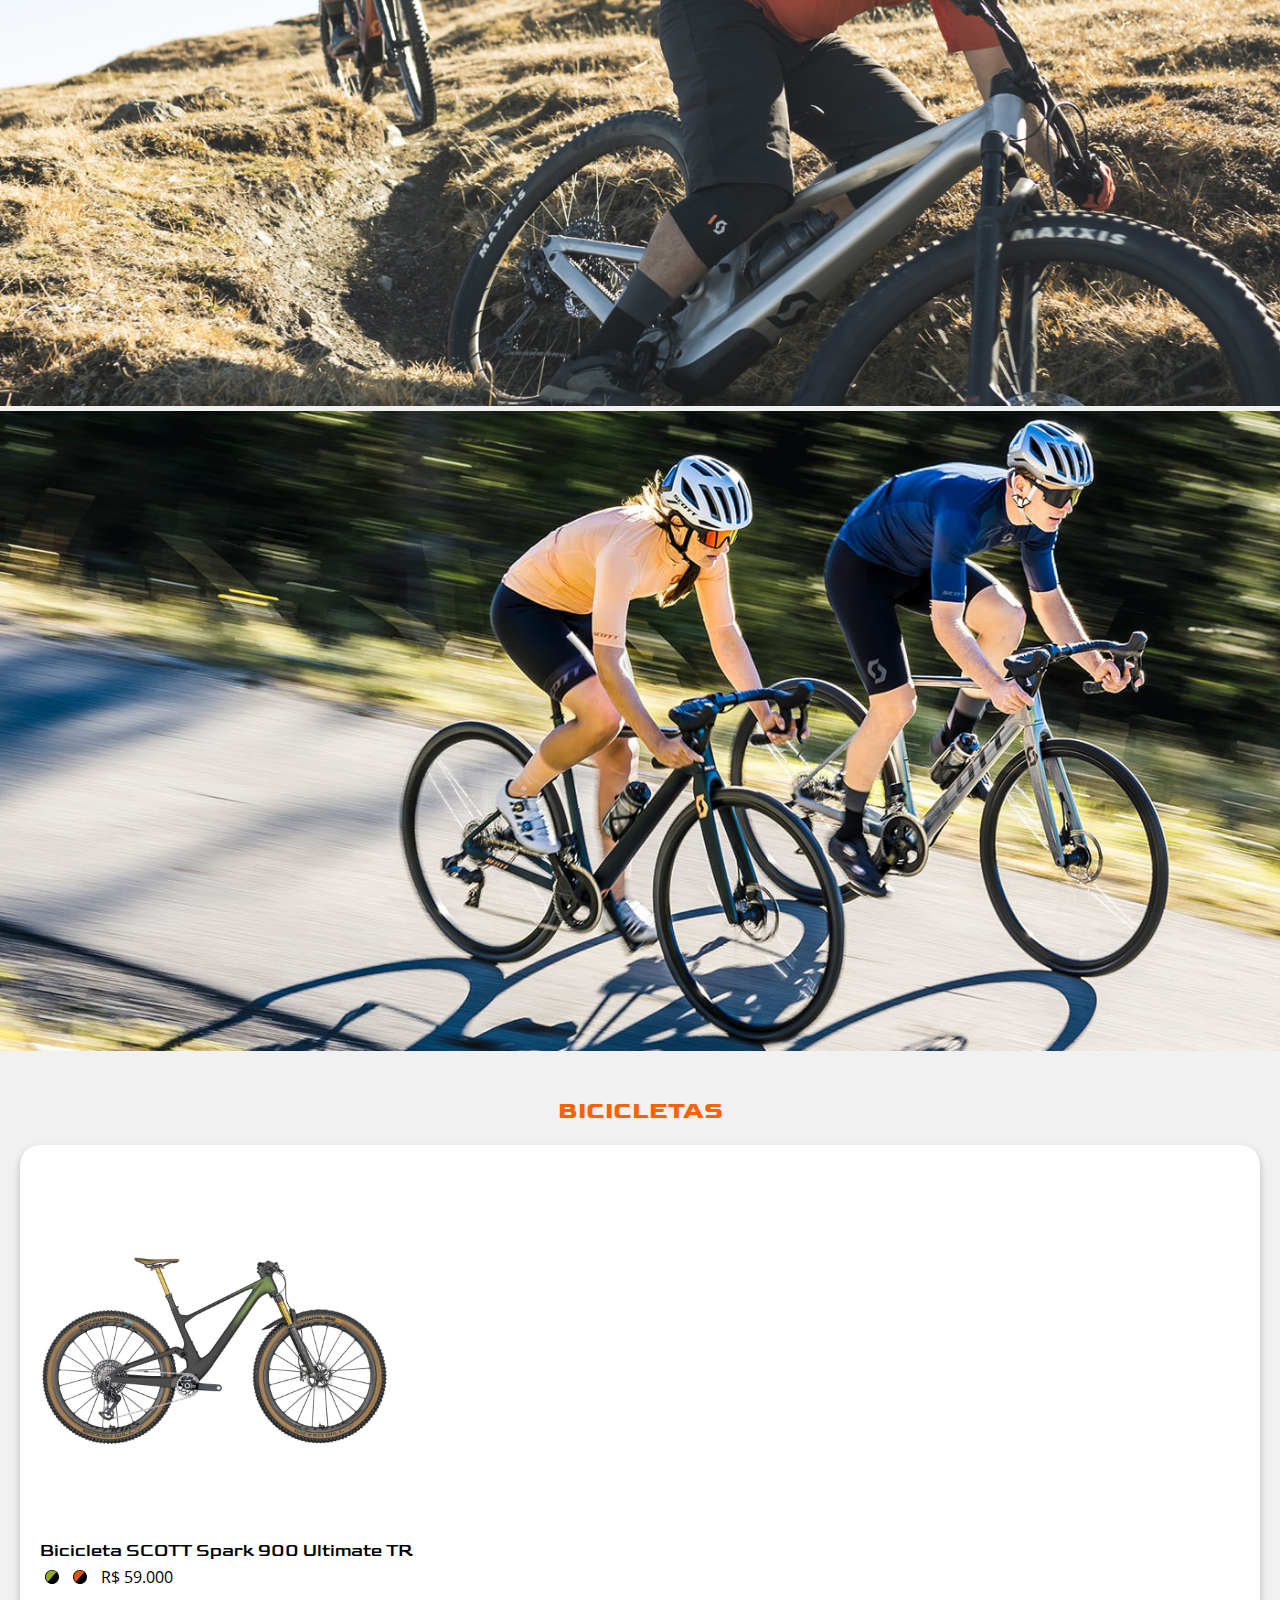
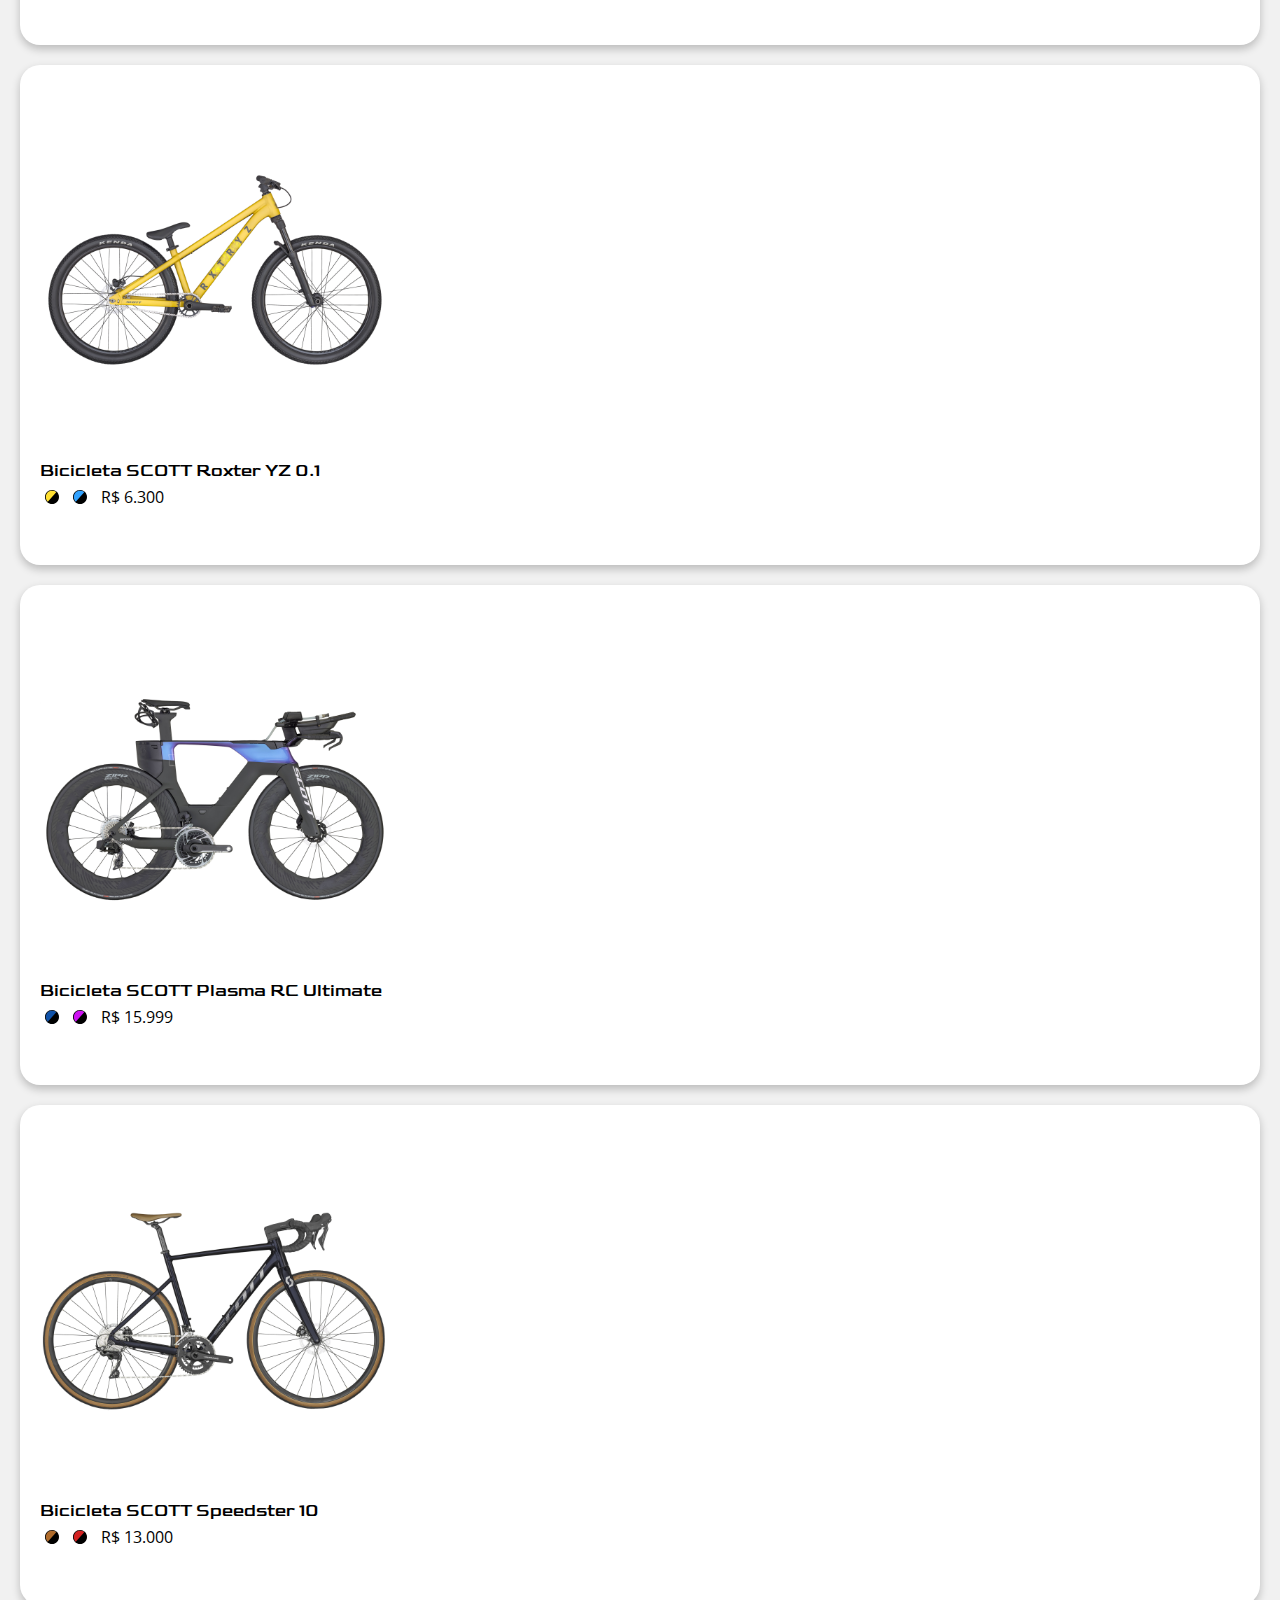
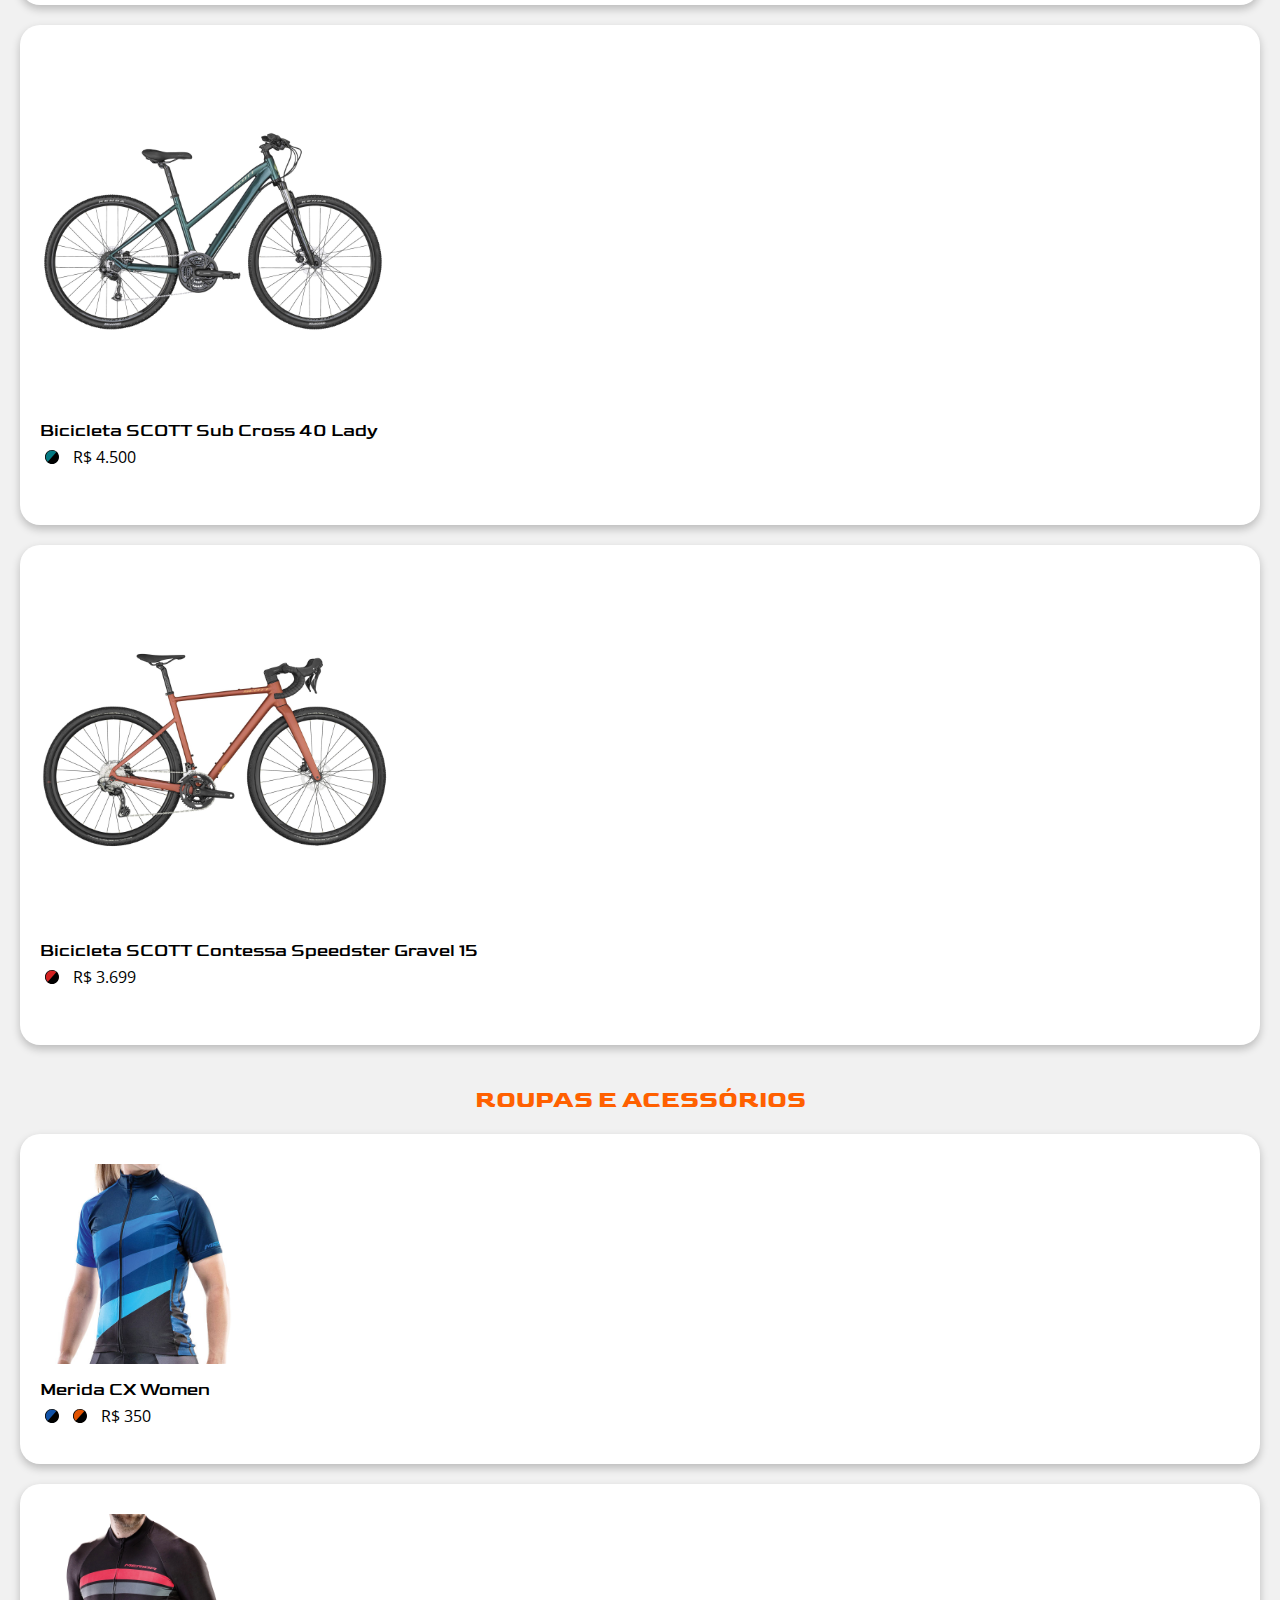
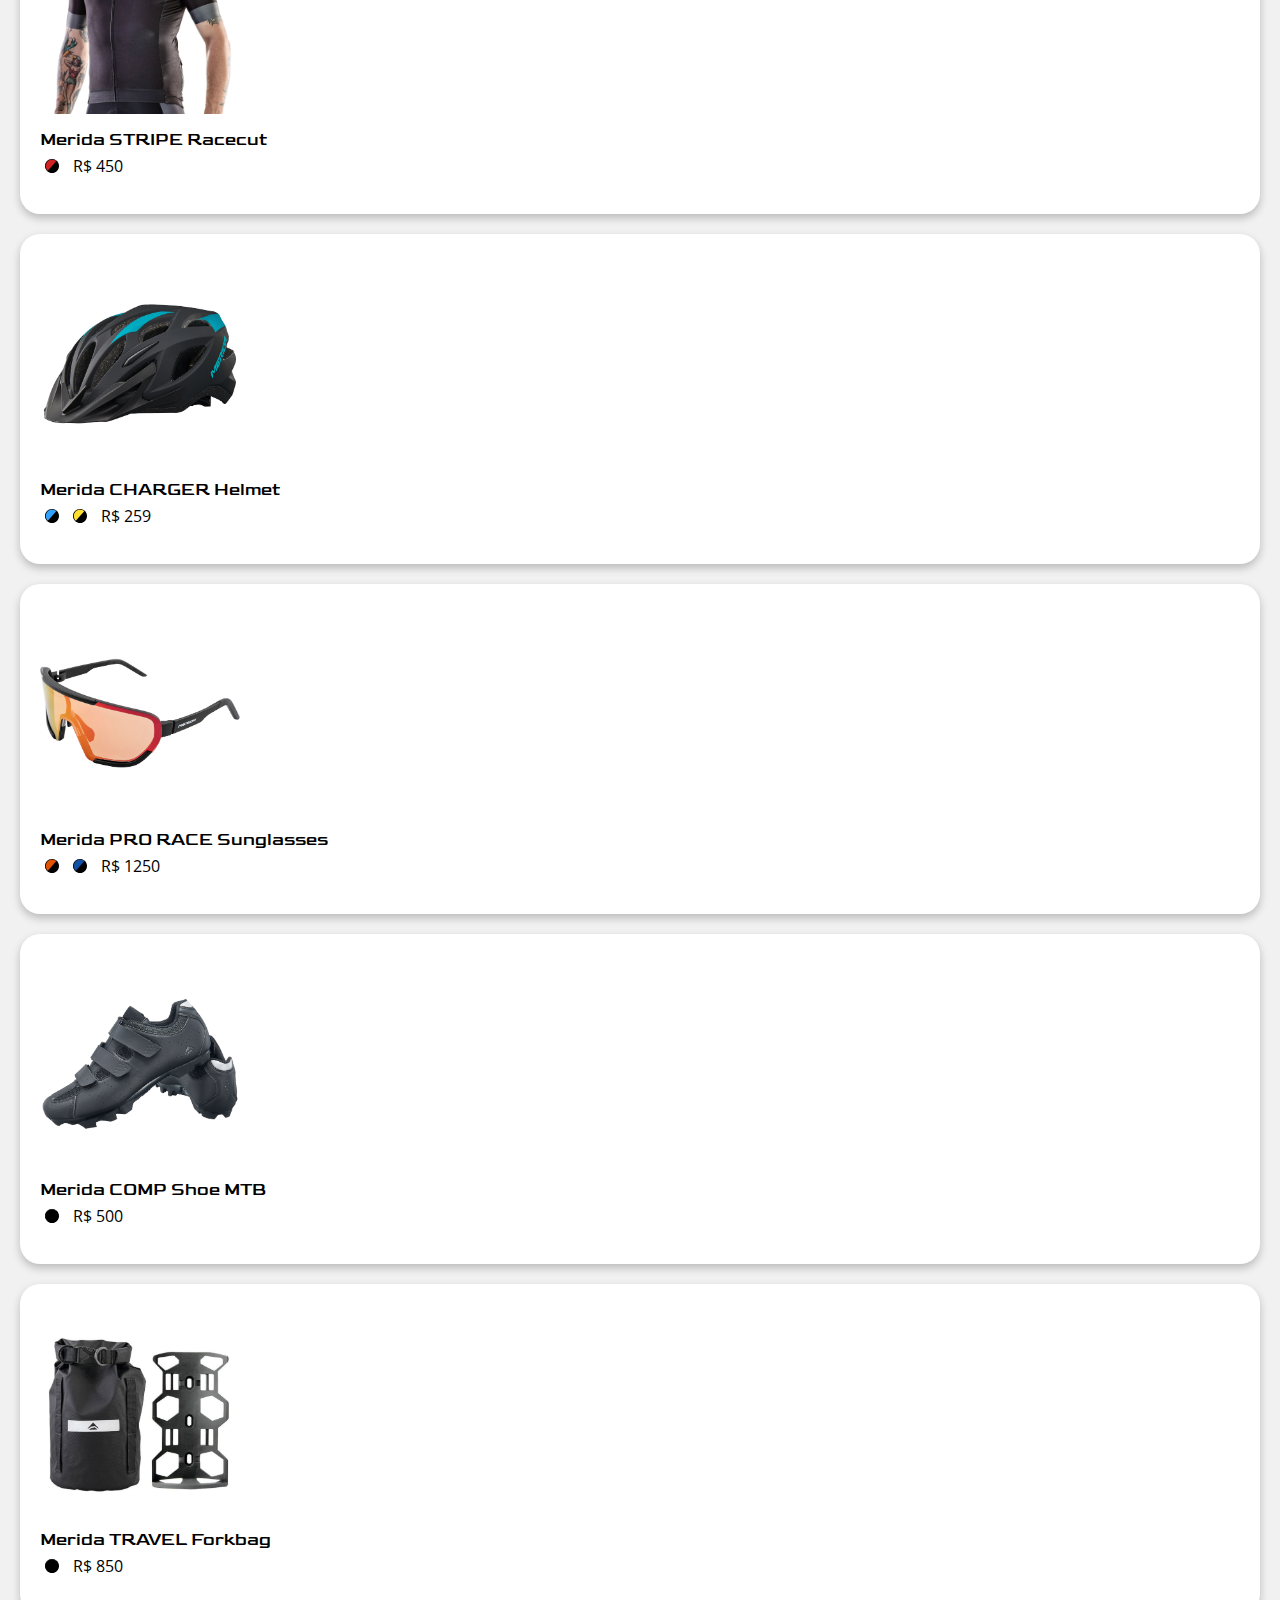
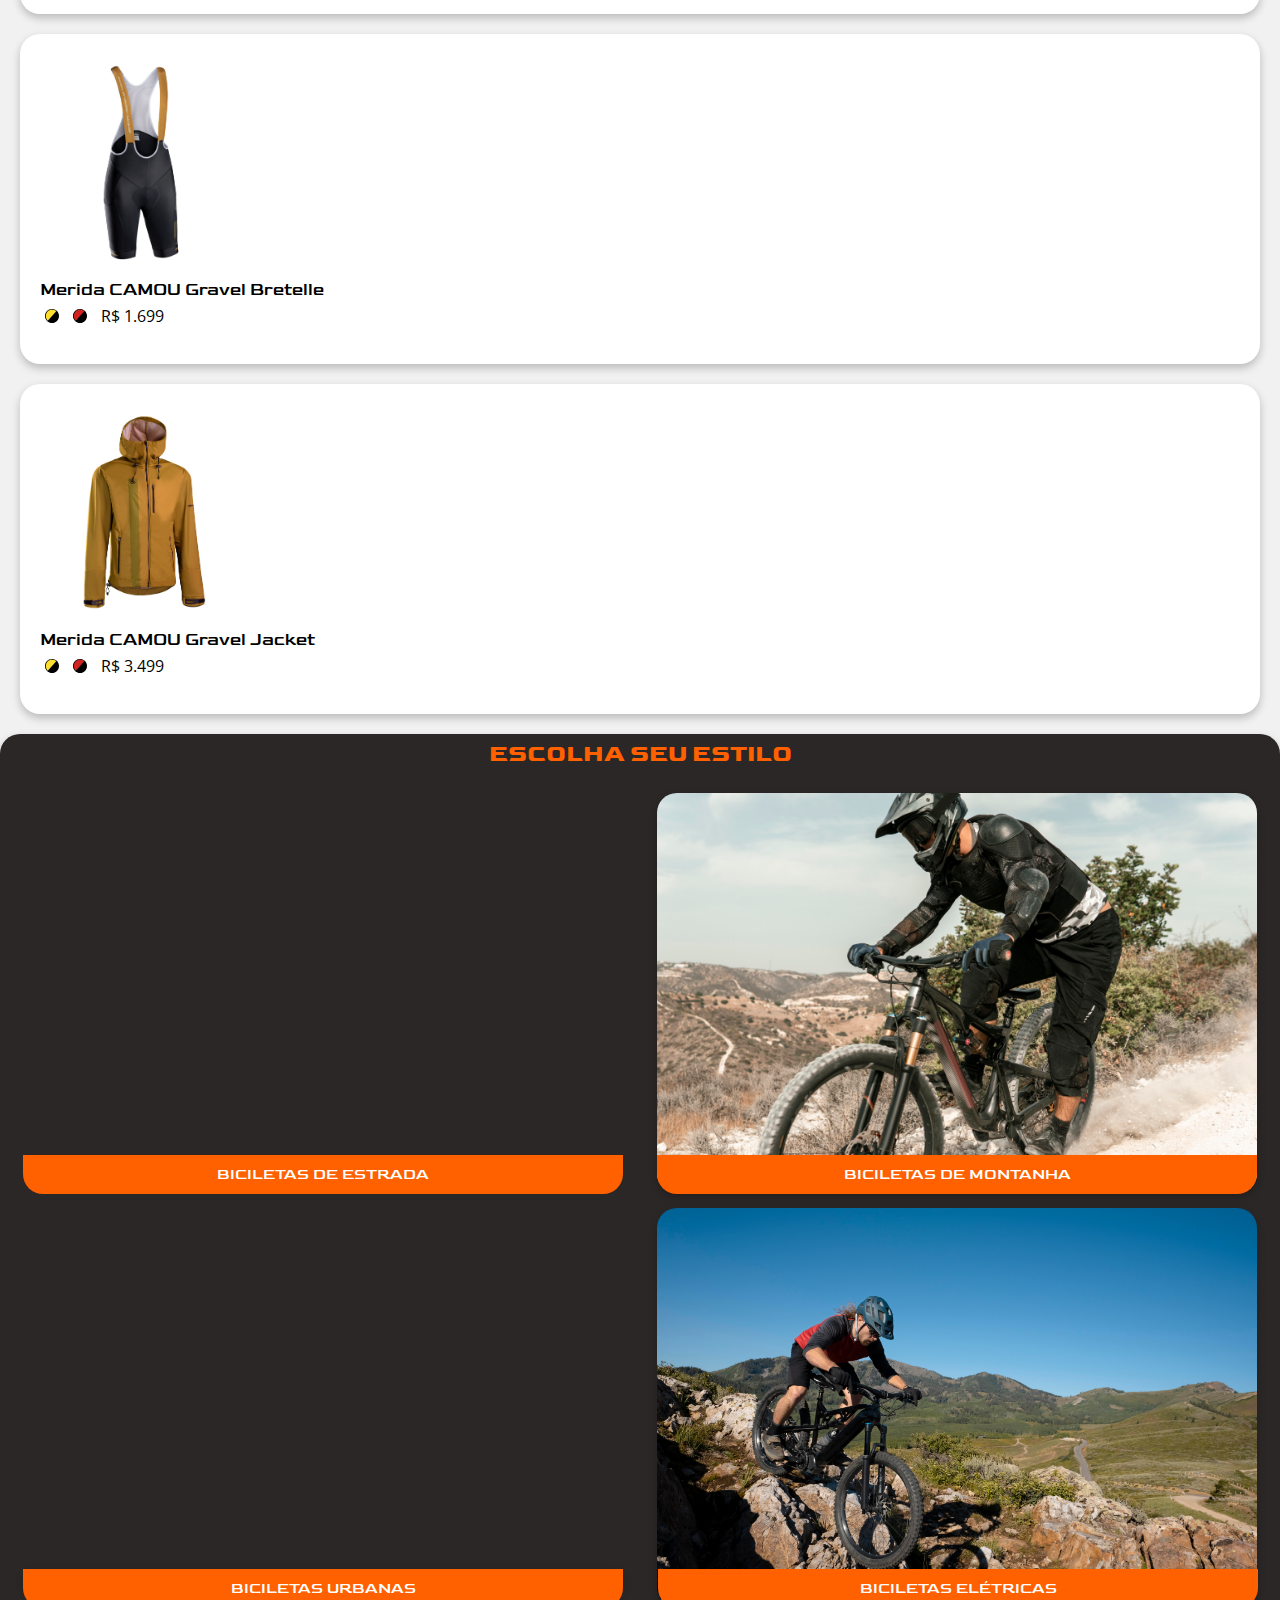
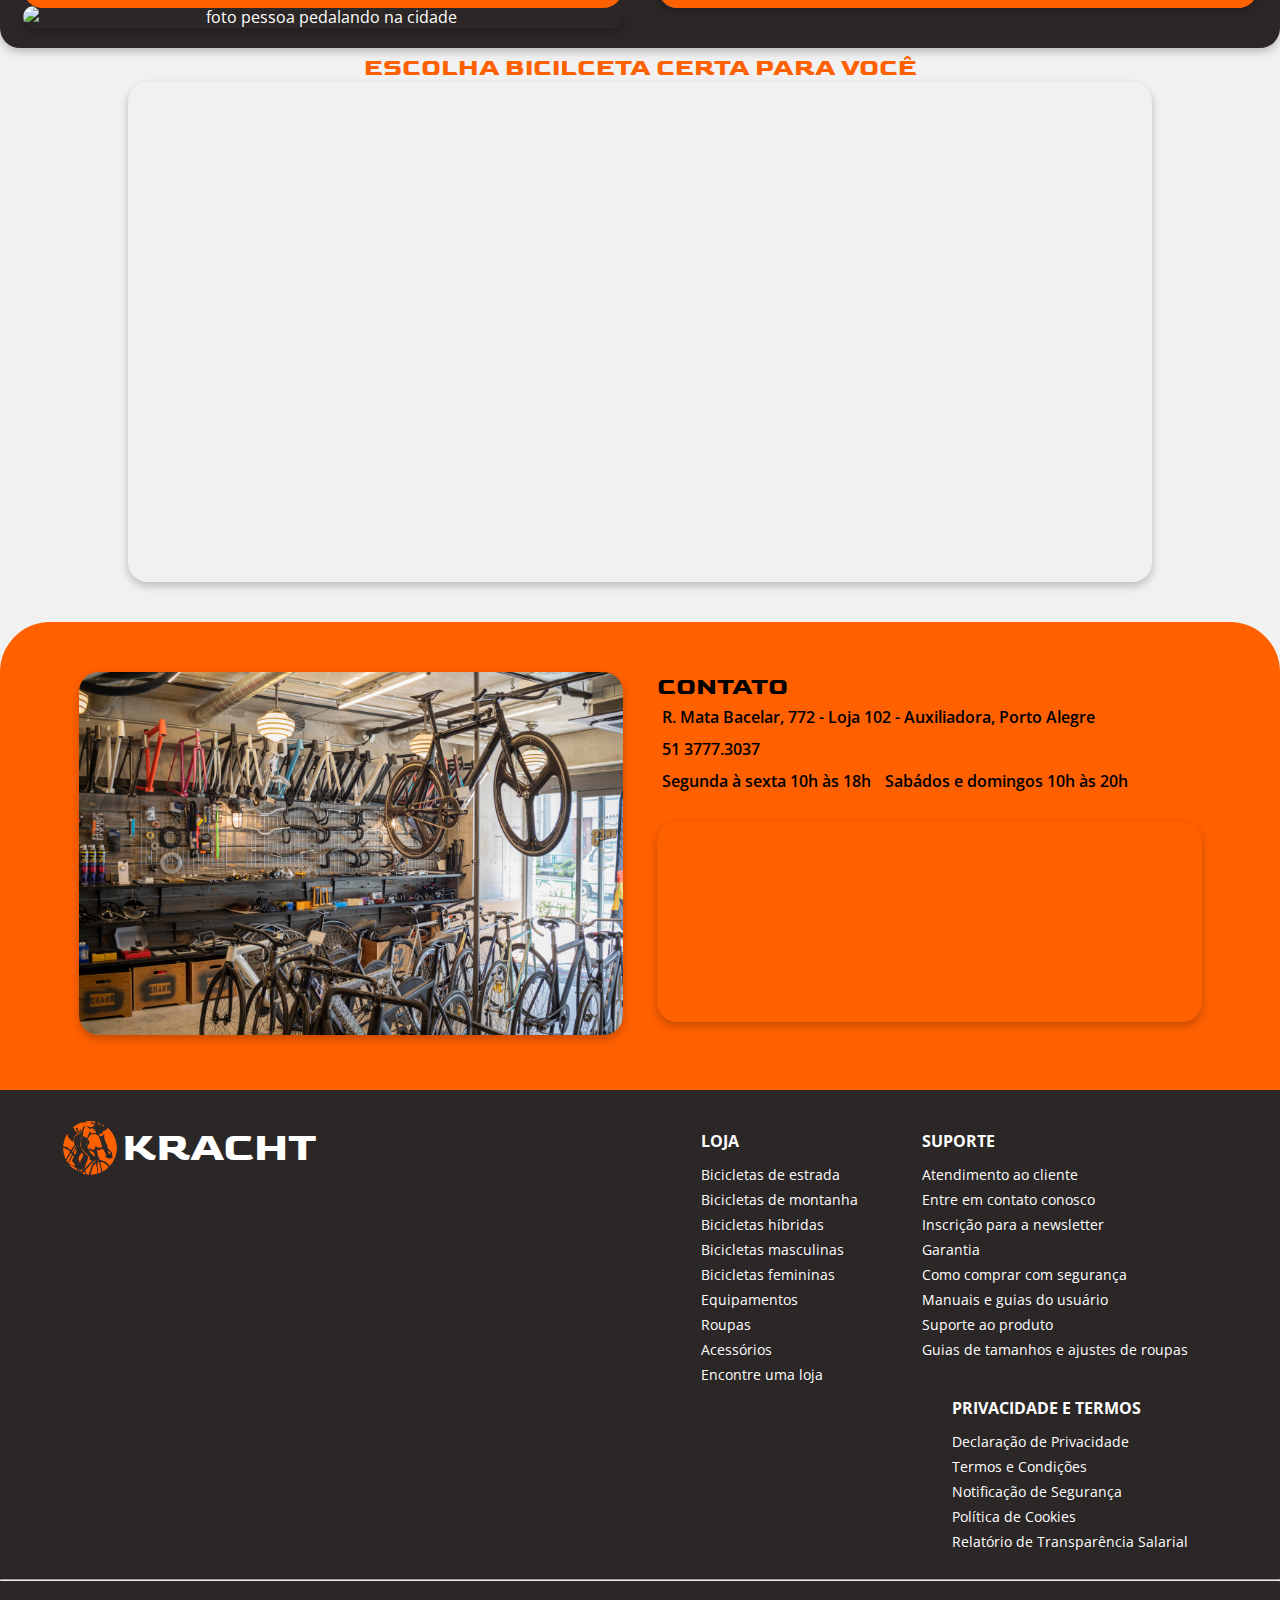
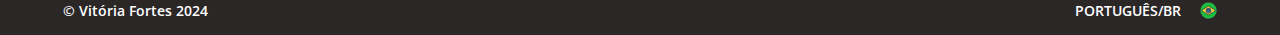
==== commit dba7260a: "justando tag css" ====
--- a/index.html
+++ b/index.html
@@ -401,27 +401,27 @@
                         <ul class="icone-links-ul">
                             <li class="icone-links-li">
                                 <a href="https://github.com/fortesvitoria/kracht">
-                                    <ion-icon class="icone-footer" name="logo-github"></ion-icon>
+                                    <ion-icon class="icone-link" name="logo-github"></ion-icon>
                                 </a>
                             </li>
                             <li class="icone-links-li">
                                 <a href="https://facebook.com">
-                                    <ion-icon class="icone-footer" name="logo-facebook"></ion-icon>
+                                    <ion-icon class="icone-link" name="logo-facebook"></ion-icon>
                                 </a>
                             </li>
                             <li class="icone-links-li">
                                 <a href="https://instagram.com">
-                                    <ion-icon class="icone-footer" name="logo-instagram"></ion-icon>
+                                    <ion-icon class="icone-link" name="logo-instagram"></ion-icon>
                                 </a>
                             </li>
                             <li class="icone-links-li">
                                 <a href="https://youtube.com">
-                                    <ion-icon class="icone-footer" name="logo-youtube"></ion-icon>
+                                    <ion-icon class="icone-link" name="logo-youtube"></ion-icon>
                                 </a>
                             </li>
                             <li class="icone-links-li">
                                 <a href="https://tiktok.com">
-                                    <ion-icon class="icone-footer" name="logo-tiktok"></ion-icon>
+                                    <ion-icon class="icone-link" name="logo-tiktok"></ion-icon>
                                 </a>
                             </li>
                         </ul>
--- a/src/CSS/style.css
+++ b/src/CSS/style.css
@@ -16,7 +16,7 @@
     --grafite-diluido: #2c2727d3;
     --branco: #FFF;
     --off-white: #F1F1F1;
-    --laranja-escuro: #dc5800;
+    --laranja-escuro: #ff5100;
     --laranja: #FF6000;
     --shadow: rgba(0, 0, 0, 0.226);
 }
@@ -166,6 +166,51 @@
         padding: 10px;
     }
 
+
+    /* CABEÇALHO E RODAPÉ*/
+
+
+    .icone-logo {
+        width: 56px;
+    }
+
+    .logo-div {
+        text-align: start;
+        width: 25%;
+    }
+
+    .logo-div img,
+    h1,
+    .div-logo-rodape h2 {
+        vertical-align: middle;
+    }
+
+    h1,
+    footer h2 {
+        color: var(--branco);
+        font-size: 40px;
+        text-transform: uppercase;
+        display: inline-block;
+    }
+
+    .link-li a {
+        border-bottom: solid 2px transparent;
+    }
+
+    .link-li a:hover {
+        border-bottom: solid 2px var(--laranja);
+    }
+
+    .icones-nav {
+        width: 25%;
+        text-align: end;
+        display: inline-block;
+    }
+
+    .icones-nav img {
+        vertical-align: middle;
+    }
+
     .icone-link {
         fill: var(--laranja);
         font-size: 36px;
@@ -173,49 +218,6 @@
 
     .icone-link:hover {
         fill: var(--laranja-escuro);        
-    }
-
-    /* CABEÇALHO E RODAPÉ*/
-
-    .icone-logo {
-        width: 56px;
-    }
-
-    .logo-div {
-        text-align: start;
-        width: 25%;
-    }
-
-    .logo-div img,
-    h1,
-    .div-logo-rodape h2 {
-        vertical-align: middle;
-    }
-
-    h1,
-    footer h2 {
-        color: var(--branco);
-        font-size: 40px;
-        text-transform: uppercase;
-        display: inline-block;
-    }
-
-    .link-li a {
-        border-bottom: solid 2px transparent;
-    }
-
-    .link-li a:hover {
-        border-bottom: solid 2px var(--laranja);
-    }
-
-    .icones-nav {
-        width: 25%;
-        text-align: end;
-        display: inline-block;
-    }
-
-    .icones-nav img {
-        vertical-align: middle;
     }
 
     hr {
@@ -254,16 +256,6 @@
         padding: 0 8px;
     }
 
-    .icone-footer {
-        fill: var(--laranja);
-        font-size: 36px;
-    }
-
-    .icone-footer:hover {
-        fill: var(--laranja-escuro);        
-    }
-
-
     footer .logo-div {
         width: 100%;
     }
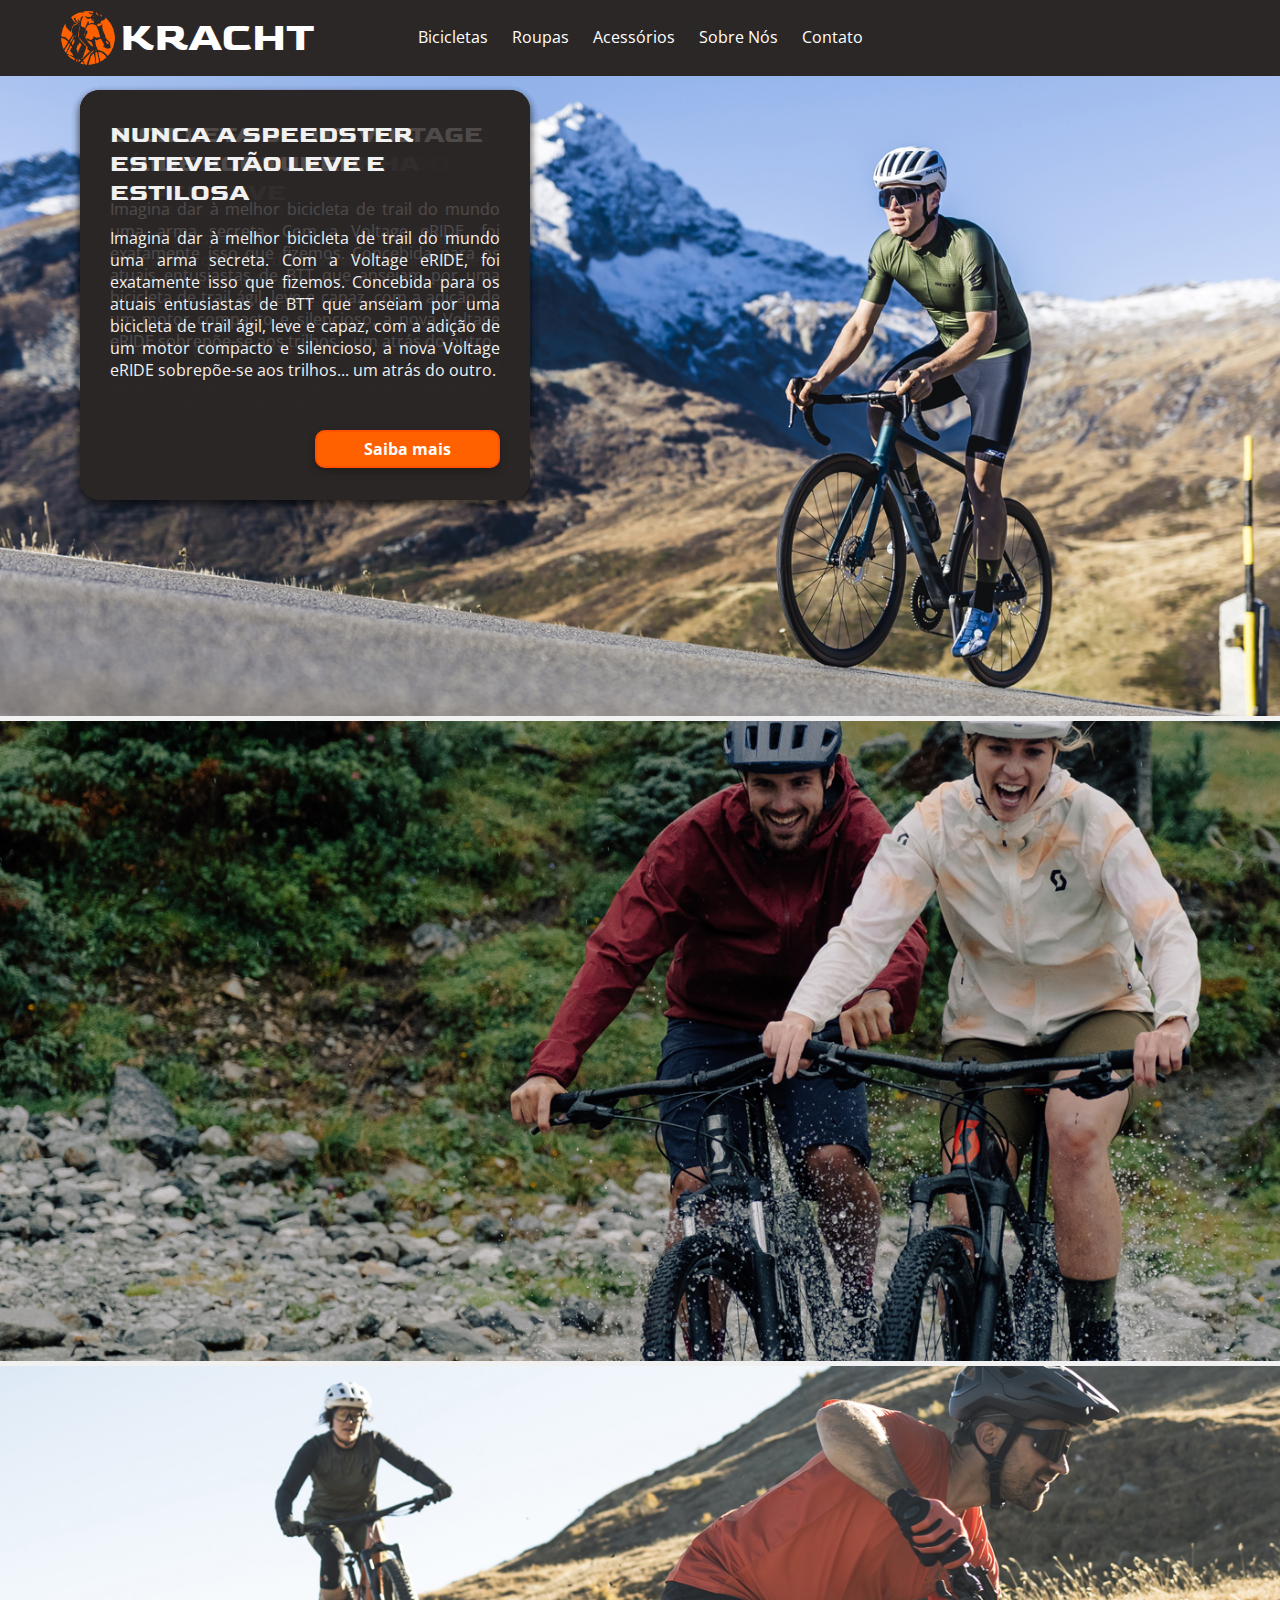
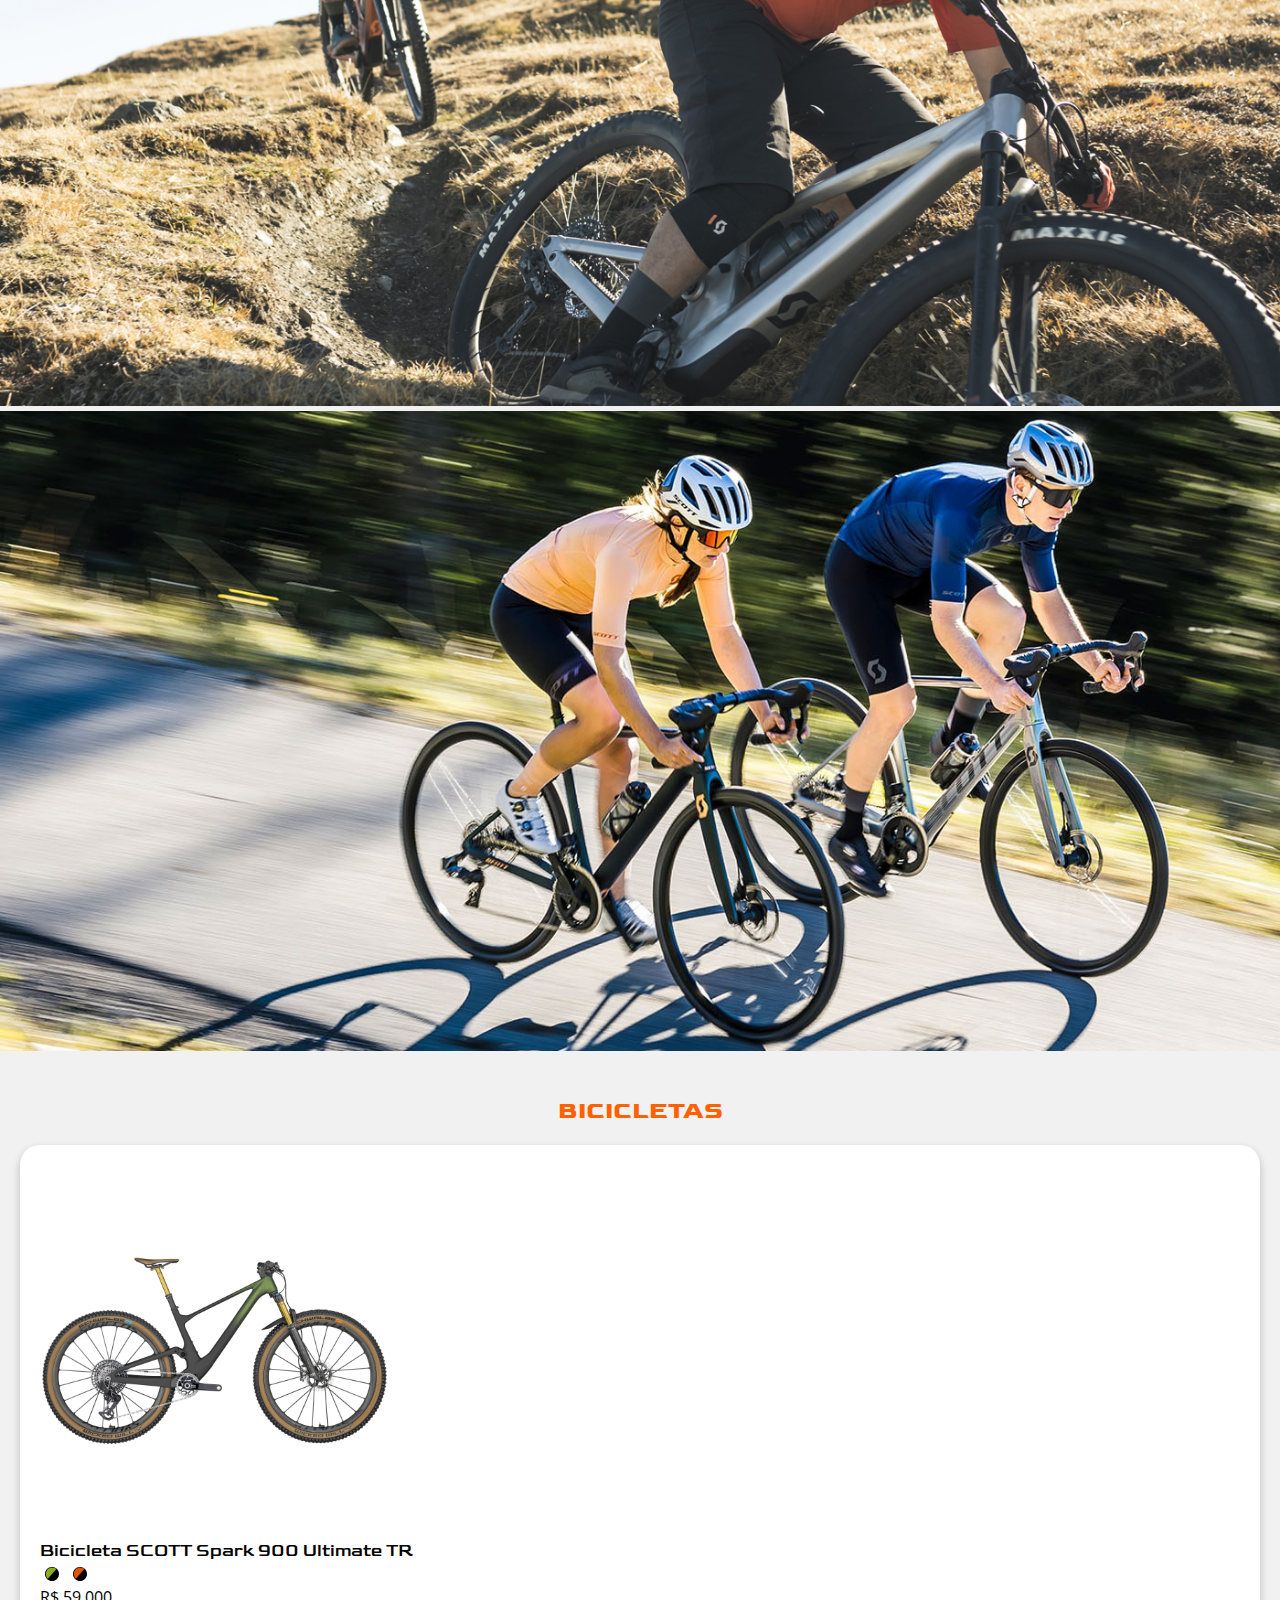
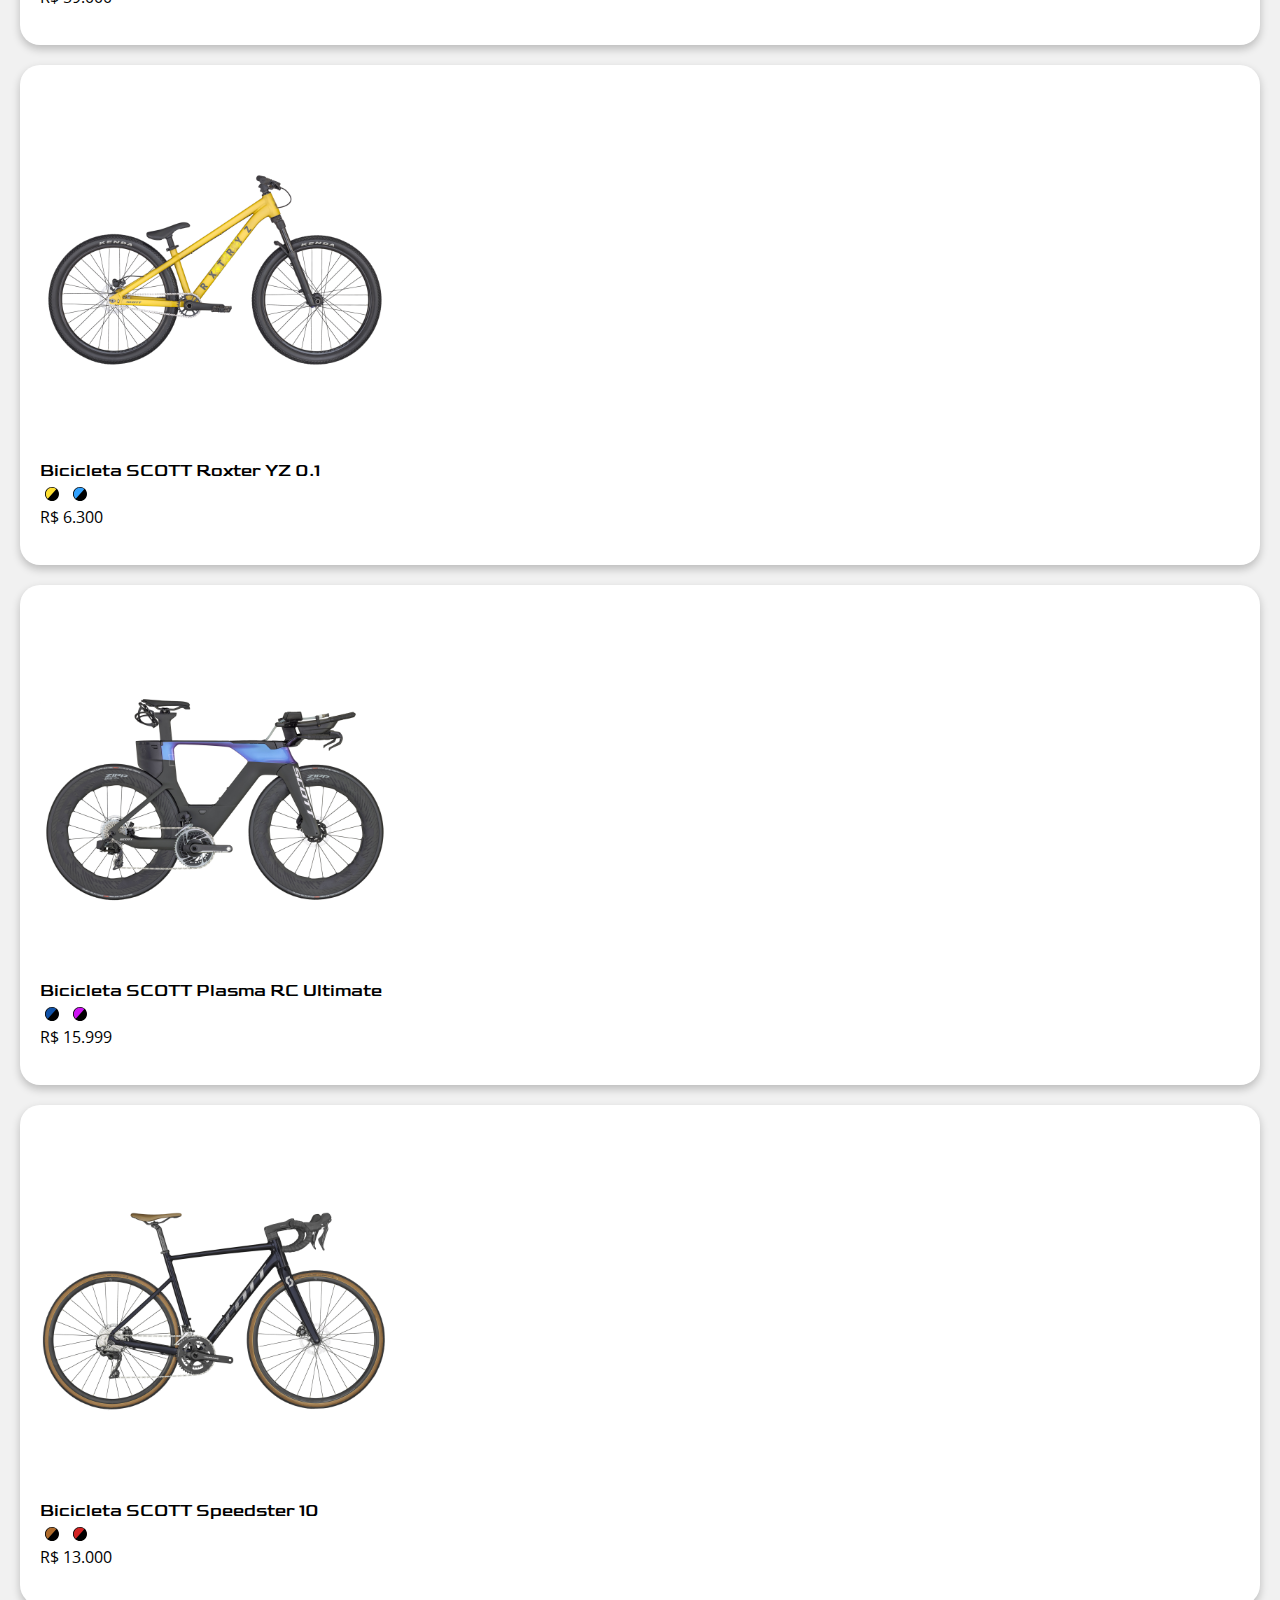
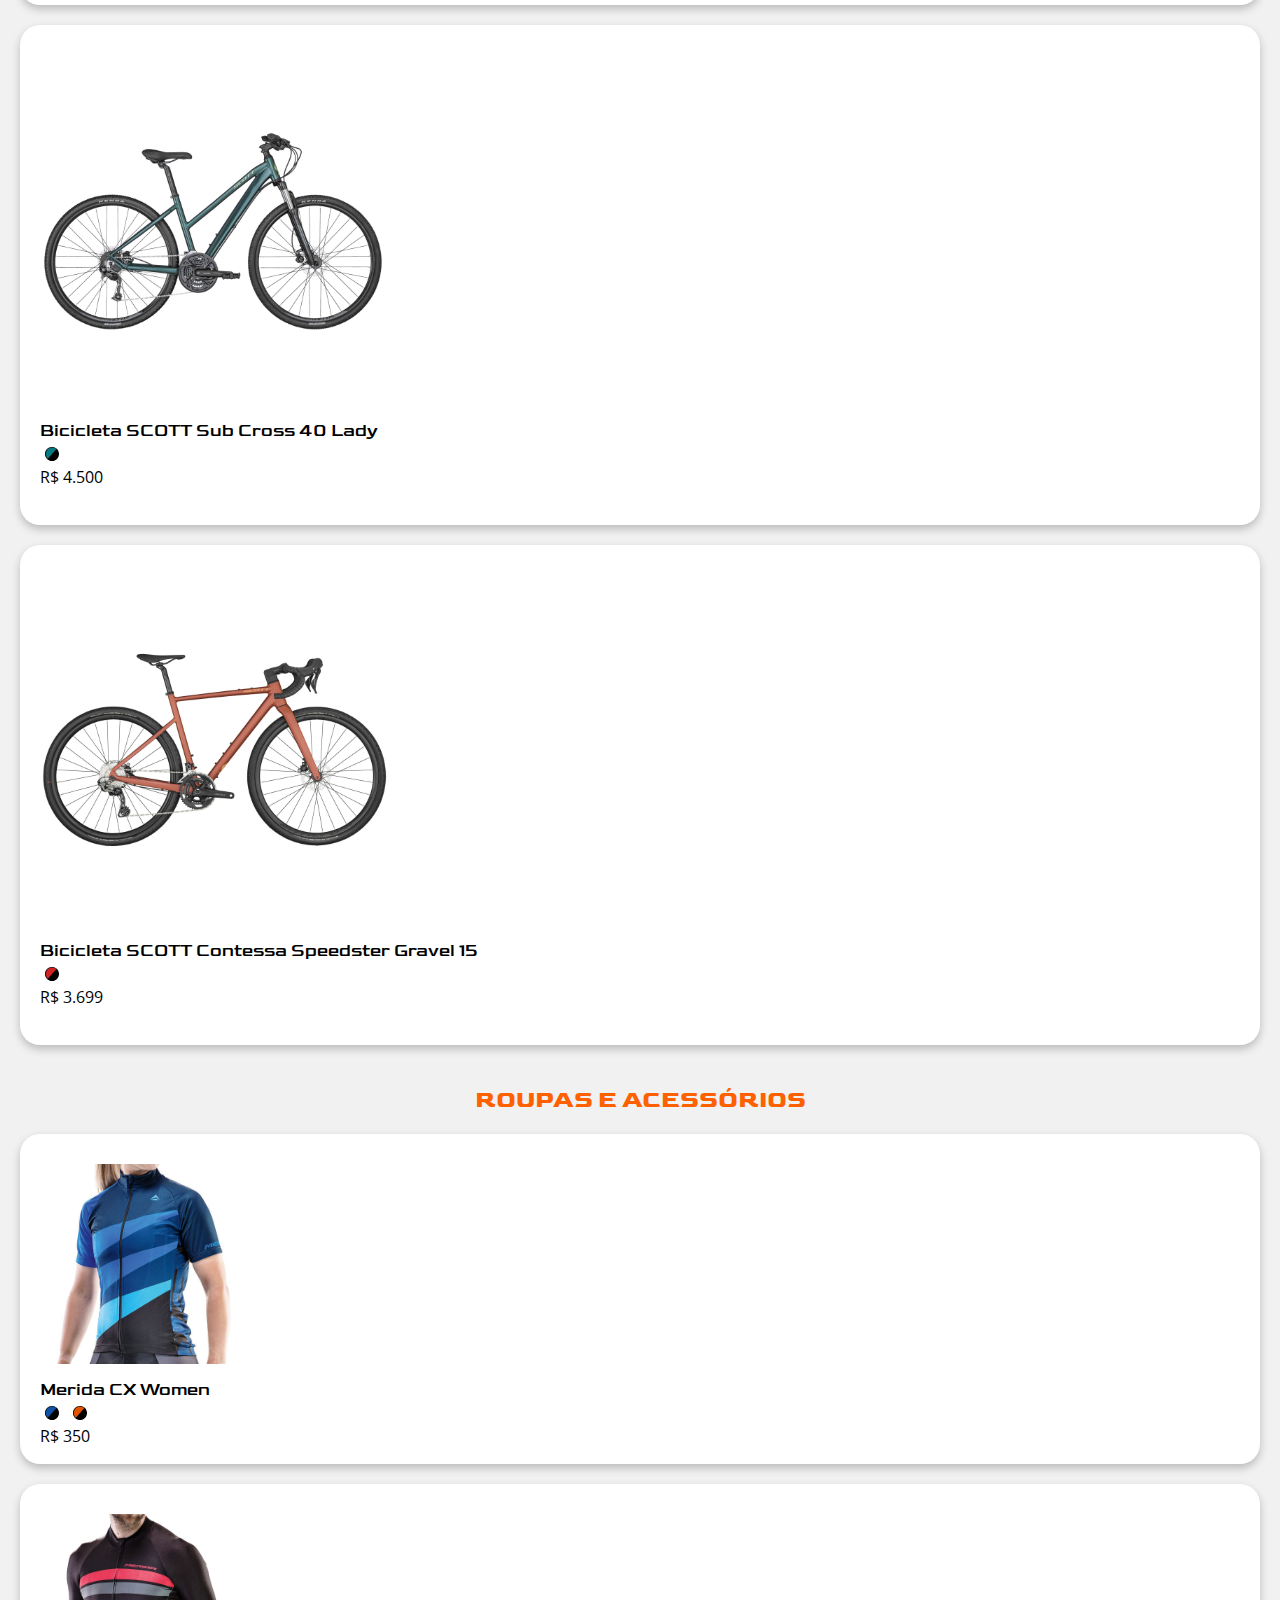
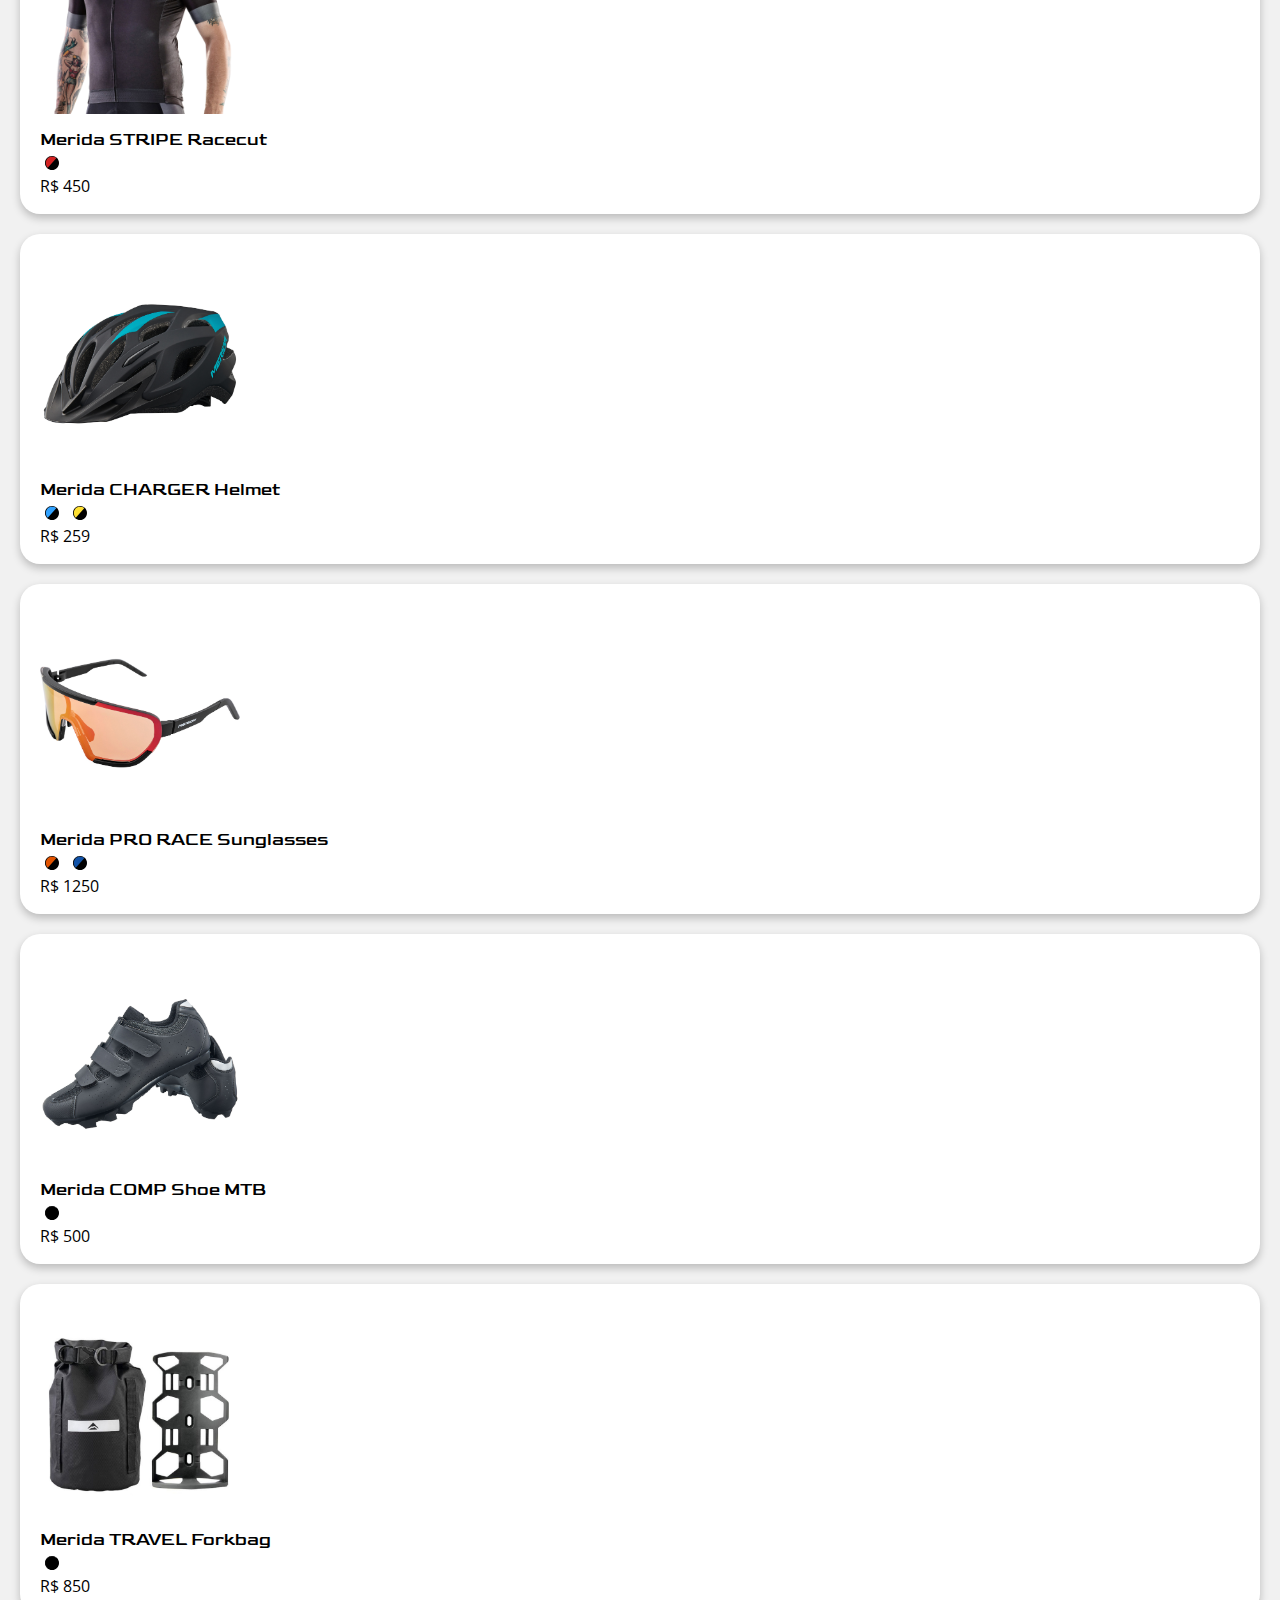
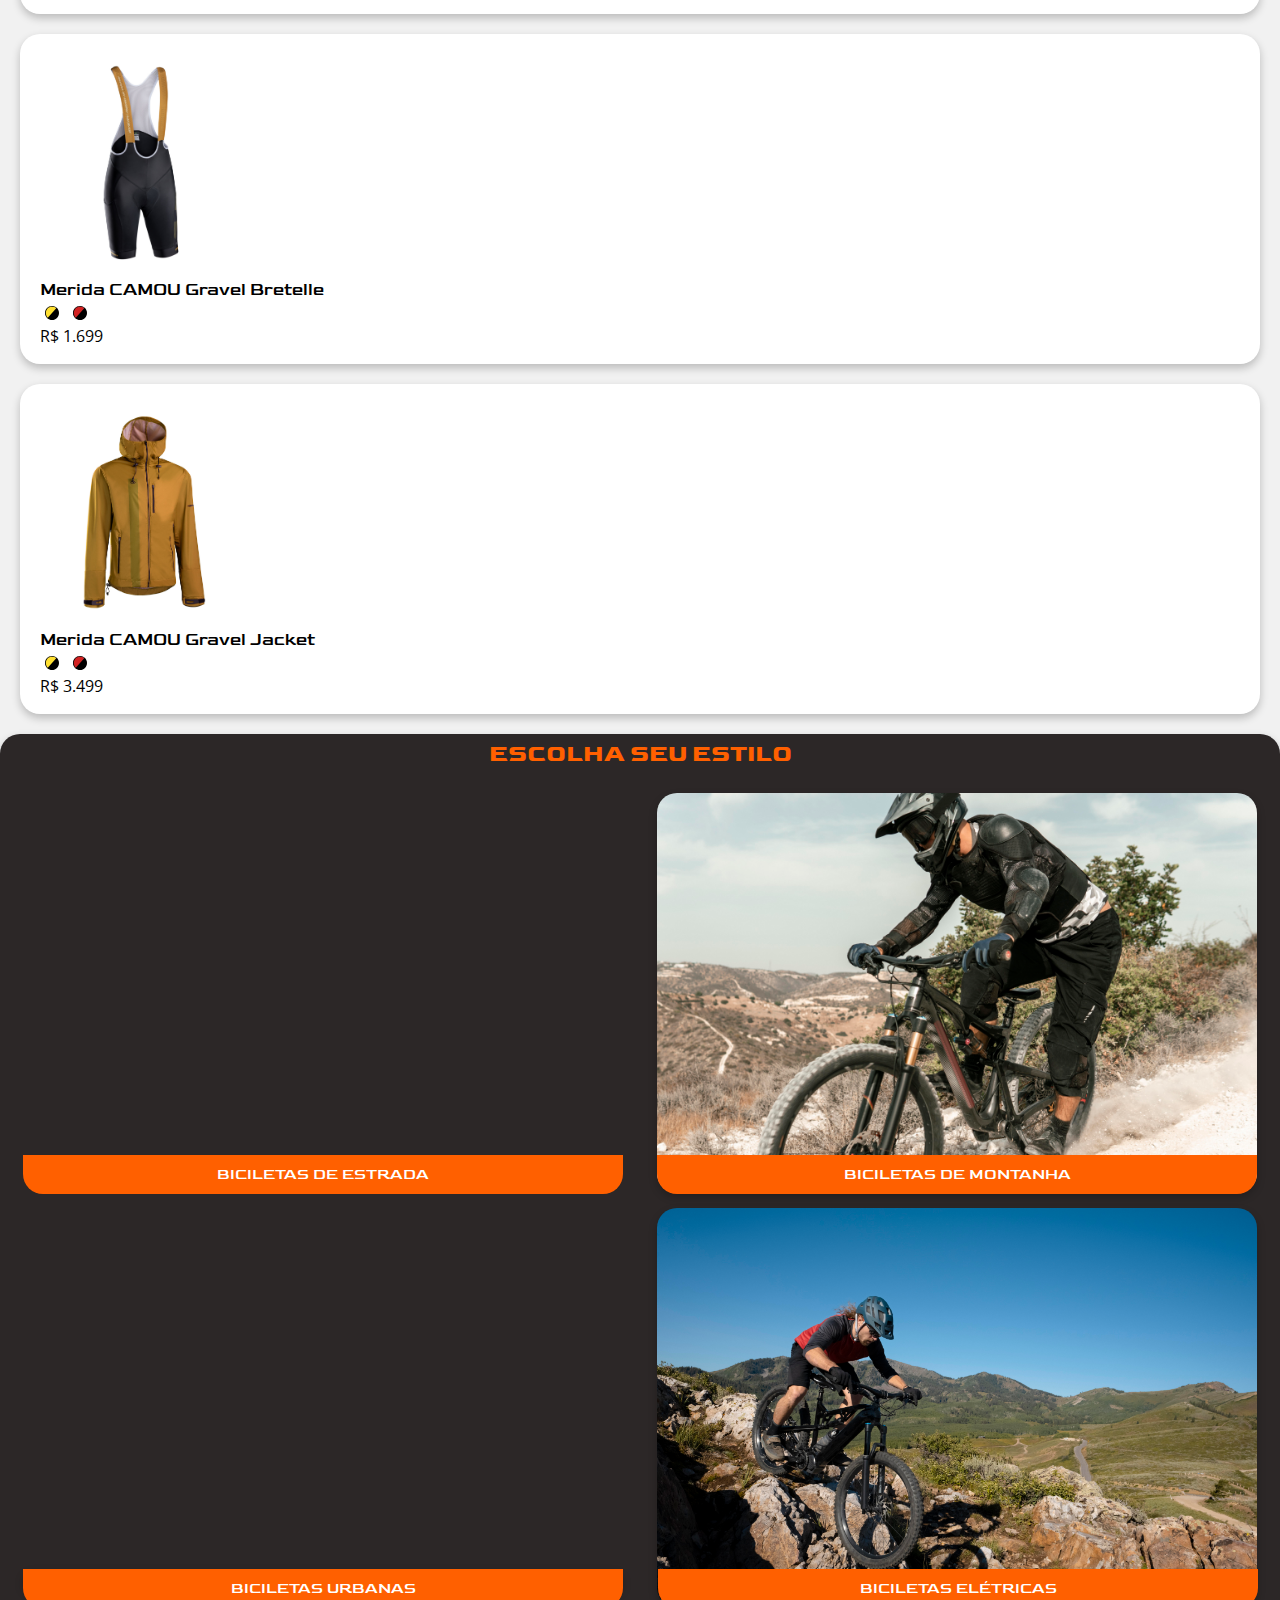
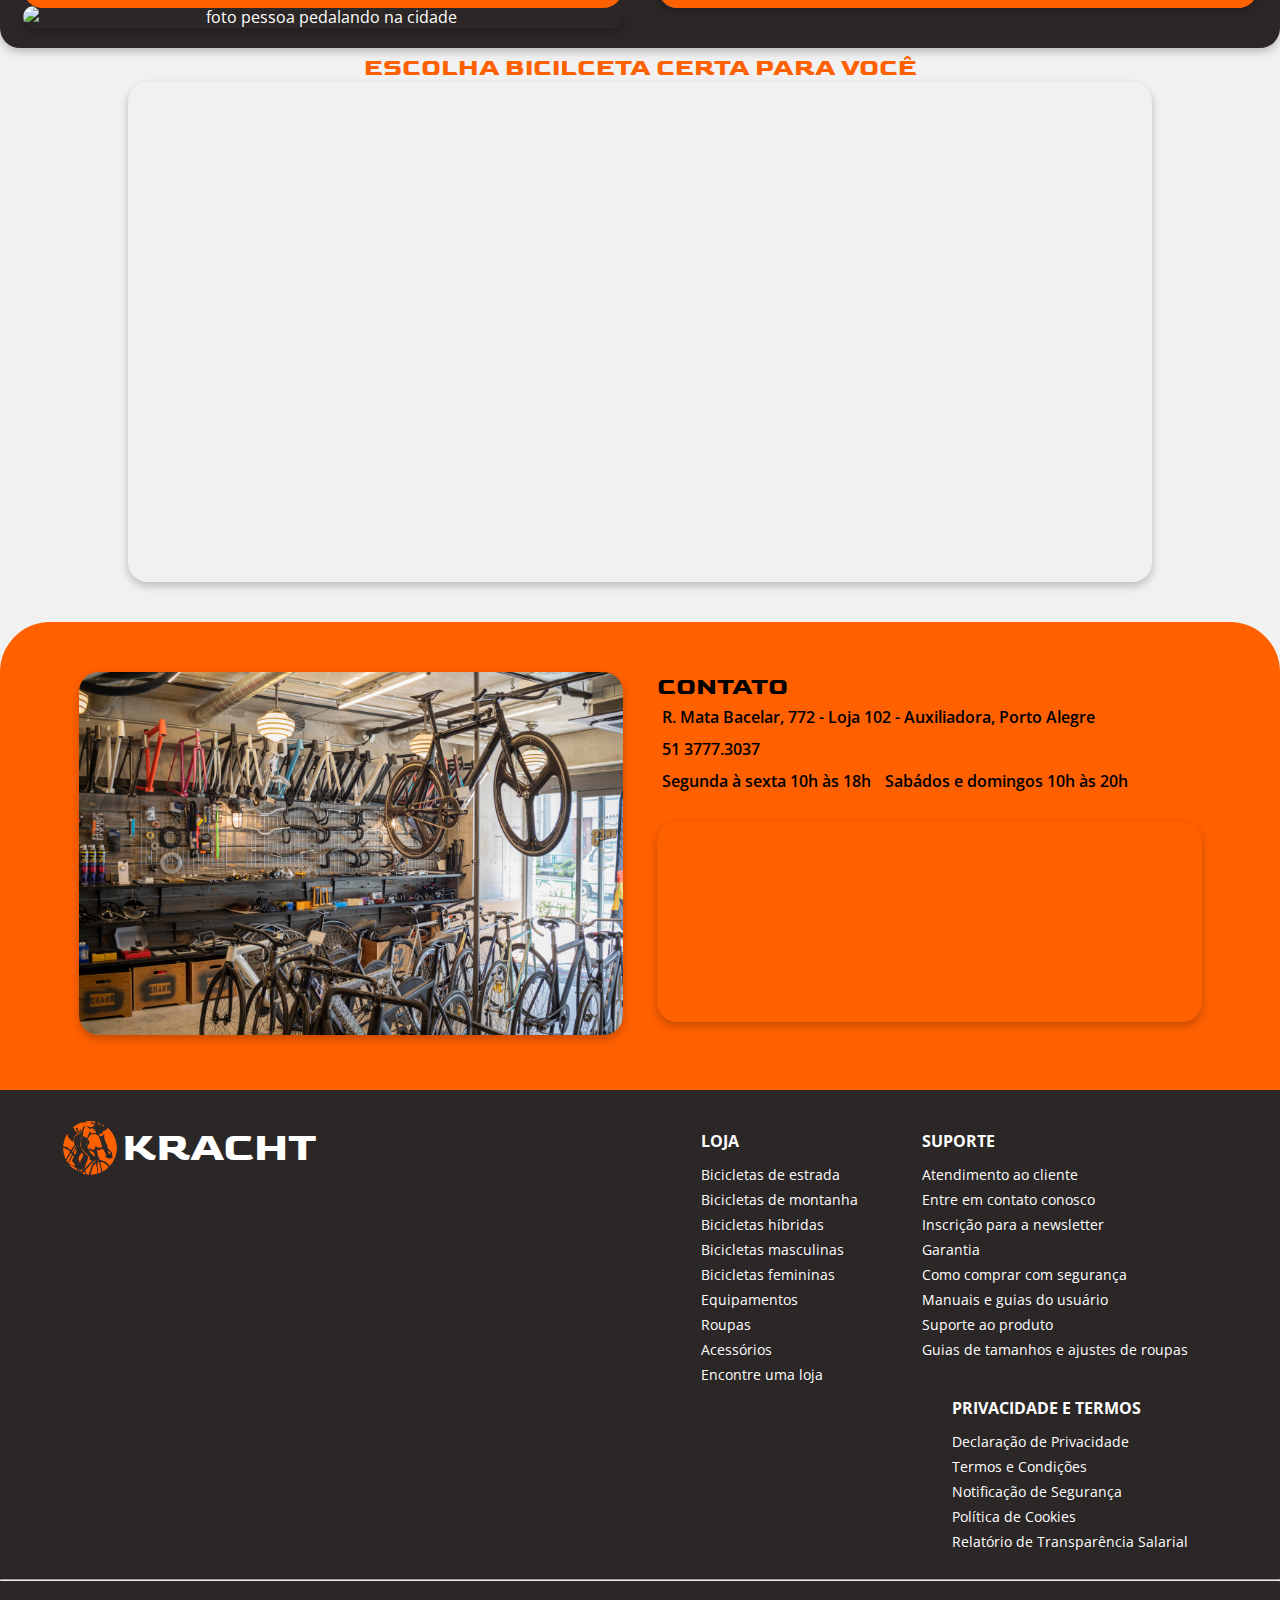
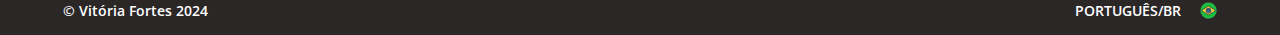
==== commit cbd6f6a5: "ajusta tags" ====
--- a/index.html
+++ b/index.html
@@ -129,7 +129,7 @@
                                 alt="icone circular metade verde, metade preto" class="icone-cor">
                             <img src="src/img/icone-cor-laranja-preto.svg"
                                 alt="icone circular metade laranja, metade preto" class="icone-cor">
-                            <p>R$ 59.000</p>
+                            <span>R$ 59.000</span>
                         </span>
                     </figure>
                 </a>
@@ -143,7 +143,7 @@
                                 alt="icone circular metade amarela, metade preto" class="icone-cor">
                             <img src="src/img/icone-cor-azul-claro-preto.svg"
                                 alt="icone circular metade azul, metade preto" class="icone-cor">
-                            <p>R$ 6.300</p>
+                            <span>R$ 6.300</span>
                         </span>
                     </figure>
                 </a>
@@ -157,7 +157,7 @@
                                 class="icone-cor">
                             <img src="src/img/icone-cor-roxo-preto.svg" alt="icone circular metade roxo, metade preto"
                                 class="icone-cor">
-                            <p>R$ 15.999</p>
+                            <span>R$ 15.999</span>
                         </span>
                     </figure>
                 </a>
@@ -171,7 +171,7 @@
                                 alt="icone circular metade marrom, metade preto" class="icone-cor">
                             <img src="src/img/icone-cor-vermelho-preto.svg"
                                 alt="icone circular metade vermelha, metade preto" class="icone-cor">
-                            <p>R$ 13.000</p>
+                            <span>R$ 13.000</span>
                         </span>
                     </figure>
                 </a>
@@ -183,7 +183,7 @@
                         <span class="secao-valor">
                             <img src="src/img/icone-cor-azul-pretoleo-preto.svg"
                                 alt="icone circular metade azul, metade preto" class="icone-cor">
-                            <p>R$ 4.500</p>
+                            <span>R$ 4.500</span>
                         </span>
                     </figure>
                 </a>
@@ -195,7 +195,7 @@
                         <span class="secao-valor">
                             <img src="src/img/icone-cor-vermelho-preto.svg"
                                 alt="icone circular metade vermelha, metade preto" class="icone-cor">
-                            <p>R$ 3.699</p>
+                            <span>R$ 3.699</span>
                         </span>
                     </figure>
                 </a>
@@ -214,7 +214,7 @@
                                 class="icone-cor">
                             <img src="src/img/icone-cor-laranja-preto.svg"
                                 alt="icone circular metade laranja, metade preto" class="icone-cor">
-                            <p>R$ 350</p>
+                            <span>R$ 350</span>
                         </span>
                     </figure>
                 </a>
@@ -227,7 +227,7 @@
                         <span class="secao-valor">
                             <img src="src/img/icone-cor-vermelho-preto.svg"
                                 alt="icone circular metade vermelho, metade preto" class="icone-cor">
-                            <p>R$ 450</p>
+                            <span>R$ 450</span>
                         </span>
                     </figure>
                 </a>
@@ -242,7 +242,7 @@
                                 alt="icone circular metade azul, metade preto" class="icone-cor">
                             <img src="src/img/icone-cor-amarelo-preto.svg"
                                 alt="icone circular metade roxo, metade preto" class="icone-cor">
-                            <p>R$ 259</p>
+                            <span>R$ 259</span>
                         </span>
                     </figure>
                 </a>
@@ -257,7 +257,7 @@
                                 alt="icone circular metade marrom, metade preto" class="icone-cor">
                             <img src="src/img/icone-cor-azul-preto.svg"
                                 alt="icone circular metade vermelha, metade preto" class="icone-cor">
-                            <p>R$ 1250</p>
+                            <span>R$ 1250</span>
                         </span>
                     </figure>
                 </a>
@@ -268,7 +268,7 @@
                         <h3>Merida COMP Shoe MTB</h3>
                         <span class="secao-valor">
                             <img src="src/img/icone-cor-preto.svg" alt="icone circular preto" class="icone-cor">
-                            <p>R$ 500</p>
+                            <span>R$ 500</span>
                         </span>
                     </figure>
                 </a>
@@ -279,7 +279,7 @@
                         <h3>Merida TRAVEL Forkbag </h3>
                         <span class="secao-valor">
                             <img src="src/img/icone-cor-preto.svg" alt="icone circular preto" class="icone-cor">
-                            <p>R$ 850</p>
+                            <span>R$ 850</span>
                         </span>
                     </figure>
                 </a>
@@ -293,7 +293,7 @@
                                 alt="icone circular metade amarelaa, metade preto" class="icone-cor">
                             <img src="src/img/icone-cor-vermelho-preto.svg"
                                 alt="icone circular metade vermelha, metade preto" class="icone-cor">
-                            <p>R$ 1.699</p>
+                            <span>R$ 1.699</span>
                         </span>
                     </figure>
                 </a>
@@ -308,7 +308,7 @@
                                 alt="icone circular metade amarelaa, metade preto" class="icone-cor">
                             <img src="src/img/icone-cor-vermelho-preto.svg"
                                 alt="icone circular metade vermelha, metade preto" class="icone-cor">
-                            <p>R$ 3.499</p>
+                            <span>R$ 3.499</span>
                         </span>
                     </figure>
                 </a>
